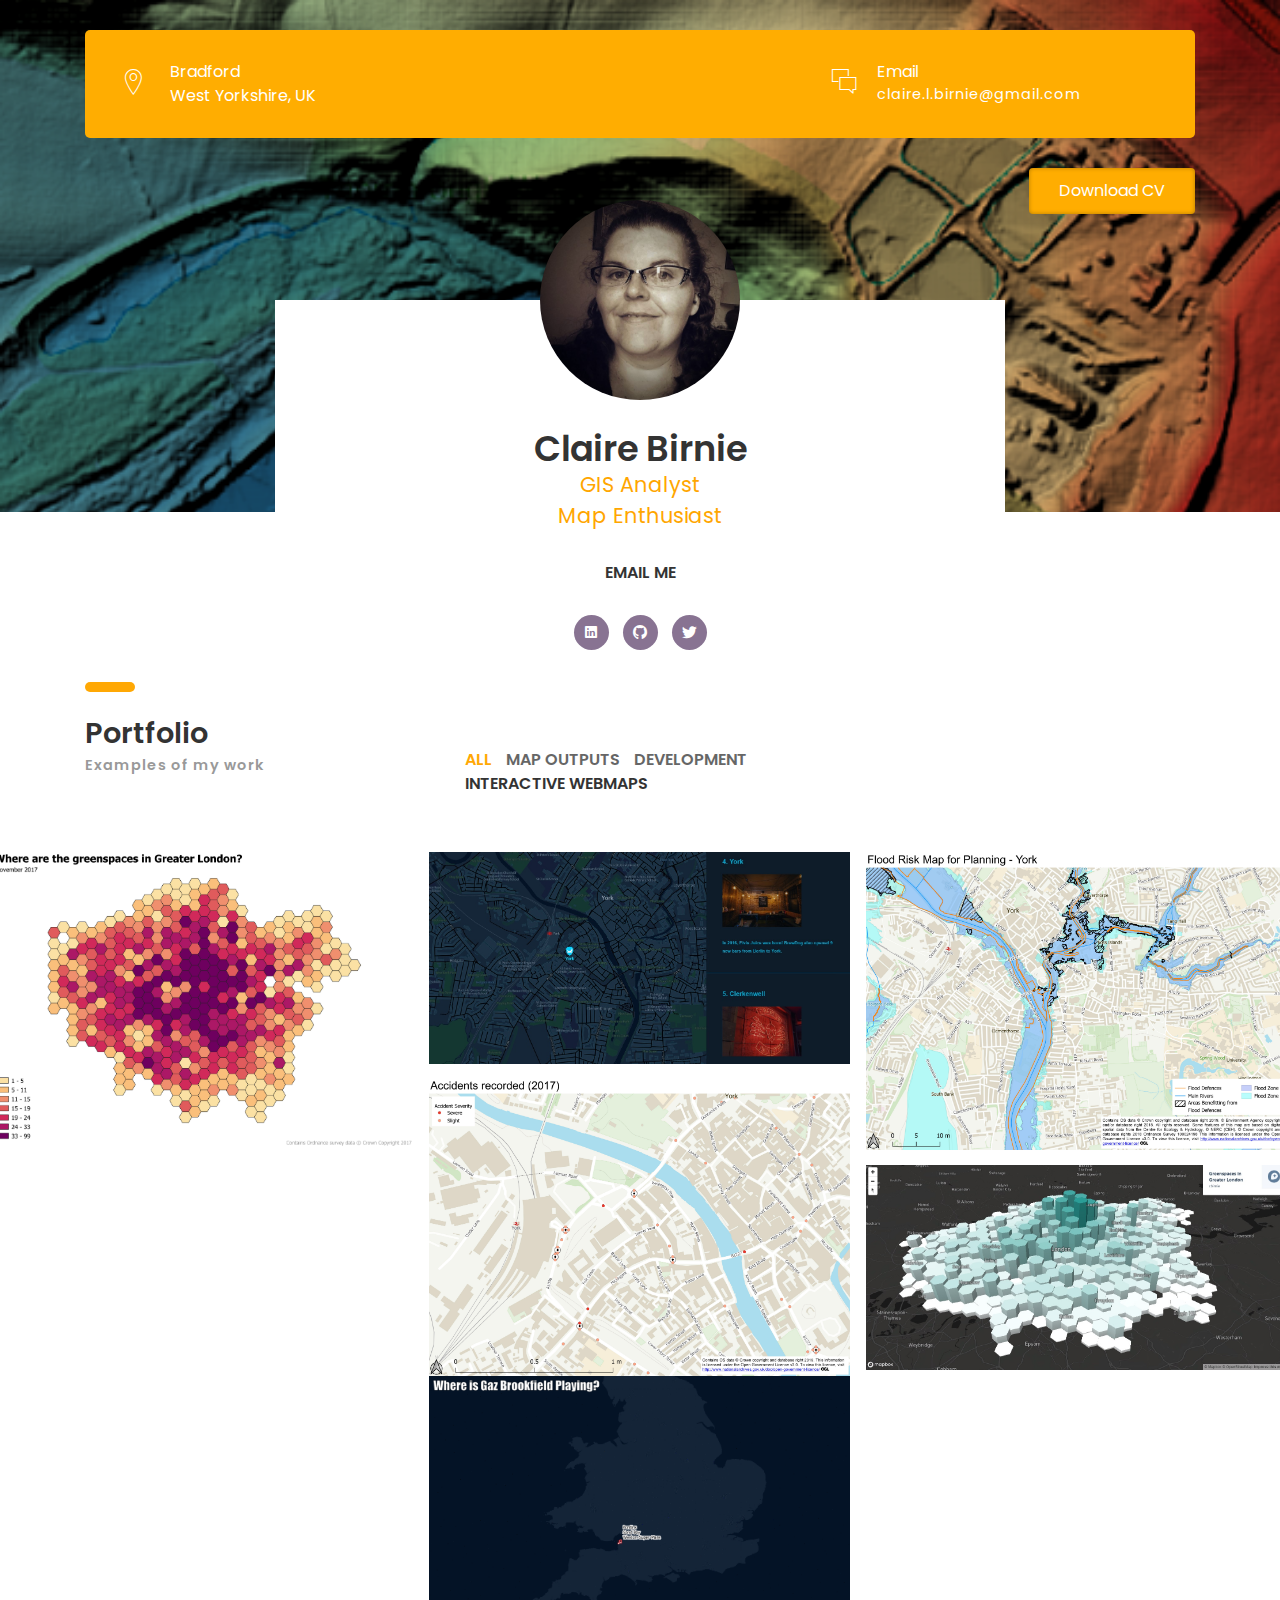
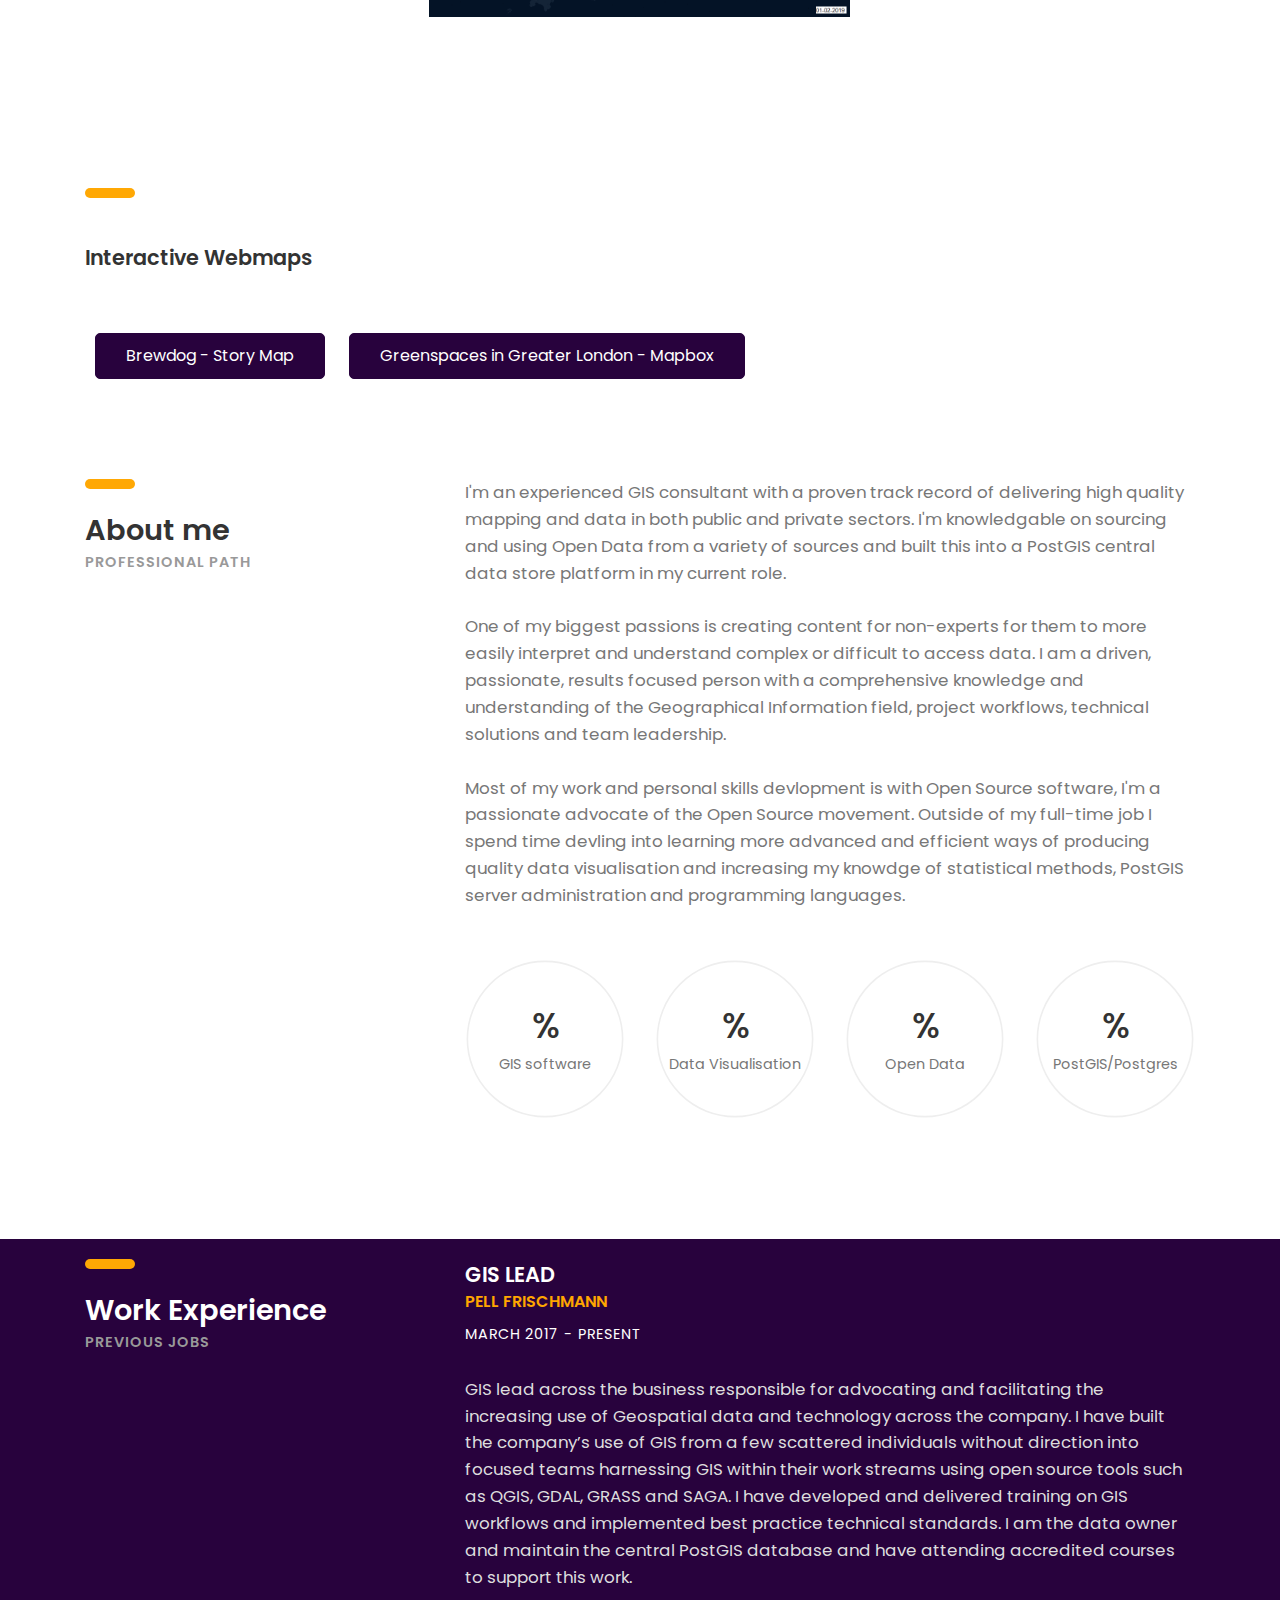
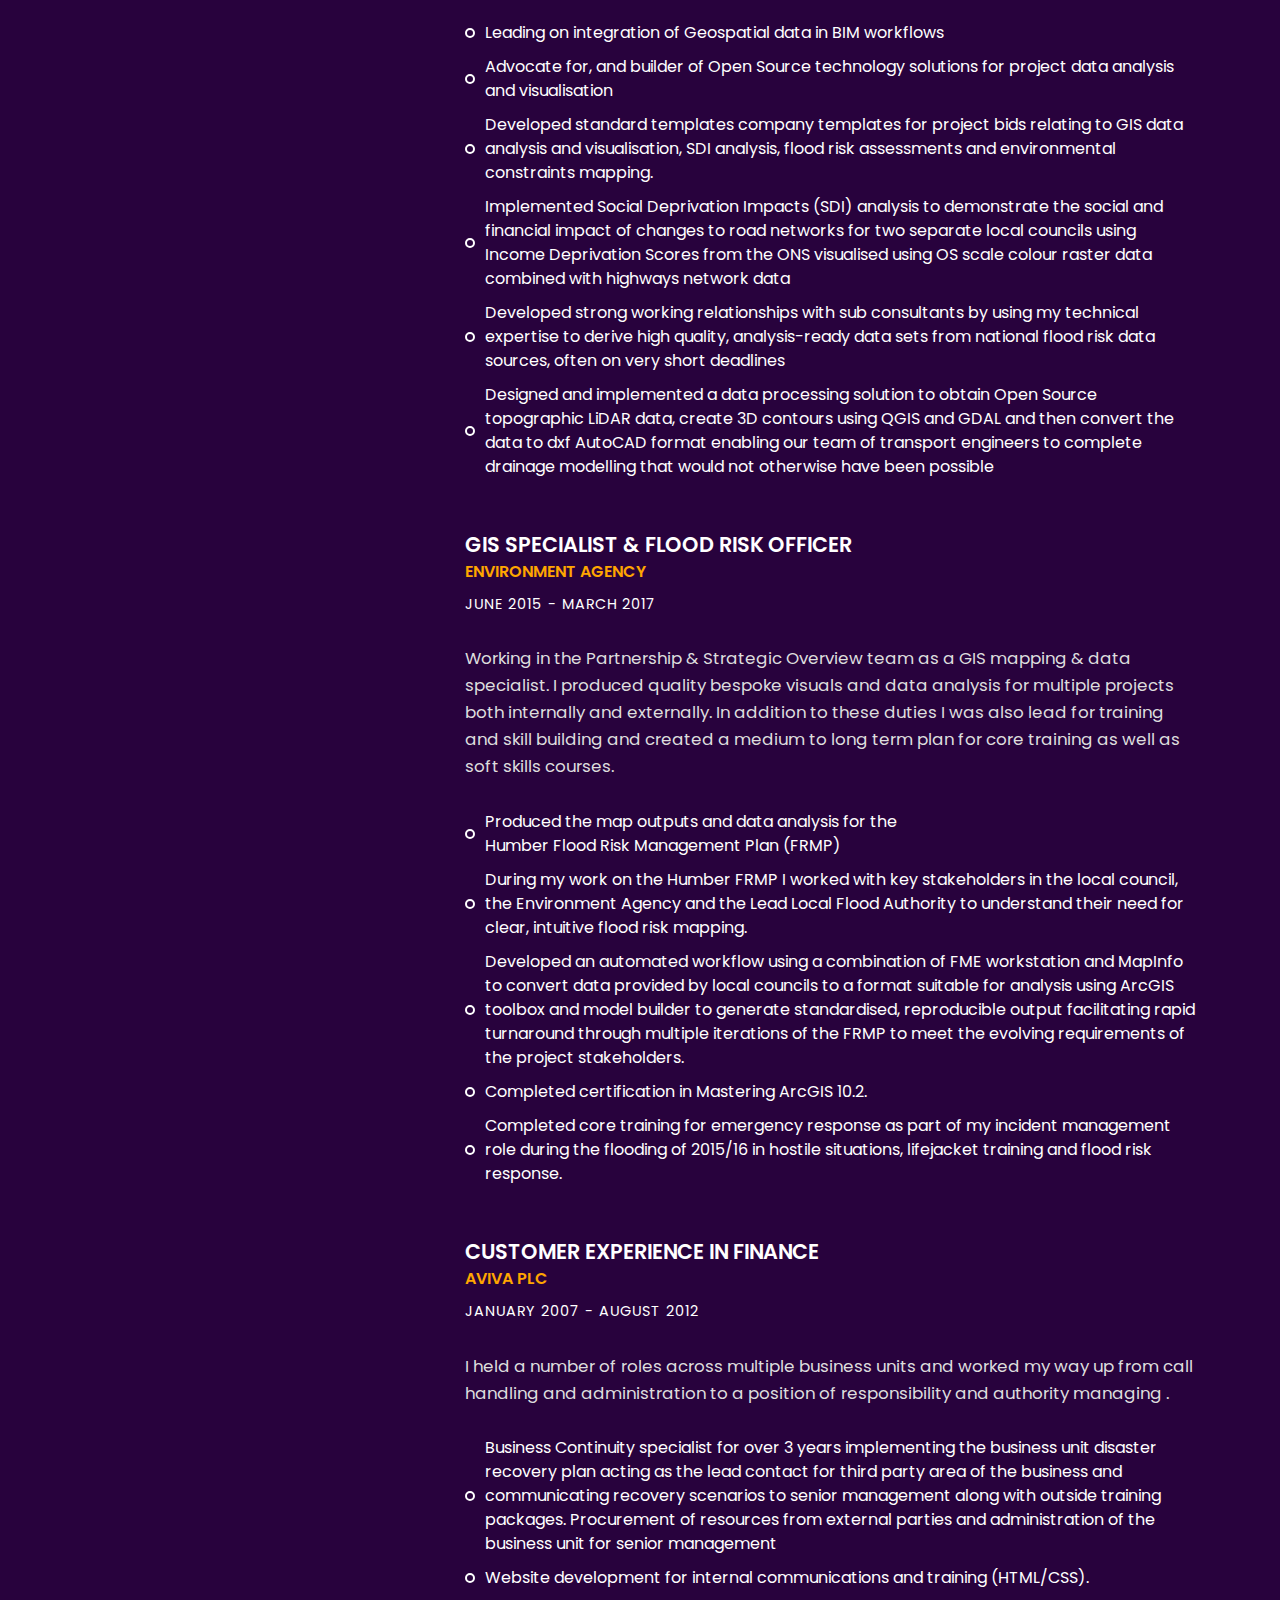
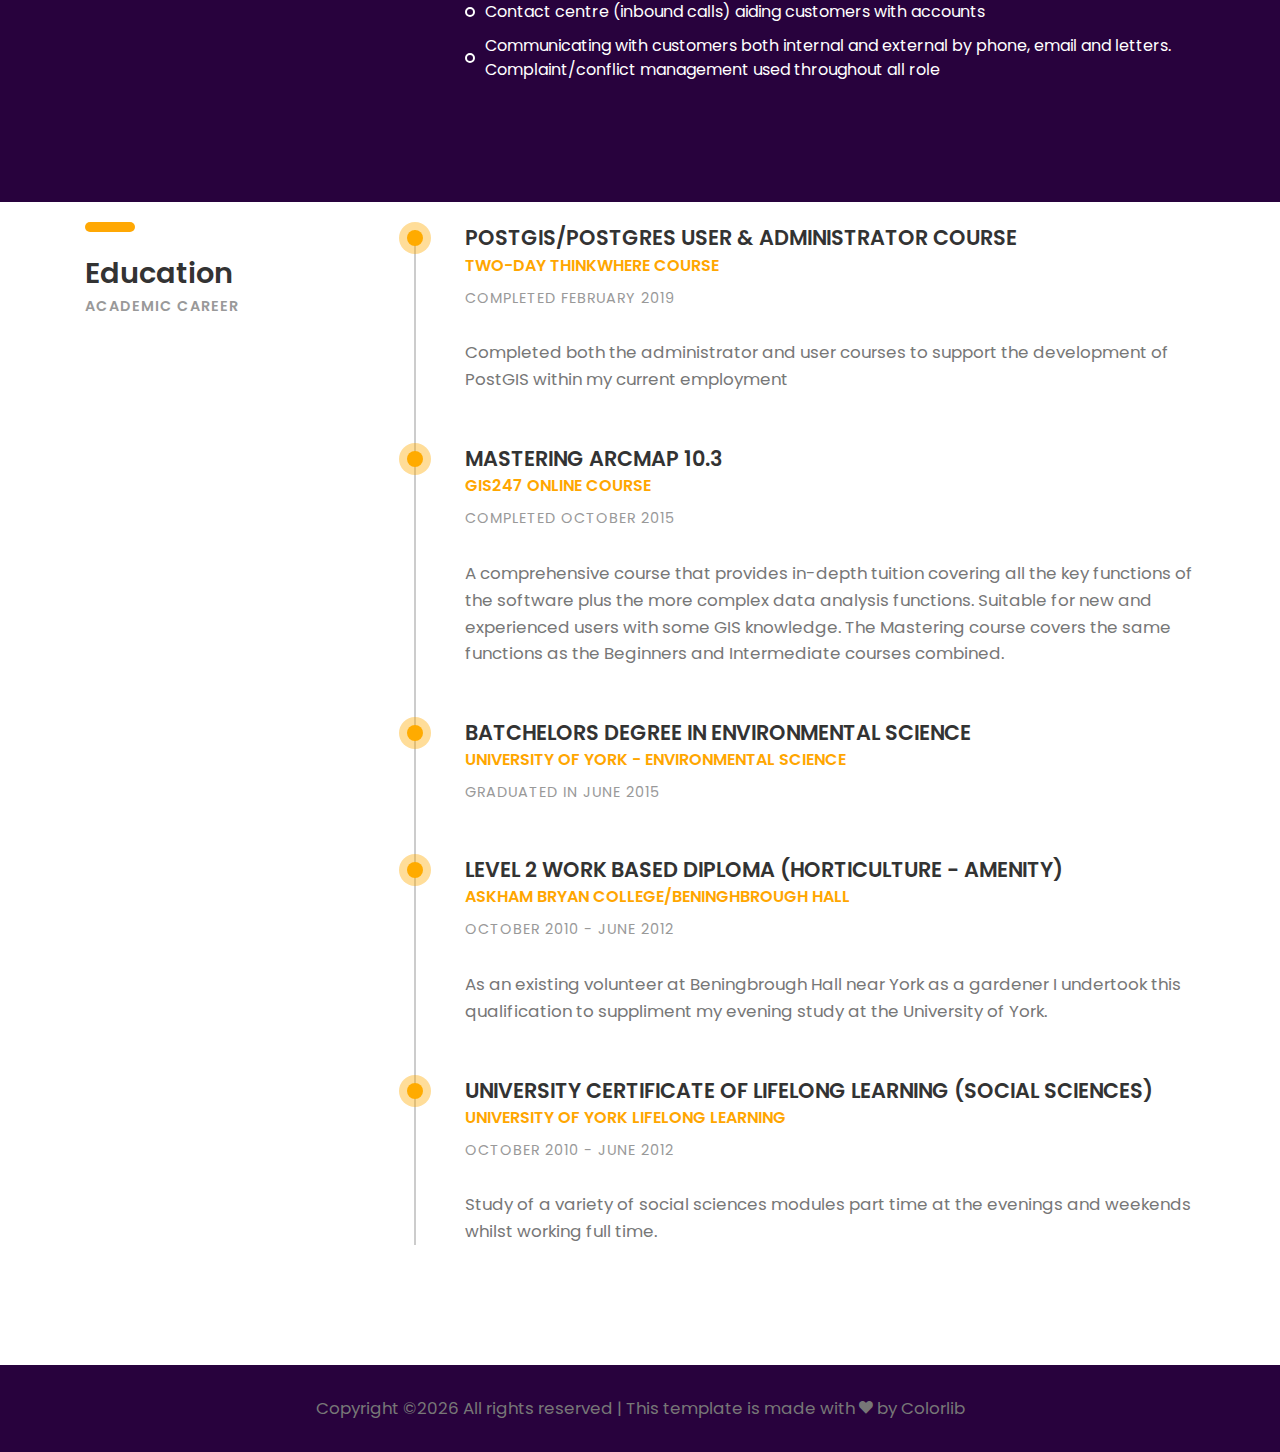
==== index.html @ 40e5a767 "Add files via upload" ====
<!DOCTYPE HTML>
<html lang="en">
<head>
	<title>Claire Birnie GIS</title>
	<meta http-equiv="X-UA-Compatible" content="IE=edge">
    <meta name="viewport" content="width=device-width, initial-scale=1">
	<meta charset="UTF-8">
	
	
	<!-- Font -->
	
	<link href="https://fonts.googleapis.com/css?family=Poppins:400,500,600,700%7CAllura" rel="stylesheet">
	
	<!-- Stylesheets -->
	
	<link href="common-css/bootstrap.css" rel="stylesheet">
	
	<link href="common-css/ionicons.css" rel="stylesheet">
	
	<link href="common-css/fluidbox.min.css" rel="stylesheet">
	
	<link href="01-cv-portfolio/css/styles.css" rel="stylesheet">
	
	<link href="01-cv-portfolio/css/responsive.css" rel="stylesheet">
	
	<link href="04-elements/css/styles.css" rel="stylesheet">
	
	<link href="04-elements/css/responsive.css" rel="stylesheet">
	
</head>
<body>
	
	<header>
		<div class="container">
			<div class="heading-wrapper">
				<div class="row">
					<div class="col-sm-6 col-md-6 col-lg-4">
						<div class="info">
							<i class="icon ion-ios-location-outline"></i>
							<div class="right-area">
								<h5>Bradford</h5>
								<h5>West Yorkshire, UK </h5>
							</div><!-- right-area -->
						</div><!-- info -->
					</div><!-- col-sm-4 -->
					
					<div class="col-sm-6 col-md-6 col-lg-4">
						<div class="info">
							<!-- <i class="icon ion-ios-telephone-outline"></i>
							<div class="right-area">
								<h5>Contact:</h5>
								<h6>07950 984779</h6>
							</div> --><!-- right-area -->
						</div><!-- info -->
					</div><!-- col-sm-4 -->
					
					<div class="col-sm-6 col-md-6 col-lg-4">
						<div class="info">
							<i class="icon ion-ios-chatboxes-outline"></i>
							<div class="right-area">
								<h5>Email</h5>
								<h6>claire.l.birnie@gmail.com</h6>
							</div><!-- right-area -->
						</div><!-- info -->
					</div><!-- col-sm-4 -->
				</div><!-- row -->
			</div><!-- heading-wrapper -->
			
			<a class="downlad-btn" href="documents\Feb2019.pdf" target=”_blank" >Download CV</a>
		</div><!-- container -->
	</header>
	
	<section class="intro-section">
		<div class="container">
			<div class="row">
				<div class="col-md-1 col-lg-2"></div>
				<div class="col-md-10 col-lg-8">
					<div class="intro">
						<div class="profile-img"><img src="images/Claire.jpg" alt=""></div>
						<h2><b>Claire Birnie</b></h2>
						<h4 class="font-yellow">GIS Analyst<br>Map Enthusiast<br></h4>
						<ul class="information margin-tb-30">
							<!-- <li><b>BORN : </b>August 25, 1987</li> -->
							<li><b><a href="mailto:claire.l.birnie@gmail.com?subject=Mail from Claire Birnie GIS">EMAIL ME</a></b></li>
							<!-- <li><b>MARITAL STATUS : </b>Married</li> -->
						</ul>
						<ul class="social-icons">
							<!-- <li><a href="#"><i class="ion-social-pinterest"></i></a></li> -->
							<li><a href="https://www.linkedin.com/in/clairelouisebirnie" target=”_blank"><i class="ion-social-linkedin"></i></a></li>
							<li><a href="https://github.com/clairebirnie" target=”_blank"><i class="ion-social-github"></i></a></li>
							<!-- <li><a href="#"><i class="ion-social-facebook"></i></a></li> -->
							<li><a href="https://twitter.com/seelenn" target=”_blank"><i class="ion-social-twitter"></i></a></li>
						</ul>
					</div><!-- intro -->
				</div><!-- col-sm-8 -->
			</div><!-- row -->
		</div><!-- container -->
	</section><!-- intro-section -->
	
	<section class="portfolio-section section">
		<div class="container">
			<div class="row">
				<div class="col-sm-4">
					<div class="heading">
						<h3><b>Portfolio</b></h3>
						<h6 class="font-lite-black"><b>Examples of my work</b></h6>
					</div>
				</div><!-- col-sm-4 -->
				<div class="col-sm-8">
					<div class="portfolioFilter clearfix margin-b-80">
						<a href="#" data-filter="*" class="current"><b>ALL</b></a>
						<a href="#" data-filter=".web-design"><b>MAP OUTPUTS</b></a>
						<a href="#" data-filter=".branding"><b>DEVELOPMENT</b></a>
					
					</div><!-- portfolioFilter -->
					<a href="#chapter4"><b>INTERACTIVE WEBMAPS</b></a>	
				</div><!-- col-sm-8 -->
			</div><!-- row -->
		</div><!-- container -->
		
		<div class="portfolioContainer">
			
			<div class="p-item web-design">
				<a href="images/Greenspace_GreaterLondon.jpg" data-fluidbox>
					<img src="images/Greenspace_GreaterLondon.jpg" alt="Greenspaces in Greater London"></a>
			</div><!-- p-item -->
			
			<div class="p-item branding graphic-design">
				<a href="images/BrewDogMapBox.jpg" data-fluidbox>
					<img src="images/BrewDogMapBox.jpg" alt="Map of York Brewdog locations"></a>
			</div><!-- p-item -->
			
			<div class="p-item web-design">
				<a href="images/FRA.jpg" data-fluidbox>
					<img src="images/FRA.jpg" alt="Flood Risk Map for Planning - York"></a>
			</div><!-- p-item -->
			
			<div class="p-item web-design">
				<a class="img" href="images/stats19.jpg" data-fluidbox>
					<img src="images/stats19.jpg" alt=""></a>
				<a class="img" href="images/ezgif.com-gaz_tour_dates.gif" data-fluidbox>
					<img src="images/ezgif.com-gaz_tour_dates.gif" alt=""></a>
			</div><!-- p-item -->
			
			<div class="p-item branding graphic-design">
				<a href="images/GreenspaceLondon.jpg" data-fluidbox>
					<img src="images/GreenspaceLondon.jpg" alt=""></a>
			</div><!-- p-item -->
			
		
			<div class="p-item web-design branding">
				<a href="images/UK_Waterlines_zoom.jpg" data-fluidbox>
					<img src="images/UK_Waterlines.jpg" alt=""></a>
			</div><!-- p-item -->


		
		</div><!-- portfolioContainer -->
		
	</section><!-- portfolio-section -->
	
	<section class="btn-section section">
		<div class="container">
		
			<div class="row">
				<div class="col-sm-12">
					<div class="heading">
					<a name="chapter4"></a>
						<h4><b>Interactive Webmaps</b></h4>
					</div>
				</div><!-- col-sm-4 -->
			</div><!-- row -->
		
			<a class="btn btn-bg-purple" href="https://clairebirnie.github.io/brewdog-map/" target="_blank">Brewdog - Story Map</a>
			<a class="btn btn-bg-purple" href="https://api.mapbox.com/styles/v1/cbirnie/cjssxrso03rad1fnvvpgqqbk7.html?fresh=true&title=true&access_token=pk.eyJ1IjoiY2Jpcm5pZSIsImEiOiJjanNzdmF3dHMxamRiNDRvMDB6OW13NnhtIn0.qFzh_sERe67wh00OWt1_UA#10.2/51.454727/-0.094118/22"target="_blank">Greenspaces in Greater London - Mapbox</a>
<!-- 			<a class="btn btn-bg-purple" href="#">Download CV</a>
			<a class="btn btn-bg-purple" href="#">Download CV</a> -->
		</div><!-- container -->
	</section><!-- btn-section -->
	
	<section class="about-section section">
		<div class="container">
			<div class="row">
				<div class="col-sm-4">
					<div class="heading">
						<h3><b>About me</b></h3>
						<h6 class="font-lite-black"><b>PROFESSIONAL PATH</b></h6>
					</div>
				</div><!-- col-sm-4 -->
				<div class="col-sm-8">
					<p class="margin-b-50">I'm an experienced GIS consultant with a proven track record of delivering 
					high quality mapping and data in both public and private sectors. I'm knowledgable on sourcing and using Open Data from a variety of sources
					and built this into a PostGIS central data store platform in my current role. <br><br>One of my biggest passions is creating content
					for non-experts for them to more easily interpret and understand complex or difficult to access data. I am a driven, passionate, results focused person 
					with a comprehensive knowledge and understanding of the Geographical Information field, project workflows,
					technical solutions and team leadership. <br><br>Most of my work and personal skills devlopment is with Open Source software, I'm a passionate advocate of the 
					Open Source movement. Outside of my full-time job I spend time devling into learning more advanced and efficient ways of 
					producing quality data visualisation and increasing my knowdge of statistical methods, PostGIS server administration and programming languages.</p>
<p></p>
					<div class="row">
						<div class="col-sm-6 col-md-6 col-lg-3">
							<div class="radial-prog-area margin-b-30">
								<div class="radial-progress" data-prog-percent=".80">
									<div></div>
									<h6 class="progress-title">GIS software</h6>
								</div>
							</div><!-- radial-prog-area-->
						</div><!-- col-sm-6-->
					
						<div class="col-sm-6 col-md-6 col-lg-3">
							<div class="radial-prog-area margin-b-30">
								<div class="radial-progress" data-prog-percent=".85">
									<div></div>
									<h6 class="progress-title">Data Visualisation</h6>
								</div>
							</div><!-- radial-prog-area-->
						</div><!-- col-sm-6-->
						
						<div class="col-sm-6 col-md-6 col-lg-3">
							<div class="radial-prog-area margin-b-30">
								<div class="radial-progress" data-prog-percent=".75">
									<div></div>
									<h6 class="progress-title">Open Data</h6>
								</div>
							</div><!-- radial-prog-area-->
						</div><!-- col-sm-6-->
						
						<div class="col-sm-6 col-md-6 col-lg-3">
							<div class="radial-prog-area margin-b-50">
								<div class="radial-progress" data-prog-percent=".35">
									<div></div>
									<h6 class="progress-title">PostGIS/Postgres</h6>
								</div>
							</div><!-- radial-prog-area-->
						</div><!-- col-sm-6-->
					
					</div><!-- row -->
				</div><!-- col-sm-8 -->
			</div><!-- row -->
		</div><!-- container -->
	</section><!-- about-section -->
	
	<section class="experience-section section">
		<div class="container">
			<div class="row">
				<div class="col-sm-4">
					<div class="heading">
						<h3><b>Work Experience</b></h3>
						<h6 class="font-lite-black"><b>PREVIOUS JOBS</b></h6>
					</div>
				</div><!-- col-sm-4 -->
				<div class="col-sm-8">
				
					<div class="experience margin-b-50">
						<h4><b>GIS LEAD</b></h4>
						<h5 class="font-yellow"><b>PELL FRISCHMANN</b></h5>
						<h6 class="margin-t-10">MARCH 2017 - PRESENT</h6>
						<p class="font-semi-white margin-tb-30">GIS lead across the business responsible for advocating 
						and facilitating the increasing use of Geospatial data and technology across the company.  
						I have built the company’s use of GIS from a few scattered individuals without direction into focused teams 
						harnessing GIS within their work streams using open source tools such as QGIS, GDAL, GRASS and SAGA. I have developed
						and delivered training on GIS workflows and implemented best practice technical standards. I am the data owner
						and maintain the central PostGIS database and have attending accredited courses to support this work.</p>
						<ul class="list margin-b-30">
							<li>Leading on integration of Geospatial data in BIM workflows</li>
							<li>Advocate for, and builder of Open Source technology solutions for project data analysis and visualisation</li>
							<li>Developed standard templates company templates for project bids relating to GIS data analysis and visualisation, SDI analysis, flood risk assessments and environmental constraints mapping.</li>
							<li>Implemented Social Deprivation Impacts (SDI) analysis to demonstrate the social and financial impact of changes to road networks for two separate local councils using Income Deprivation Scores from the ONS visualised using OS scale colour raster data combined with highways network data</li>
							<li>Developed strong working relationships with sub consultants by using my technical expertise to derive high quality, analysis-ready data sets from national flood risk data sources, often on very short deadlines</li>
							<li>Designed and implemented a data processing solution to obtain Open Source topographic LiDAR data, create 3D contours using QGIS and GDAL and then convert the data to dxf AutoCAD format enabling our team of transport engineers to complete drainage modelling that would not otherwise have been possible</li>
							
							<!--<li>XXXXX</li>
							<li>XXXXX</li>
							<li>XXXXX</li>
							<li>XXXXX</li> -->
						</ul>
					</div><!-- experience -->
					
					<div class="experience margin-b-50">
						<h4><b>GIS SPECIALIST & FLOOD RISK OFFICER</b></h4>
						<h5 class="font-yellow"><b>ENVIRONMENT AGENCY</b></h5>
						<h6 class="margin-t-10">JUNE 2015 - MARCH 2017</h6>
						<p class="font-semi-white margin-tb-30">Working in the Partnership & Strategic Overview team as a GIS mapping & data specialist. I produced quality bespoke visuals and data analysis for multiple projects both internally and externally. In addition to these duties I was also lead for training and skill building and created a medium to long term plan for core training as well as soft skills courses.</p>
						<ul class="list margin-b-30">
							<li>Produced the map outputs and data analysis for the <a href="https://www.gov.uk/government/publications/humber-river-basin-district-flood-risk-management-plan">Humber Flood Risk Management Plan (FRMP)</a></li>
							<li>During my work on the Humber FRMP I worked with key stakeholders in the local council, the Environment Agency and the Lead Local Flood Authority to understand their need for clear, intuitive flood risk mapping.</li>
							<li>Developed an automated workflow using a combination of FME workstation and MapInfo to convert data provided by local councils to a format suitable for analysis using ArcGIS toolbox and model builder to generate standardised, reproducible output facilitating rapid turnaround through multiple iterations of the FRMP to meet the evolving requirements of the project stakeholders.</li>
							<li>Completed certification in Mastering ArcGIS 10.2.</li>
							<li>Completed core training for emergency response as part of my incident management role during the flooding of 2015/16 in hostile situations, lifejacket training and flood risk response.</li>
						</ul>
					</div><!-- experience -->
					<div class="experience margin-b-50">
						<h4><b>CUSTOMER EXPERIENCE IN FINANCE</b></h4>
						<h5 class="font-yellow"><b>AVIVA PLC</b></h5>
						<h6 class="margin-t-10">JANUARY 2007 - AUGUST 2012</h6>
						<p class="font-semi-white margin-tb-30">I held a number of roles across multiple business units and worked my way up from call handling and administration to a position of responsibility and authority managing .</p>
						<ul class="list margin-b-30">
							<li>Business Continuity specialist for over 3 years implementing the business unit disaster recovery plan acting as the lead contact for third party area of the business and communicating recovery scenarios to senior management along with outside training packages. Procurement of resources from external parties and administration of the business unit for senior management</li>
							<li>Website development for internal communications and training (HTML/CSS).</li>
							<li>Contact centre (inbound calls) aiding customers with accounts</li>
							<li>Communicating with customers both internal and external by phone, email and letters. Complaint/conflict management used throughout all role</li>
						</ul>
					</div><!-- experience -->
					
				</div><!-- col-sm-8 -->
			</div><!-- row -->
		</div><!-- container -->
		
	</section><!-- experience-section -->
	
	<section class="education-section section">
		<div class="container">
			<div class="row">
				<div class="col-sm-4">
					<div class="heading">
						<h3><b>Education</b></h3>
						<h6 class="font-lite-black"><b>ACADEMIC CAREER</b></h6>
					</div>
				</div><!-- col-sm-4 -->
				<div class="col-sm-8">
					<div class="education-wrapper">
						<div class="education margin-b-50">
							<h4><b>POSTGIS/POSTGRES USER & ADMINISTRATOR COURSE</b></h4>
							<h5 class="font-yellow"><b>TWO-DAY THINKWHERE COURSE</b></h5>
							<h6 class="font-lite-black margin-t-10">COMPLETED FEBRUARY 2019</h6>
							<p class="margin-tb-30">Completed both the administrator and user courses to support the development of 
							PostGIS within my current employment</p>
						</div><!-- education -->
						<div class="education margin-b-50">
							<h4><b>MASTERING ARCMAP 10.3</b></h4>
							<h5 class="font-yellow"><b>GIS247 ONLINE COURSE</b></h5>
							<h6 class="font-lite-black margin-t-10">COMPLETED OCTOBER 2015</h6>
							<p class="margin-tb-30">A comprehensive course that provides in-depth tuition covering all the key functions of 
							the software plus the more complex data analysis functions. Suitable for new and experienced users with some GIS knowledge.
							The Mastering course covers the same functions as the Beginners and Intermediate courses combined.</p>
						</div><!-- education -->
						<div class="education margin-b-50">
							<h4><b>BATCHELORS DEGREE IN ENVIRONMENTAL SCIENCE</b></h4>
							<h5 class="font-yellow"><b>UNIVERSITY OF YORK - ENVIRONMENTAL SCIENCE</b></h5>
							<h6 class="font-lite-black margin-t-10">GRADUATED IN JUNE 2015</h6>
<!-- 							<p class="margin-tb-30">Duis non volutpat arcu, eu mollis tellus. Sed finibus aliquam neque sit amet sodales. 
							Lorem ipsum dolor sit amet, consectetur adipiscing elit. Nulla maximus pellentes que velit, 
							quis consequat nulla effi citur at. Maecenas sed massa tristique.Duis non volutpat arcu, 
							eu mollis tellus. Sed finibus aliquam neque sit amet sodales. </p> -->
						</div><!-- education -->
						<div class="education margin-b-50">
							<h4><b>LEVEL 2 WORK BASED DIPLOMA (HORTICULTURE - AMENITY)</b></h4>
							<h5 class="font-yellow"><b>ASKHAM BRYAN COLLEGE/BENINGHBROUGH HALL</b></h5>
							<h6 class="font-lite-black margin-t-10">OCTOBER 2010 - JUNE 2012</h6>
							<p class="margin-tb-30">As an existing volunteer at Beningbrough Hall near York as a gardener I undertook this qualification to suppliment my evening study at the University of York. </p>
						</div><!-- education -->						
						<div class="education margin-b-50">
							<h4><b>UNIVERSITY CERTIFICATE OF LIFELONG LEARNING (SOCIAL SCIENCES)</b></h4>
							<h5 class="font-yellow"><b>UNIVERSITY OF YORK LIFELONG LEARNING</b></h5>
							<h6 class="font-lite-black margin-t-10">OCTOBER 2010 - JUNE 2012</h6>
							<p class="margin-tb-30">Study of a variety of social sciences modules part time at the evenings and weekends whilst working full time.</p>
						</div><!-- education -->
						

						</div><!-- education -->
					</div><!-- education-wrapper -->
				</div><!-- col-sm-8 -->
			</div><!-- row -->
		</div><!-- container -->
		
	</section><!-- about-section -->
	
<!-- 	<section class="counter-section" id="counter">
		<div class="container">
			<div class="row">
			
				<div class="col-sm-6 col-md-6 col-lg-3">
					<div class="counter margin-b-30">
						<h1 class="title"><b><span class="counter-value" data-duration="400" data-count="3">0</span></b></h1>
						<h5 class="desc"><b>Coder Degrees</b></h5>
					</div><!-- counter -->
<!-- 				</div><!-- col-md-3-->
				
<!-- 				<div class="col-sm-6 col-md-6 col-lg-3">
					<div class="counter margin-b-30">
						<h1 class="title"><b><span class="counter-value" data-duration="1400" data-count="25">0</span></b></h1>
						<h5 class="desc"><b>Project Completed</b></h5>
					</div><!-- counter -->
<!-- 				</div><!-- col-md-3-->
				
<!-- 				<div class="col-sm-6 col-md-6 col-lg-3">
					<div class="counter margin-b-30">
						<h1 class="title"><b><span class="counter-value" data-duration="700" data-count="311">0</span></b></h1>
						<h5 class="desc"><b>Satisfied Clients</b></h5>
					</div><!-- counter -->
<!-- 				</div><!-- col-md-3-->
				
<!-- 				<div class="col-sm-6 col-md-6 col-lg-3">
					<div class="counter margin-b-30">
						<h1 class="title"><b><span class="counter-value" data-duration="2000" data-count="732">0</span></b></h1>
						<h5 class="desc"><b>Finished Projects</b></h5>
					</div><!-- margin-b-30 -->
<!-- 				</div><!-- col-md-3-->
				
			</div><!-- row-->
		</div><!-- container-->
    </section><!-- counter-section-->
	
	<footer>
		<p class="copyright">
			<!-- Link back to Colorlib can't be removed. Template is licensed under CC BY 3.0. -->
Copyright &copy;<script>document.write(new Date().getFullYear());</script> All rights reserved | This template is made with <i class="ion-heart" aria-hidden="true"></i> by <a href="https://colorlib.com" target="_blank">Colorlib</a>
<!-- Link back to Colorlib can't be removed. Template is licensed under CC BY 3.0. -->
		</p>


	</footer>
	
	
	<!-- SCIPTS -->
	
	<script src="common-js/jquery-3.2.1.min.js"></script>
	
	<script src="common-js/tether.min.js"></script>
	
	<script src="common-js/bootstrap.js"></script>
	
	<script src="common-js/isotope.pkgd.min.js"></script>
	
	<script src="common-js/jquery.waypoints.min.js"></script>
	
	<script src="common-js/progressbar.min.js"></script>
	
	<script src="common-js/jquery.fluidbox.min.js"></script>
	
	<script src="common-js/scripts.js"></script>
	
</body>
</html>
---- common-css/fluidbox.min.css ----
@-webkit-keyframes a{0%{-webkit-transform:translate(-50%,-50%) rotateX(0) rotateY(0);transform:translate(-50%,-50%) rotateX(0) rotateY(0)}50%{-webkit-transform:translate(-50%,-50%) rotateX(-180deg) rotateY(0);transform:translate(-50%,-50%) rotateX(-180deg) rotateY(0)}to{-webkit-transform:translate(-50%,-50%) rotateX(-180deg) rotateY(-180deg);transform:translate(-50%,-50%) rotateX(-180deg) rotateY(-180deg)}}@keyframes a{0%{-webkit-transform:translate(-50%,-50%) rotateX(0) rotateY(0);transform:translate(-50%,-50%) rotateX(0) rotateY(0)}50%{-webkit-transform:translate(-50%,-50%) rotateX(-180deg) rotateY(0);transform:translate(-50%,-50%) rotateX(-180deg) rotateY(0)}to{-webkit-transform:translate(-50%,-50%) rotateX(-180deg) rotateY(-180deg);transform:translate(-50%,-50%) rotateX(-180deg) rotateY(-180deg)}}.fluidbox{outline:none}.fluidbox__overlay{background-color:hsla(0,0%,100%,.85);cursor:pointer;cursor:zoom-out;opacity:0;pointer-events:none;position:fixed;top:-100%;left:0;bottom:-100%;right:0;-webkit-transition:all .5s ease-in-out;transition:all .5s ease-in-out}.fluidbox--opened .fluidbox__overlay{pointer-events:auto}.fluidbox__wrap{background-position:center center;background-size:cover;margin:0 auto;position:relative;-webkit-transition:all .5s ease-in-out;transition:all .5s ease-in-out}.fluidbox--closed .fluidbox__thumb,.fluidbox__thumb{-webkit-transition:opacity 0s ease-in-out 0s;transition:opacity 0s ease-in-out 0s}.fluidbox__ghost{background-size:100% 100%;background-position:center center;background-repeat:no-repeat;position:absolute;-webkit-transition:opacity 0s 0s,-webkit-transform .5s 0s;transition:opacity 0s 0s,-webkit-transform .5s 0s;transition:opacity 0s 0s,transform .5s 0s;transition:opacity 0s 0s,transform .5s 0s,-webkit-transform .5s 0s}.fluidbox--opened .fluidbox__ghost{cursor:pointer;cursor:zoom-out}.fluidbox--closed .fluidbox__ghost{-webkit-transition:opacity 0s .5s,-webkit-transform .5s 0s;transition:opacity 0s .5s,-webkit-transform .5s 0s;transition:opacity 0s .5s,transform .5s 0s;transition:opacity 0s .5s,transform .5s 0s,-webkit-transform .5s 0s}.fluidbox__loader{opacity:0;-webkit-perspective:200px;perspective:200px;pointer-events:none;position:absolute;top:0;left:0;bottom:0;right:0}.fluidbox__loader:before{background-color:hsla(0,0%,100%,.85);content:'';-webkit-transform-style:preserve-3d;transform-style:preserve-3d;position:absolute;top:50%;left:50%;width:20%;padding-bottom:20%;-webkit-transform:translate(-50%,-50%);transform:translate(-50%,-50%);-webkit-transition-property:-webkit-transform;transition-property:-webkit-transform;transition-property:transform;transition-property:transform,-webkit-transform;-webkit-transition-duration:.5s;transition-duration:.5s;-webkit-transition-delay:0s;transition-delay:0s}.fluidbox--loading .fluidbox__loader{opacity:1;-webkit-transition:opacity .5s ease-in-out .5s;transition:opacity .5s ease-in-out .5s}.fluidbox--loading .fluidbox__loader:before{-webkit-animation:a 1s 0s infinite ease-in-out forwards;animation:a 1s 0s infinite ease-in-out forwards}
/*# sourceMappingURL=fluidbox.min.css.map */
---- 01-cv-portfolio/css/styles.css ----
/*
====================================================

* 	[Master Stylesheet]
	
	Theme Name :  
	Version    :  
	Author     :  
	Author URI :  

====================================================

	TOC
	
	1. PRIMARY STYLES
	2. COMMONS FOR PAGE DESIGN
	3. HEADER
	4. INTRO SECTION
	5. PORFOLIO SECTION
	6. ABOUT SECTION
	7. EXPERIENCE SECTION
	8. EDUCATION SECTION
	9. COUNTER SECTION
	10. FOOTER

====================================================


/* ---------------------------------
1. PRIMARY STYLES
--------------------------------- */

html{ font-size: 100%; height: 100%; overflow-x: hidden; margin: 0px;  padding: 0px; touch-action: manipulation; }


body{ font-size: 16px; font-family: 'Poppins', serif; width: 100%; height: 100%; margin: 0; font-weight: 400;
	-webkit-font-smoothing: antialiased; -moz-osx-font-smoothing: grayscale; word-wrap: break-word; 
	color: #333; }

h1, h2, h3, h4, h5, h6, p, a, ul, span, li, img, inpot, button{ margin: 0; padding: 0; }

h1,h2,h3,h4,h5,h6{ line-height: 1.5; font-weight: inherit; }

h1,h2,h3{ font-family: 'Poppins', cursive; }

p{ line-height: 1.6; font-size: 1.05em; font-weight: 400; color: #777; }

h1{ font-size: 4em; line-height: 1; }
h2{ font-size: 2.2em; line-height: 1.1; }
h3{ font-size: 1.8em; }
h4{ font-size: 1.3em; }
h5{ font-size: 1em; }
h6{ font-size: .9em; letter-spacing: 1px; }

a, button{ display: inline-block; text-decoration: none; color: inherit; line-height: 1; 
	-webkit-transition: all .25s ease-in-out; transition: all .25s ease-in-out; }

a:focus, a:active, a:hover,
button:focus, button:active, button:hover,
a b.light-color:hover{ text-decoration: none; color: #FFA804; }

b{ font-weight: 600; }

img{ width: 100%; }

li{ list-style: none; display: inline-block; }

span{ display: inline-block; }

button{ outline: 0; border: 0; background: none; cursor: pointer; }

.icon{ font-size: 1.1em; display: inline-block; line-height: inherit; }

[class^="icon-"]:before, [class*=" icon-"]:before{ line-height: inherit; }

b.max-bold{ font-weight: 700; }



/* ---------------------------------
2. COMMONS FOR PAGE DESIGN
--------------------------------- */

.section{ padding: 100px 0 50px; }

.section .heading{ margin-bottom: 60px; }

.section .heading:before{ content:''; height: 10px; width: 50px; border-radius: 5px;
	margin-bottom: 20px; display: block; background: #FFA804; }
	
.margin-t-10{ margin-top: 10px; }

.margin-b-30{ margin-bottom: 30px; }
.margin-b-50{ margin-bottom: 50px; }

.margin-tb-30{ margin-top: 30px; margin-bottom: 30px; }

.font-yellow{ color: #FFA600; }

.font-semi-white{ color: #ddd; }

.font-lite-black{ color: #999; }


/* ---------------------------------
3. HEADER
--------------------------------- */

header{ position: absolute; top: 30px; left: 0; right: 0; z-index: 100; }

header .heading-wrapper{ border-radius: 5px; padding: 30px 40px 20px; background: #FFAD01; color: #fff; }

header .info{ margin-bottom: 10px; }

header .info .icon{ float: left; font-size: 30px; }

header .info .right-area{ margin-left: 45px; }

header .downlad-btn{ padding: 15px 30px; border-radius: 4px; float: right; margin-top: 30px;
	box-shadow: inset 0 0px 4px rgba(0,0,0,.3); background: #FFAD01; color: #fff; 
	-webkit-transition: all .2s ease; transition: all .2s ease; }

header .downlad-btn:hover{ -webkit-transform: translateY(-4px); transform: translateY(-4px); }


/* ---------------------------------
4. INTRO SECTION
--------------------------------- */

.intro-section{ padding-top: 200px; position: relative; background-size: cover; 
	z-index: 1;background-image: url(../../images/background.png); }

.intro-section:before{ content:''; z-index: -1; position: absolute; top: 0; bottom: 0; left: 0; 
	right: 0; background: rgba(0,0,0, .2); }
	
.intro-section:after{ content: ''; position: absolute; bottom: 0; left: 0; right: 0;
	height: 150px; z-index: -1; background: #fff; }

.intro{ padding: 0 20px; margin-top: 100px; text-align: center; background: #fff; }

.intro .profile-img{ height: 200px; width: 200px; border-radius: 100px; margin: 0 auto; 
	overflow: hidden; position: relative; top: -100px; margin-bottom: -70px;  }

.intro .information > li{ display: block; margin: 5px 0; }

.intro .social-icons > li > a{ height: 35px; line-height: 35px; width: 35px; border-radius: 20px; 
	overflow: hidden; z-index: 1; position: relative; margin: 0 5px 5px; background: #887392; color: #fff; }

.intro .social-icons > li > a:after{ content: ''; position: absolute; bottom: 0; left: 0; right: 0;
	top: 0; z-index: -1; border-radius: 20px; background: #FFA804; 
	-webkit-transition: all .2s ease; transition: all .2s ease;
	-webkit-transform: scale(0); transform: scale(0); }

.intro .social-icons > li > a:hover:after{ -webkit-transform: scale(1); transform: scale(1); }


/* ---------------------------------
5. PORFOLIO SECTION
--------------------------------- */

.portfolio-section{ padding-bottom: 0; }

.portfolio-section .portfolioFilter{ margin-top: 60px; color: #666; }

.portfolio-section .portfolioFilter a{ margin: 10px 10px 0 0; }

.portfolio-section .portfolioFilter a.current{  color: #FFA804; }

.portfolio-section .portfolioContainer{ margin-left: -15px; margin-right: -15px; }

.portfolio-section .p-item{ width: 33.333%; padding: 0 7.5px 0px; margin-top: 15px; }

.portfolio-section .p-item a{ display: inline; }

.portfolio-section .p-item.p-item-2 .img:first-child{ float: left; width: 50%; padding-right: 7.5px; }

.portfolio-section .p-item.p-item-2 .img:last-child{ float: right; width: 50%; padding-left: 7.5px; }


/* ---------------------------------
6. ABOUT SECTION
--------------------------------- */

.radial-progress{ position: relative; max-width: 200px; margin: 0 auto; }

.radial-progress .progressbar-text{ font-size: 2.2em; font-weight: 500; 
	padding-bottom: 25px!important; color: #333!important; }

.radial-progress .progressbar-text:after{ content:'%'; }

.radial-progress .progress-title{ position: absolute; top: 50%; left: 50%; width: 100%;
	letter-spacing: 0; text-align: center; transform: translate(-50%, 15px); color: #777; }

	

/* ---------------------------------
7. EXPERIENCE SECTION
--------------------------------- */

.experience-section{ background: #28023D; color: #fff; }

.experience .list > li{ display: block; position: relative; margin-bottom: 10px; padding-left: 20px; }

.experience .list > li:before{ content: ''; position: absolute; top: 50%; left: 0; height: 10px; 
	width: 10px; margin-top: -5px; display: block; border-radius: 10px; border: 2px solid #fff; }

	
/* ---------------------------------
8. EDUCATION SECTION
--------------------------------- */

.education-wrapper{ position: relative; }

.education-wrapper:after{ content:''; position: absolute; top: 8px; bottom: 0; left: -51px;
	width: 2px; background: #ccc; }

.education-wrapper .education{ position: relative; }

.education-wrapper .education:after{ content:''; position: absolute; top: 8px; left: -58px; width: 16px; 
	height: 16px; border-radius: 10px; z-index: 1;
	box-shadow: 0 0 0 8px rgba(255,171,0, .4); background: #FFAB00; }
	
	
/* ---------------------------------
9. COUNTER SECTION
--------------------------------- */

.counter-section{ position: relative; padding: 100px 0 70px; background-size: cover; z-index: 1; 
	background-image: url(../../images/slider-2-1920x600.jpg); color: #fff; }

.counter-section:after{ content:''; z-index: -1; position: absolute; top: 0; bottom: 0; left: 0; 
	right: 0; background: rgba(0,0,0, .2); }

.counter{ position: relative; }
	
.counter .title{ text-align: right; margin-right: 130px; }

.counter .desc{ position: absolute; bottom: 4px; right: 0px; width: 110px; }


/* RADIAL PREOGRESS SECTION */


.radial-progress{ position: relative; max-width: 200px; margin: 0 auto; }

.radial-progress .progressbar-text{ font-size: 2.2em; font-weight: 500; 
	padding-bottom: 25px!important; color: #333!important; }

.radial-progress .progressbar-text:after{ content:'%'; }

.radial-progress .progress-title{ position: absolute; top: 50%; left: 50%; width: 100%;
	letter-spacing: 0; text-align: center; transform: translate(-50%, 15px); color: #777; }

	
	
/* ---------------------------------
10. FOOTER
--------------------------------- */

.copyright{ text-align: center; padding: 30px 0; background: #28023D; }
---- 01-cv-portfolio/css/responsive.css ----
/* Screens Resolution : 992px
-------------------------------------------------------------------------- */
@media only screen and (max-width: 1200px) {
	/* ---------------------------------
	9. COUNTER SECTION
	--------------------------------- */

	.counter-section{ text-align: center; padding: 50px 0 20px; }

	.counter{ display: inline-block; }
	
	.counter .desc{ text-align: left; }
}

/* Screens Resolution : 992px
-------------------------------------------------------------------------- */
@media only screen and (max-width: 992px) {
	
	/* ---------------------------------
	4. INTRO SECTION
	--------------------------------- */

	.intro-section{ padding-top: 250px; }
	
}

/* Screens Resolution : 767px
-------------------------------------------------------------------------- */
@media only screen and (max-width: 767px) {
	
	/* ---------------------------------
	1. PRIMARY STYLES
	--------------------------------- */

	p{ line-height: 1.4; }

	h1{ font-size: 3em; }
	h2{ font-size: 2em; }
	h3{ font-size: 1.8em; }


	
	/* ---------------------------------
	2. COMMONS FOR PAGE DESIGN
	--------------------------------- */

	.section{ padding: 50px 0 0px; }

	.section .heading{ margin-bottom: 30px; }

	
	/* ---------------------------------
	4. INTRO SECTION
	--------------------------------- */

	.intro-section{ padding-top: 350px; }


	/* ---------------------------------
	5. PORFOLIO SECTION
	--------------------------------- */

	.portfolio-section{ padding-bottom: 0; }
	
	.portfolio-section .portfolioFilter{ margin: 0px 0 10px; }
	
	.portfolio-section .portfolioContainer{ margin-left: 0; margin-right: 0; }

	.portfolio-section .p-item{ width: 50%; padding: 0 15px 0px; }

	.portfolio-section .p-item{ max-width: 400px; }

	
	/* ---------------------------------
	8. EDUCATION SECTION
	--------------------------------- */
	
	.education-wrapper:after,
	.education-wrapper .education:after{ display: none; }

}

/* Screens Resolution : 575px
-------------------------------------------------------------------------- */
@media only screen and (max-width: 575px) {
	
	/* ---------------------------------
	1. PRIMARY STYLES
	--------------------------------- */

	body{ font-size: 14px;  }
	

	/* ---------------------------------
	5. PORFOLIO SECTION
	--------------------------------- */
	
	.portfolio-section .p-item{ width: 100%; }
	
}

/* Screens Resolution : 479px
-------------------------------------------------------------------------- */
@media only screen and (max-width: 479px) {


}

/* Screens Resolution : 359px
-------------------------------------------------------------------------- */
@media only screen and (max-width: 359px) {
	
	/* ---------------------------------
	3. HEADER
	--------------------------------- */

	header .heading-wrapper{  padding: 30px 20px 20px; }

	header .info .icon{ font-size: 25px; }

	header .info .right-area{ margin-left: 35px; }

}

/* Screens Resolution : 290px
-------------------------------------------------------------------------- */
@media only screen and (max-width: 290px) {

	
}

/* Screens Resolution : 290px
-------------------------------------------------------------------------- */
@media only screen and (max-width: 260px) {
	
	/* ---------------------------------
	3. HEADER
	--------------------------------- */

	header .heading-wrapper{  padding: 10px 15px 0px; }

	header .info .icon{ font-size: 15px; }

	header .info .right-area{ margin-left: 20px; }
	
	/* ---------------------------------
	4. INTRO SECTION
	--------------------------------- */

	.intro .profile-img{ width: 80%; height: auto; top: 0; margin-bottom: 10px; }
	
	.intro{ padding: 20px 10px 0; margin-right: -15px; margin-left: -15px; }
	
}
---- 04-elements/css/styles.css ----
/*
====================================================

* 	[Master Stylesheet]
	
	Theme Name :  
	Version    :  
	Author     :  
	Author URI :  

====================================================

	TOC
	
	1. PRIMARY STYLES
	2. COMMONS FOR PAGE DESIGN
	3. HEADER
	4. INTRO SECTION
	5. BTN SECTION
	6. PROGRESSBAR & ACCORDIANS
		LINE PROGRESSBAR
		ACCORDIANS 
	7. LOADERS SECTION
	8. PROGRESSIONS SECTION
	9. ICONBOXES SECTION
	10. FOOTER

====================================================


/* ---------------------------------
1. PRIMARY STYLES
--------------------------------- */

html{ font-size: 100%; height: 100%; overflow-x: hidden; margin: 0px;  padding: 0px; touch-action: manipulation; }


body{ font-size: 16px; font-family: 'Poppins', serif; width: 100%; height: 100%; margin: 0; font-weight: 400;
	-webkit-font-smoothing: antialiased; -moz-osx-font-smoothing: grayscale; word-wrap: break-word; 
	color: #333; }

h1, h2, h3, h4, h5, h6, p, a, ul, span, li, img, inpot, button{ margin: 0; padding: 0; }

h1,h2,h3,h4,h5,h6{ line-height: 1.5; font-weight: inherit; }

h1,h2,h3{ font-family: 'Poppins', cursive; }

p{ line-height: 1.6; font-size: 1.05em; font-weight: 400; color: #777; }

h1{ font-size: 4em; line-height: 1; }
h2{ font-size: 2.2em; line-height: 1.1; }
h3{ font-size: 1.8em; }
h4{ font-size: 1.3em; }
h5{ font-size: 1em; }
h6{ font-size: .9em; letter-spacing: 1px; }

a, button{ display: inline-block; text-decoration: none; color: inherit; line-height: 1; 
	-webkit-transition: all .25s ease-in-out; transition: all .25s ease-in-out; }

a:focus, a:active, a:hover,
button:focus, button:active, button:hover,
a b.light-color:hover{ text-decoration: none; color: #FFA804; }

b{ font-weight: 600; }

img{ width: 100%; }

li{ list-style: none; display: inline-block; }

span{ display: inline-block; }

button{ outline: 0; border: 0; background: none; cursor: pointer; }

.icon{ font-size: 1.1em; display: inline-block; line-height: inherit; }

[class^="icon-"]:before, [class*=" icon-"]:before{ line-height: inherit; }

b.max-bold{ font-weight: 700; }



/* ---------------------------------
2. COMMONS FOR PAGE DESIGN
--------------------------------- */

.section{ padding: 20px 0 70px; }

.section .heading{ margin-bottom: 60px; }

.section .heading:before{ content:''; height: 10px; width: 50px; border-radius: 5px;
	margin-bottom: 20px; display: block; background: #FFA804; }
	
.margin-t-10{ margin-top: 10px; }

.margin-b-30{ margin-bottom: 30px; }
.margin-b-50{ margin-bottom: 50px; }

.margin-tb-20{ margin-top: 20px; margin-bottom: 20px; }
.margin-tb-30{ margin-top: 30px; margin-bottom: 30px; }

.font-yellow{ color: #FFA600; }

.font-semi-white{ color: #ddd; }

.font-lite-black{ color: #999; }


/* ---------------------------------
3. HEADER
--------------------------------- */

header{ position: absolute; top: 30px; left: 0; right: 0; z-index: 100; }

header .heading-wrapper{ border-radius: 5px; padding: 30px 40px 20px; background: #FFAD01; color: #fff; }

header .info{ margin-bottom: 10px; }

header .info .icon{ float: left; font-size: 30px; }

header .info .right-area{ margin-left: 45px; }

header .downlad-btn{ padding: 15px 30px; border-radius: 4px; float: right; margin-top: 30px;
	box-shadow: inset 0 0px 4px rgba(0,0,0,.3); background: #FFAD01; color: #fff; 
	-webkit-transition: all .2s ease; transition: all .2s ease; }

header .downlad-btn:hover{ -webkit-transform: translateY(-4px); transform: translateY(-4px); }


/* ---------------------------------
4. INTRO SECTION
--------------------------------- */

.intro-section{ padding-top: 200px; position: relative; background-size: cover; 
	z-index: 1;background-image: url(../../images/background.png); }

.intro-section:before{ content:''; z-index: -1; position: absolute; top: 0; bottom: 0; left: 0; 
	right: 0; background: rgba(0,0,0, .2); }
	
.intro-section:after{ content: ''; position: absolute; bottom: 0; left: 0; right: 0;
	height: 150px; z-index: -1; background: #fff; }

.intro{ padding: 0 20px; margin-top: 100px; text-align: center; background: #fff; }

.intro .profile-img{ height: 200px; width: 200px; border-radius: 100px; margin: 0 auto; 
	overflow: hidden; position: relative; top: -100px; margin-bottom: -70px;  }

.intro .information > li{ display: block; margin: 5px 0; }

.intro .social-icons > li > a{ height: 35px; line-height: 35px; width: 35px; border-radius: 20px; 
	overflow: hidden; z-index: 1; position: relative; margin: 0 5px 5px; background: #887392; color: #fff; }

.intro .social-icons > li > a:after{ content: ''; position: absolute; bottom: 0; left: 0; right: 0;
	top: 0; z-index: -1; border-radius: 20px; background: #FFA804; 
	-webkit-transition: all .2s ease; transition: all .2s ease;
	-webkit-transform: scale(0); transform: scale(0); }

.intro .social-icons > li > a:hover:after{ -webkit-transform: scale(1); transform: scale(1); }


/* ---------------------------------
5. BTN SECTION
--------------------------------- */

.btn-section{ padding-top: 100px; }

.btn{ margin: 0 10px 10px; padding: 12px 30px; border-radius: 5px; }

.btn-bg-yellow{ border: 1px solid #FFAD01; background: #FFAD01; color: #fff; }

.btn-bg-purple{ border: 1px solid #28023D; background: #28023D; color: #fff; }

.btn-border-purple{ border: 1px solid #28023D; color: #222; }

.btn-color-yellow{ border: 1px solid #28023D; background: #28023D; color: #FFAD01; }


.btn-bg-yellow:hover{ background: none; color: #111; }

.btn-bg-purple:hover{ background: none; color: #111; }

.btn-border-purple:hover{ background: #28023D; color: #fff; }

.btn-color-yellow:hover{ background: none; color: #111; }



/* ---------------------------------
6. PROGRESSBAR & ACCORDIANS
--------------------------------- */

/* LINE PROGRESSBAR */
	
.line-progress{ position: relative; padding-bottom: 25px; }

.line-progress .progressbar-text{ position: absolute; bottom: 0; right: 0; font-size: 1.1em; 
	font-weight: 500; color: #777!important; }

.line-progress .progress-title{ position: absolute; bottom: 0; left: 0; color: #777; }


/* ACCORDIANS */

.panel-area .panel-title{ padding: 10px 20px; cursor: pointer; position: relative; color: #fff;
	border-radius: 3px; background: #FFAD01; color: #fff; }

.panel-area .panel-desc{ max-height: 0; overflow: hidden; opacity: 0;
	-webkit-transition: all .05s, opacity .25s .1s, -webkit-transform .1s; 
	transition: all .05s, opacity .25s .1s, transform .1s; 
	-webkit-transform: scaleY(0); transform: scaleY(0); 
	-webkit-transform-origin: top; transform-origin: top; }

.panel-area .panel-title .icon{ float: right; font-size: .7em; margin-top: 5px; }

.panel-area .panel-title.active{ background: #28023D; }

.panel-area .panel-title.active + .panel-desc{ opacity: 1; padding: 20px 20px 0; max-height: 300px; 
	-webkit-transform: scaleY(1); transform: scaleY(1); }

.panel-area .panel-title .icon.plus,
.panel-area .panel-title.active .icon.minus{ display: block; }

.panel-area .panel-title .icon.minus,
.panel-area .panel-title.active .icon.plus{ display: none; }


/* ---------------------------------
7. LOADERS SECTION
--------------------------------- */

.radial-progress{ position: relative; max-width: 180px; margin: 0 auto; }

.radial-progress .progressbar-text{ font-size: 2.2em; font-weight: 500; 
	padding-bottom: 25px!important; color: #333!important; }

.radial-progress .progressbar-text:after{ content:'%'; }

.radial-progress .progress-title{ position: absolute; top: 50%; left: 50%; width: 100%;
	letter-spacing: 0; text-align: center; color: #777; 
	-webkit-transform: translate(-50%, 15px); transform: translate(-50%, 15px); }

	
/* ---------------------------------
8. PROGRESSIONS SECTION
--------------------------------- */


.counter{ position: relative; }
	
.counter .title{ text-align: right; margin-right: 130px; color: #FDAC05; }

.counter .desc{ position: absolute; bottom: 4px; right: 0px; width: 110px; }


/* ---------------------------------
9. ICONBOXES SECTION
--------------------------------- */


.line-icon{ display: block; height: 60px; width: 60px; background-size: cover; }

.icon-rocket{ background-image: url(../../images/logos.png); background-position: 0px 0; }
.icon-cut{ background-image: url(../../images/logos.png); background-position: 120px 0; }
.icon-star{ background-image: url(../../images/logos.png); background-position: 60px 0; }


/* ---------------------------------
10. FOOTER
--------------------------------- */

.copyright{ text-align: center; padding: 30px 0; background: #28023D; }
---- 04-elements/css/responsive.css ----
/* Screens Resolution : 992px
-------------------------------------------------------------------------- */
@media only screen and (max-width: 1200px) {
	/* ---------------------------------
	9. COUNTER SECTION
	--------------------------------- */

	.counter-section{ text-align: center; padding: 50px 0 20px; }

	.counter{ display: inline-block; }
	
	.counter .desc{ text-align: left; }
}

/* Screens Resolution : 992px
-------------------------------------------------------------------------- */
@media only screen and (max-width: 992px) {
	
	/* ---------------------------------
	4. INTRO SECTION
	--------------------------------- */

	.intro-section{ padding-top: 250px; }
	
}

/* Screens Resolution : 767px
-------------------------------------------------------------------------- */
@media only screen and (max-width: 767px) {
	
	/* ---------------------------------
	1. PRIMARY STYLES
	--------------------------------- */

	p{ line-height: 1.4; }

	h1{ font-size: 3em; }
	h2{ font-size: 2em; }
	h3{ font-size: 1.8em; }


	
	/* ---------------------------------
	2. COMMONS FOR PAGE DESIGN
	--------------------------------- */

	.section{ padding: 50px 0 0px; }

	.section .heading{ margin-bottom: 30px; }

	
	/* ---------------------------------
	4. INTRO SECTION
	--------------------------------- */

	.intro-section{ padding-top: 350px; }


	/* ---------------------------------
	5. PORFOLIO SECTION
	--------------------------------- */

	.portfolio-section{ padding-bottom: 0; }
	
	.portfolio-section .portfolioFilter{ margin: 0px 0 10px; }
	
	.portfolio-section .portfolioContainer{ margin-left: 0; margin-right: 0; }

	.portfolio-section .p-item{ width: 50%; padding: 0 15px 0px; }

	.portfolio-section .p-item{ max-width: 400px; }

	
	/* ---------------------------------
	8. EDUCATION SECTION
	--------------------------------- */
	
	.education-wrapper:after,
	.education-wrapper .education:after{ display: none; }

}

/* Screens Resolution : 575px
-------------------------------------------------------------------------- */
@media only screen and (max-width: 575px) {
	
	/* ---------------------------------
	1. PRIMARY STYLES
	--------------------------------- */

	body{ font-size: 14px;  }
	

	/* ---------------------------------
	5. PORFOLIO SECTION
	--------------------------------- */
	
	.portfolio-section .p-item{ width: 100%; }
	
}

/* Screens Resolution : 479px
-------------------------------------------------------------------------- */
@media only screen and (max-width: 479px) {


}

/* Screens Resolution : 359px
-------------------------------------------------------------------------- */
@media only screen and (max-width: 359px) {
	
	/* ---------------------------------
	3. HEADER
	--------------------------------- */

	header .heading-wrapper{  padding: 30px 20px 20px; }

	header .info .icon{ font-size: 25px; }

	header .info .right-area{ margin-left: 35px; }

}

/* Screens Resolution : 290px
-------------------------------------------------------------------------- */
@media only screen and (max-width: 290px) {

	
}

/* Screens Resolution : 290px
-------------------------------------------------------------------------- */
@media only screen and (max-width: 260px) {
	
	/* ---------------------------------
	3. HEADER
	--------------------------------- */

	header .heading-wrapper{  padding: 10px 15px 0px; }

	header .info .icon{ font-size: 15px; }

	header .info .right-area{ margin-left: 20px; }
	
	/* ---------------------------------
	4. INTRO SECTION
	--------------------------------- */

	.intro .profile-img{ width: 80%; height: auto; top: 0; margin-bottom: 10px; }
	
	.intro{ padding: 20px 10px 0; margin-right: -15px; margin-left: -15px; }
	
}
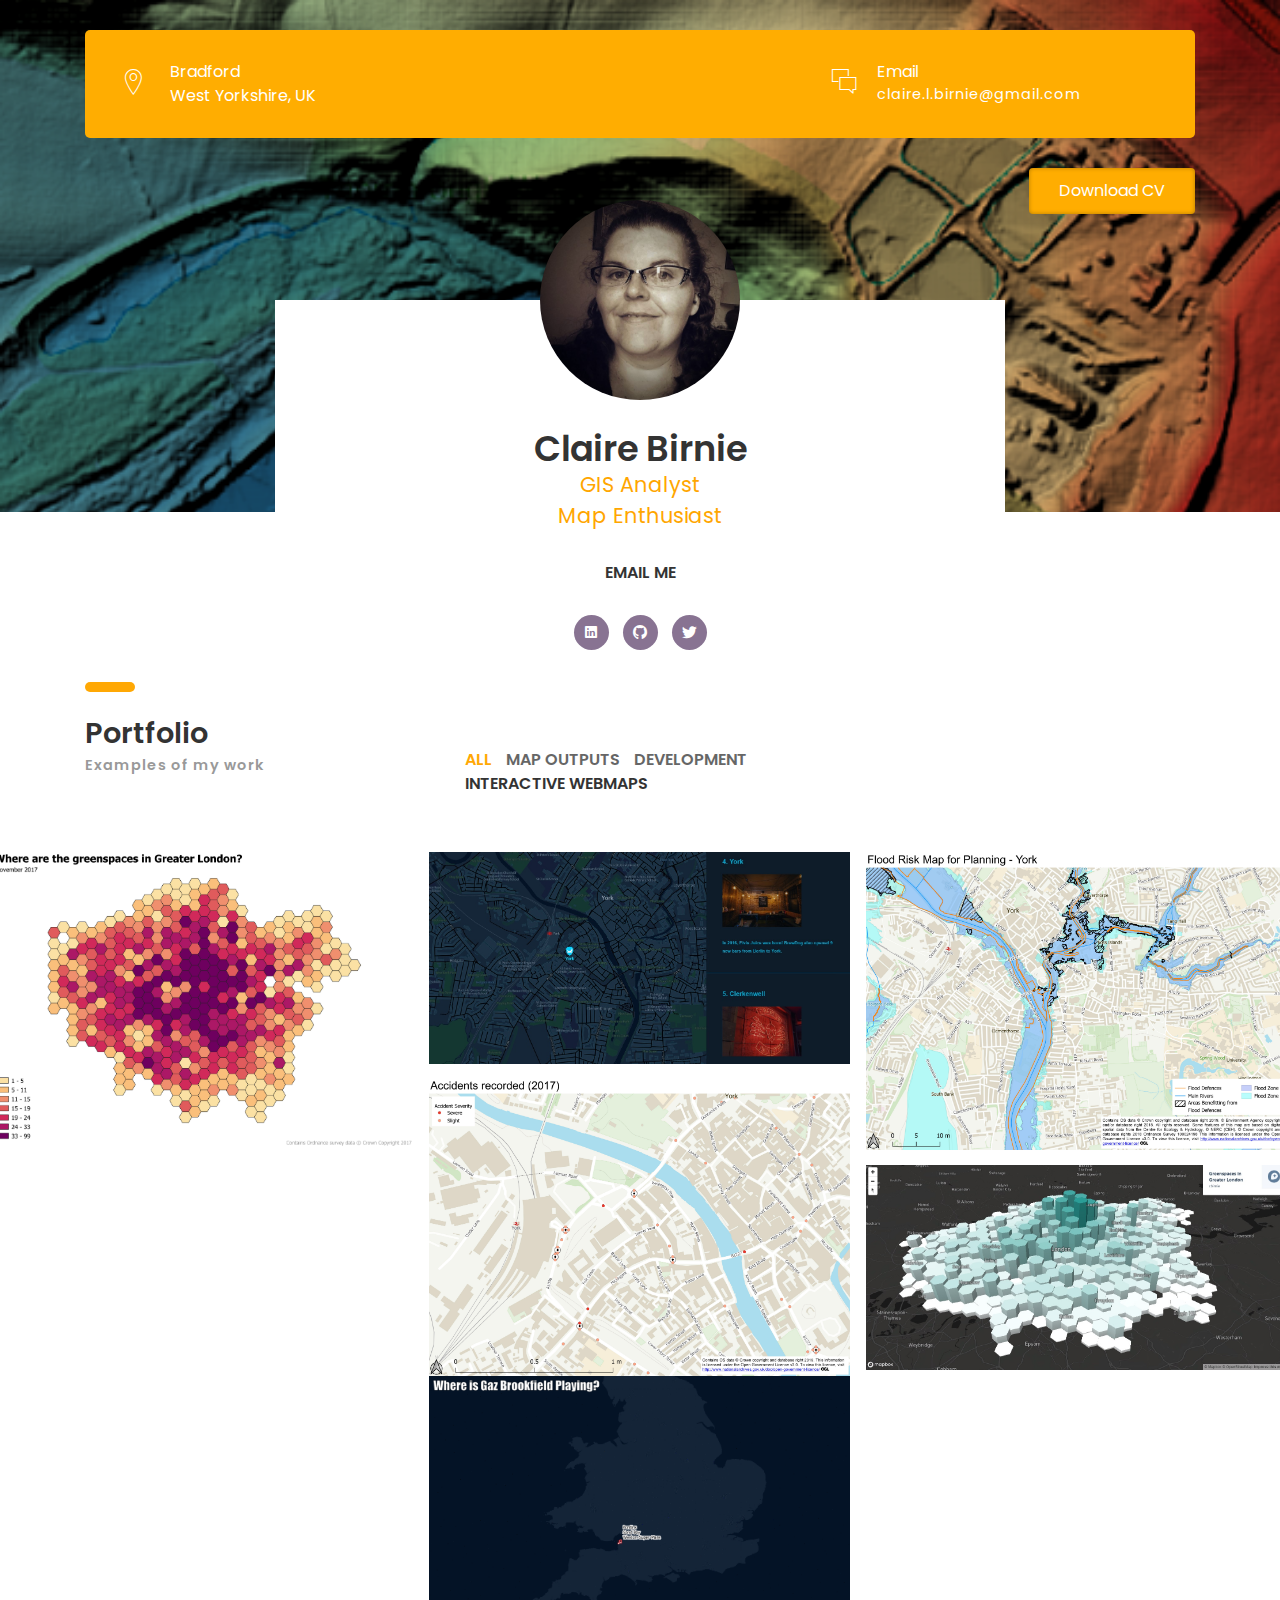
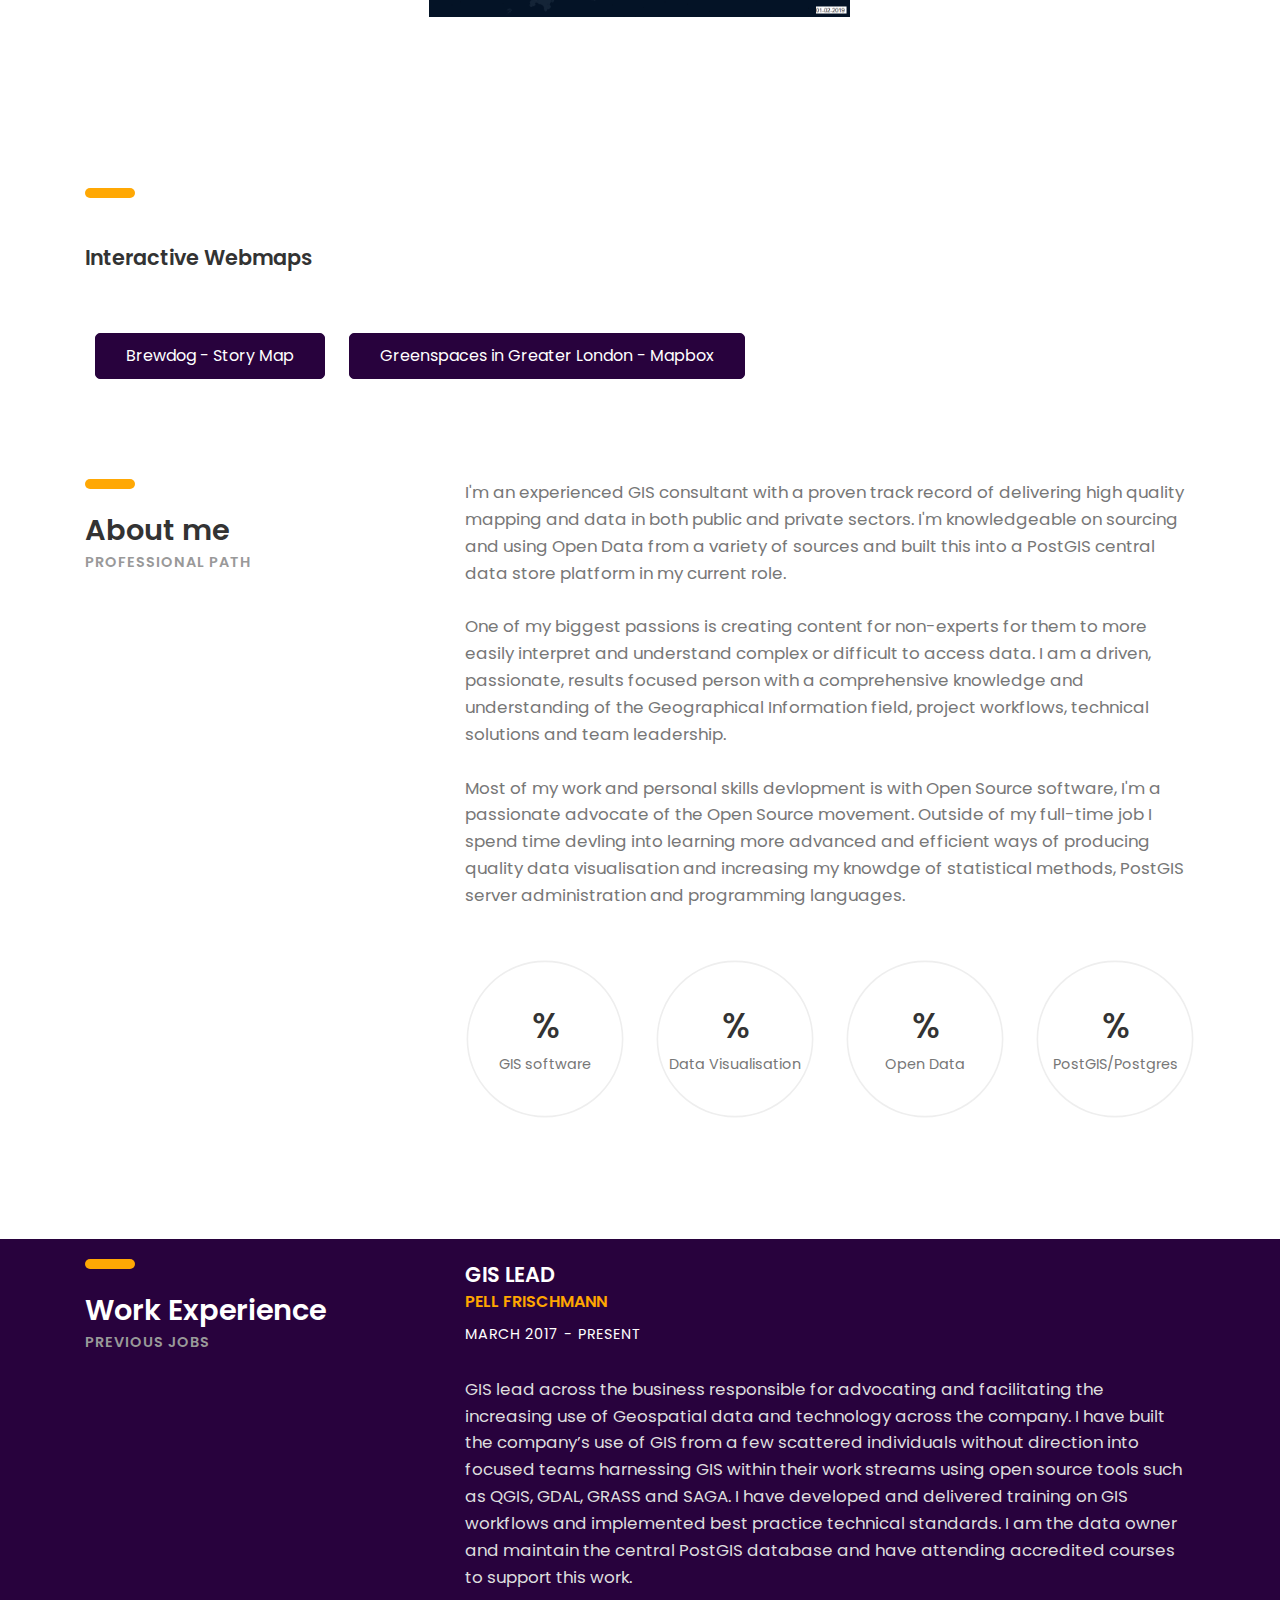
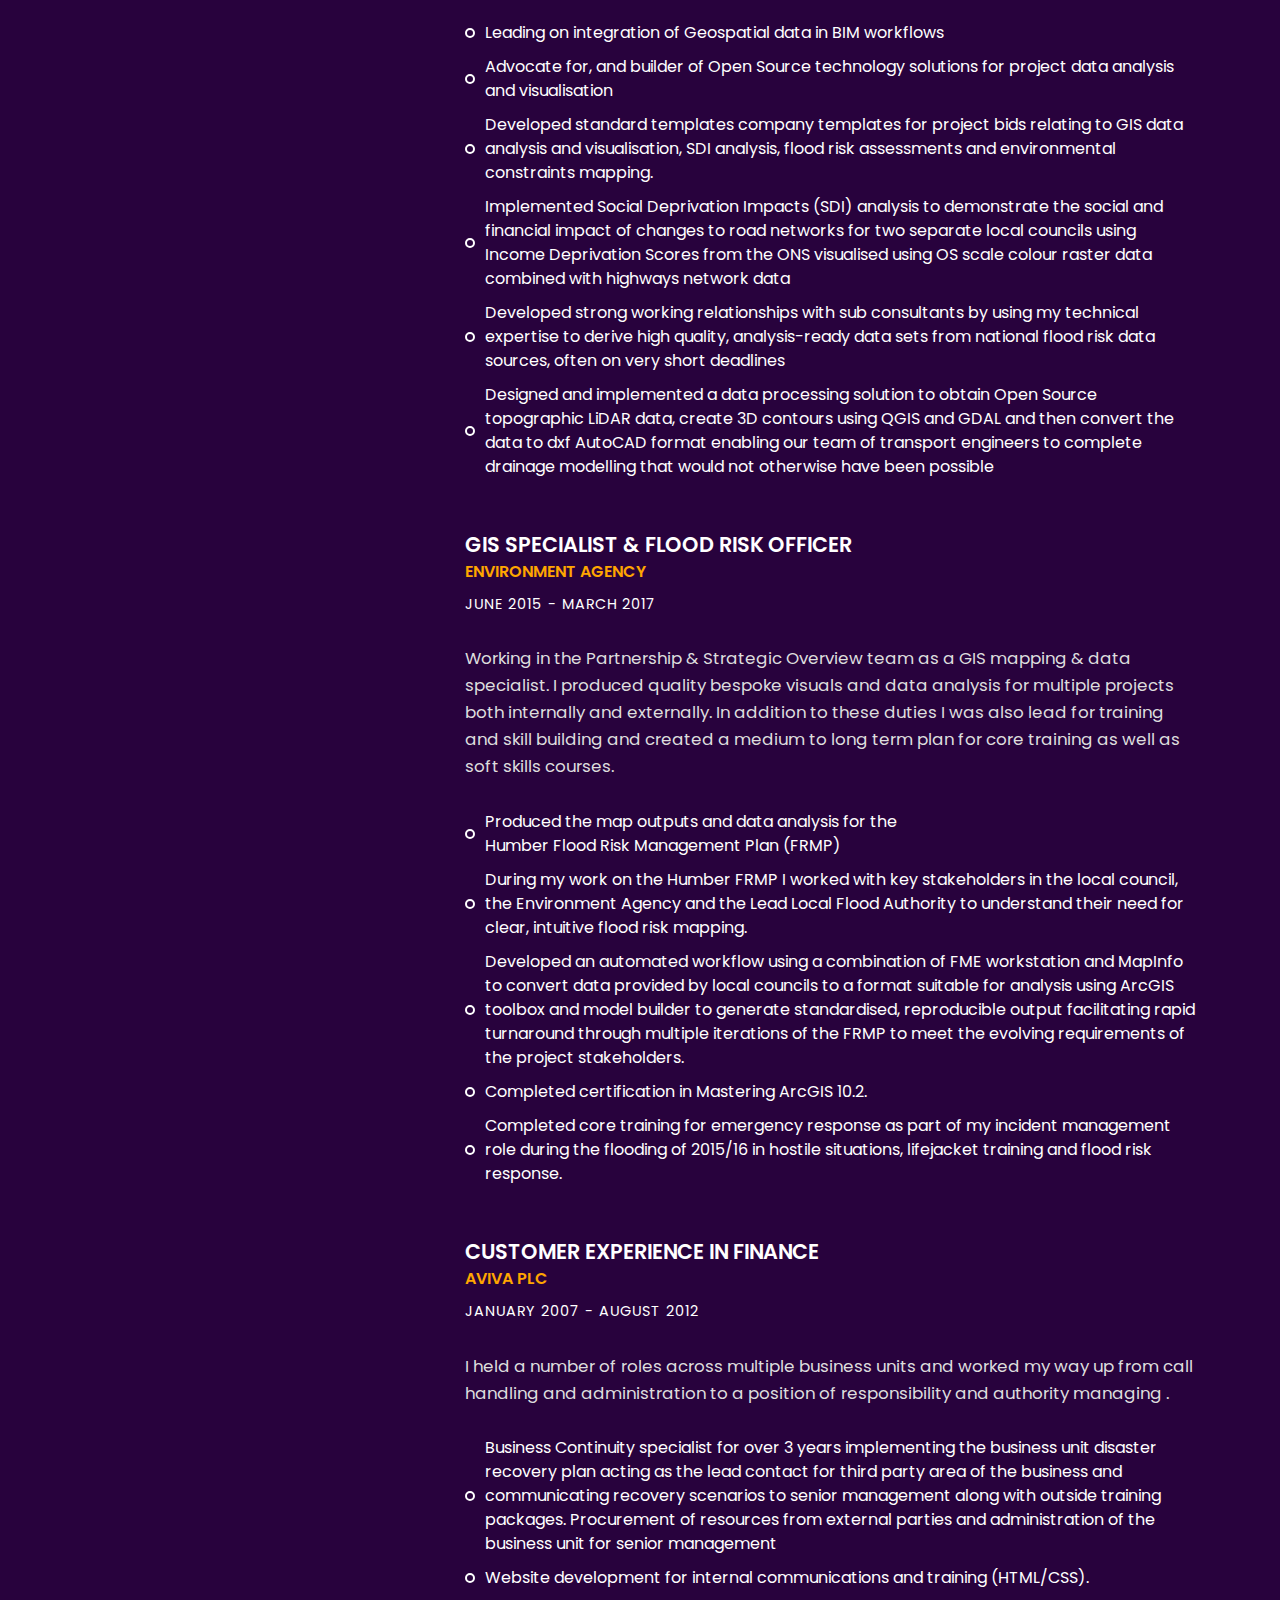
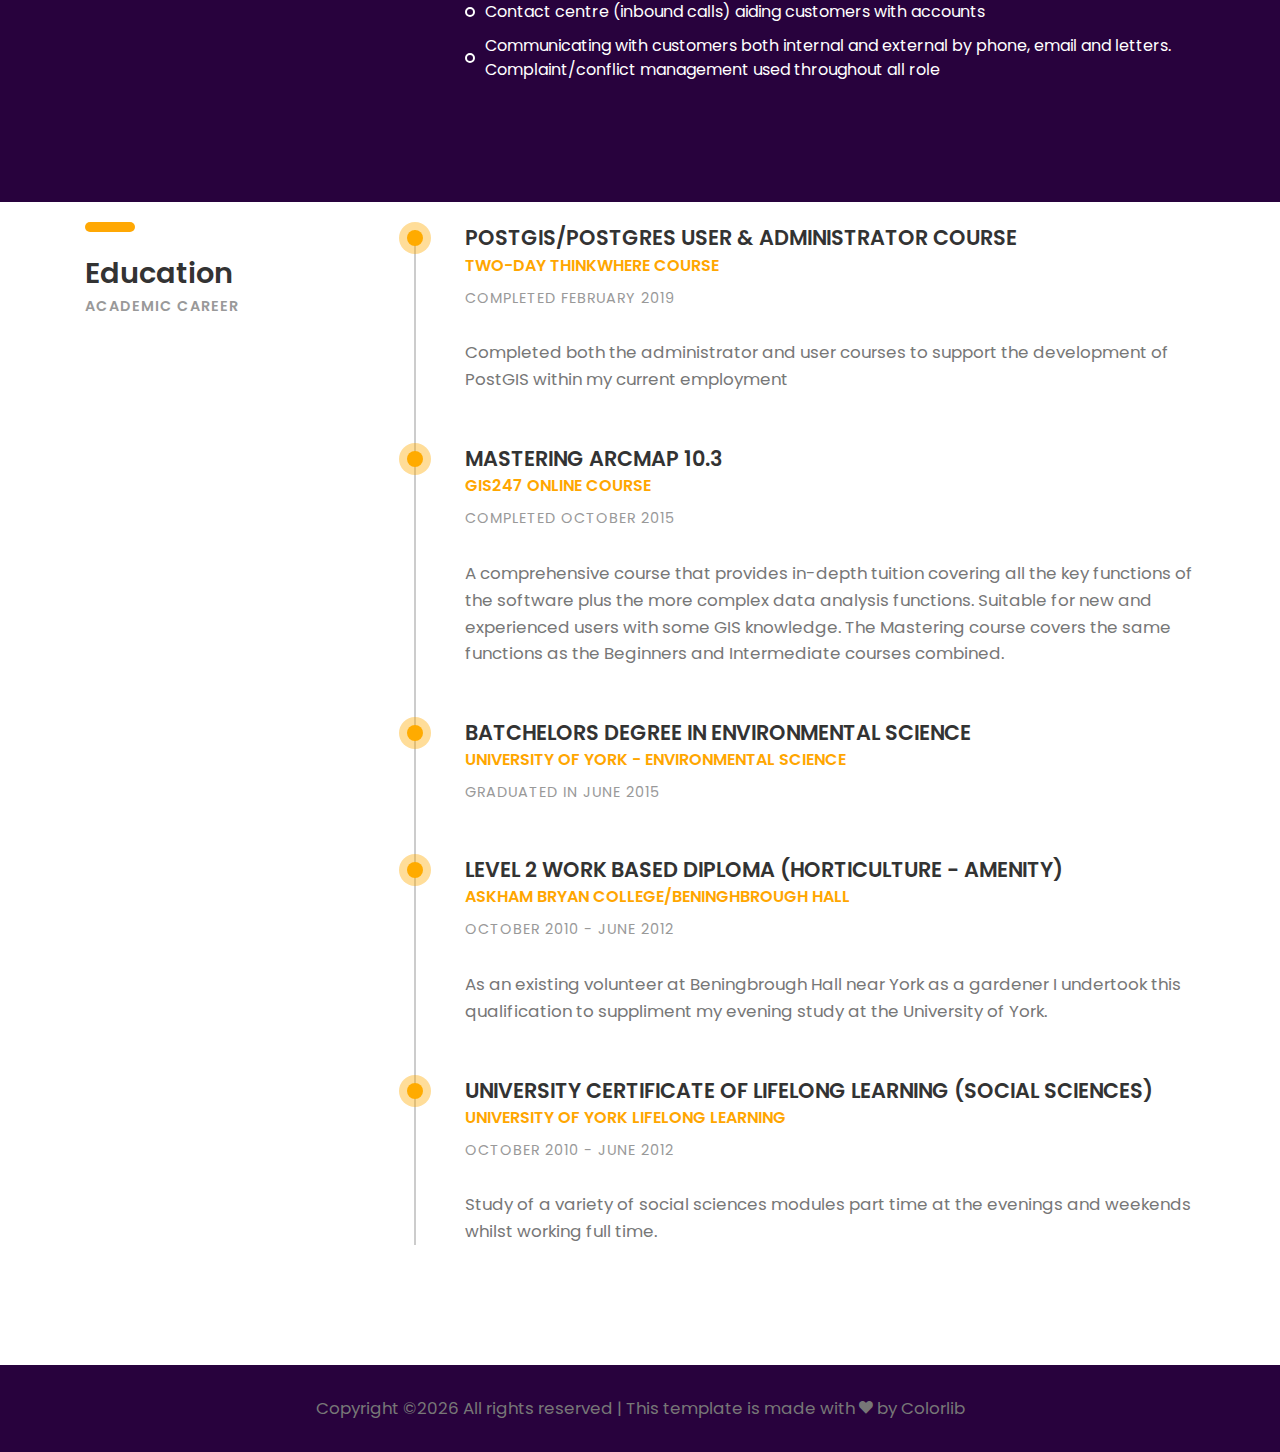
==== commit fcbe1376: "Update index.html" ====
--- a/index.html
+++ b/index.html
@@ -189,7 +189,7 @@
 				</div><!-- col-sm-4 -->
 				<div class="col-sm-8">
 					<p class="margin-b-50">I'm an experienced GIS consultant with a proven track record of delivering 
-					high quality mapping and data in both public and private sectors. I'm knowledgable on sourcing and using Open Data from a variety of sources
+					high quality mapping and data in both public and private sectors. I'm knowledgeable on sourcing and using Open Data from a variety of sources
 					and built this into a PostGIS central data store platform in my current role. <br><br>One of my biggest passions is creating content
 					for non-experts for them to more easily interpret and understand complex or difficult to access data. I am a driven, passionate, results focused person 
 					with a comprehensive knowledge and understanding of the Geographical Information field, project workflows,
@@ -431,4 +431,4 @@
 	<script src="common-js/scripts.js"></script>
 	
 </body>
-</html>+</html>
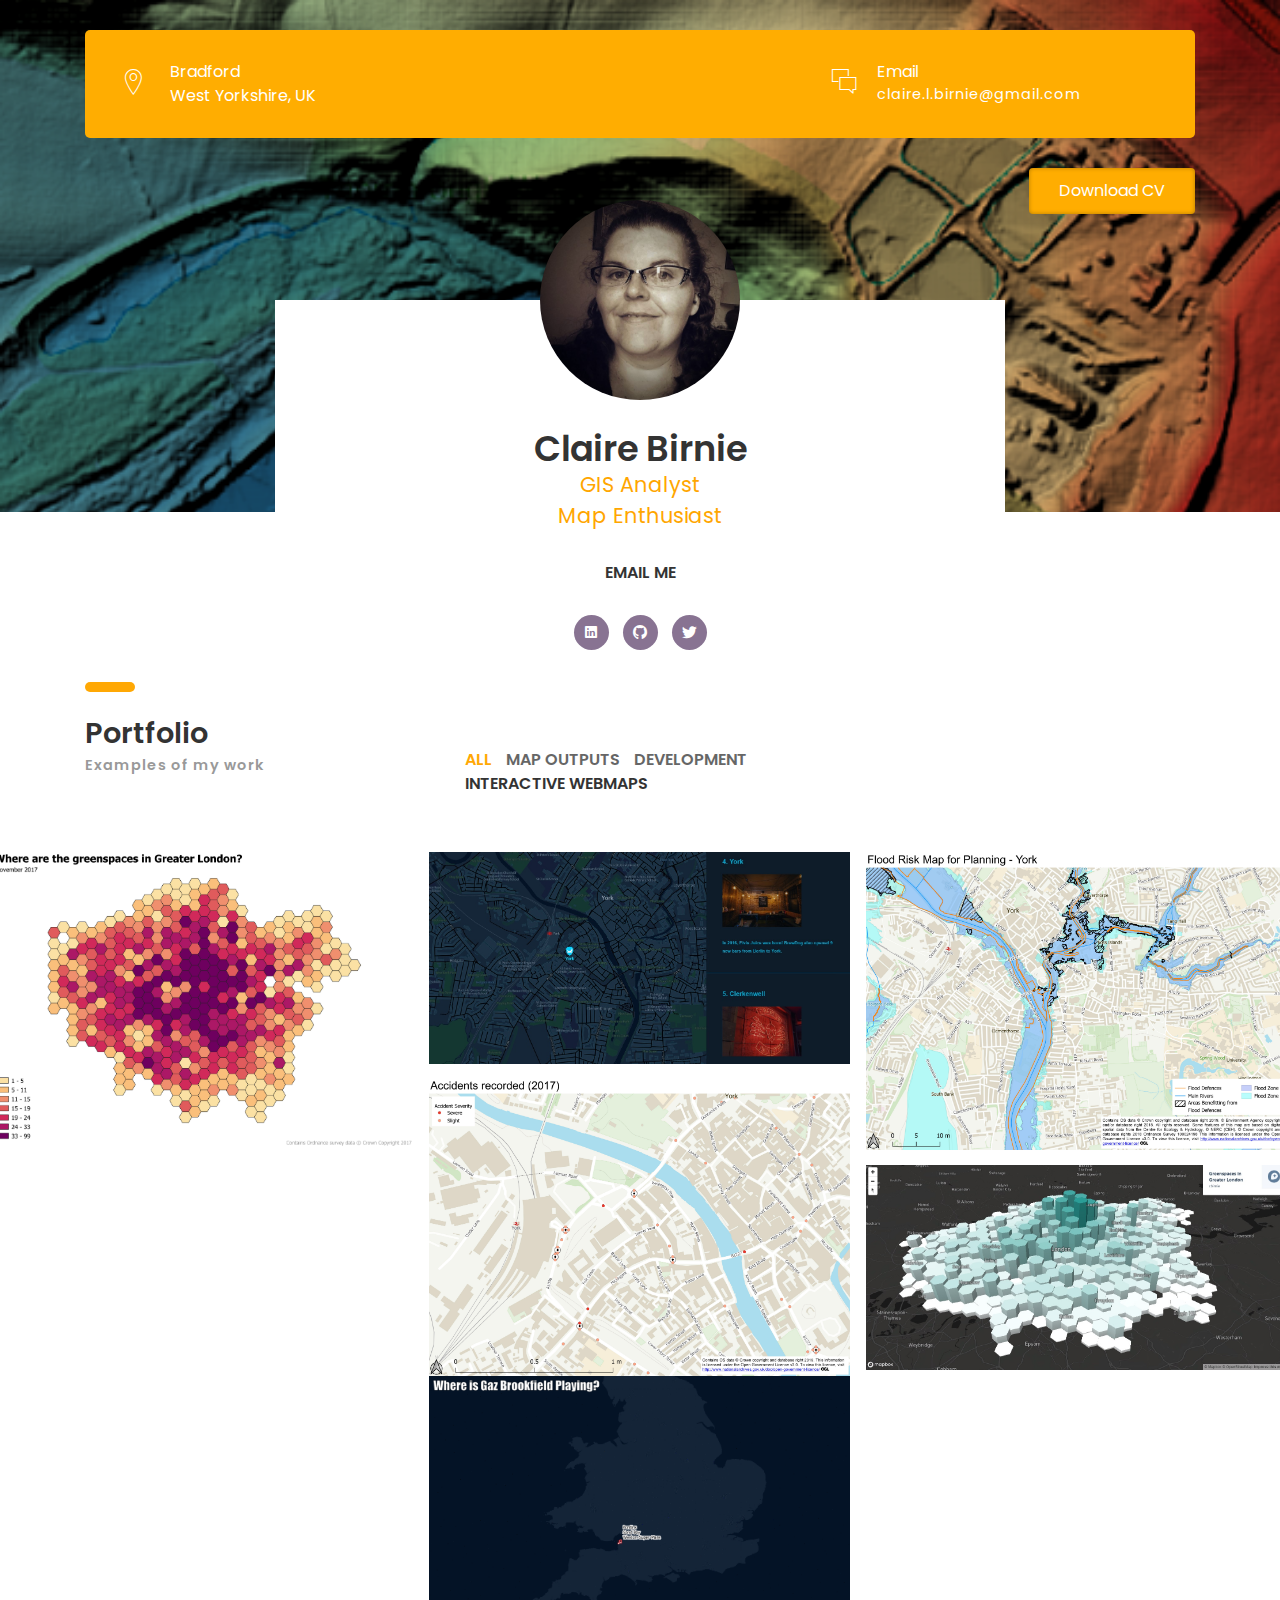
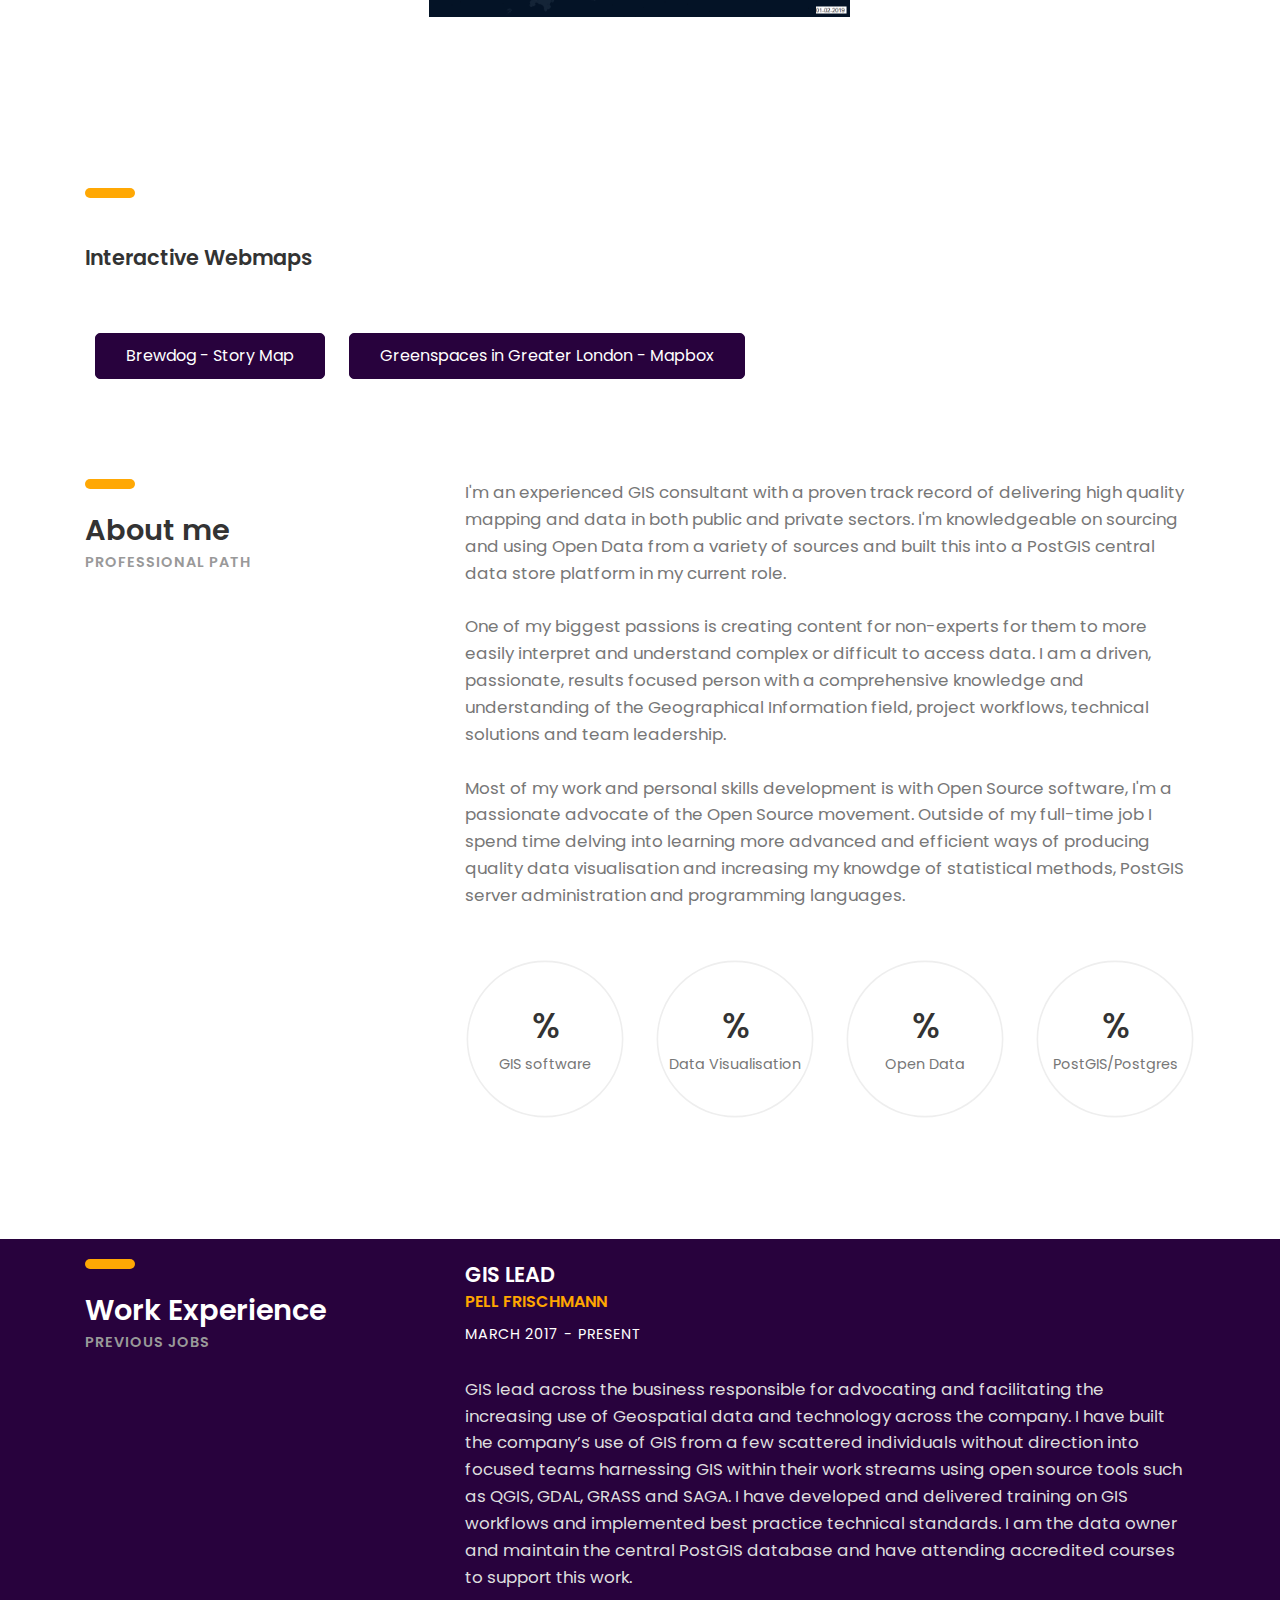
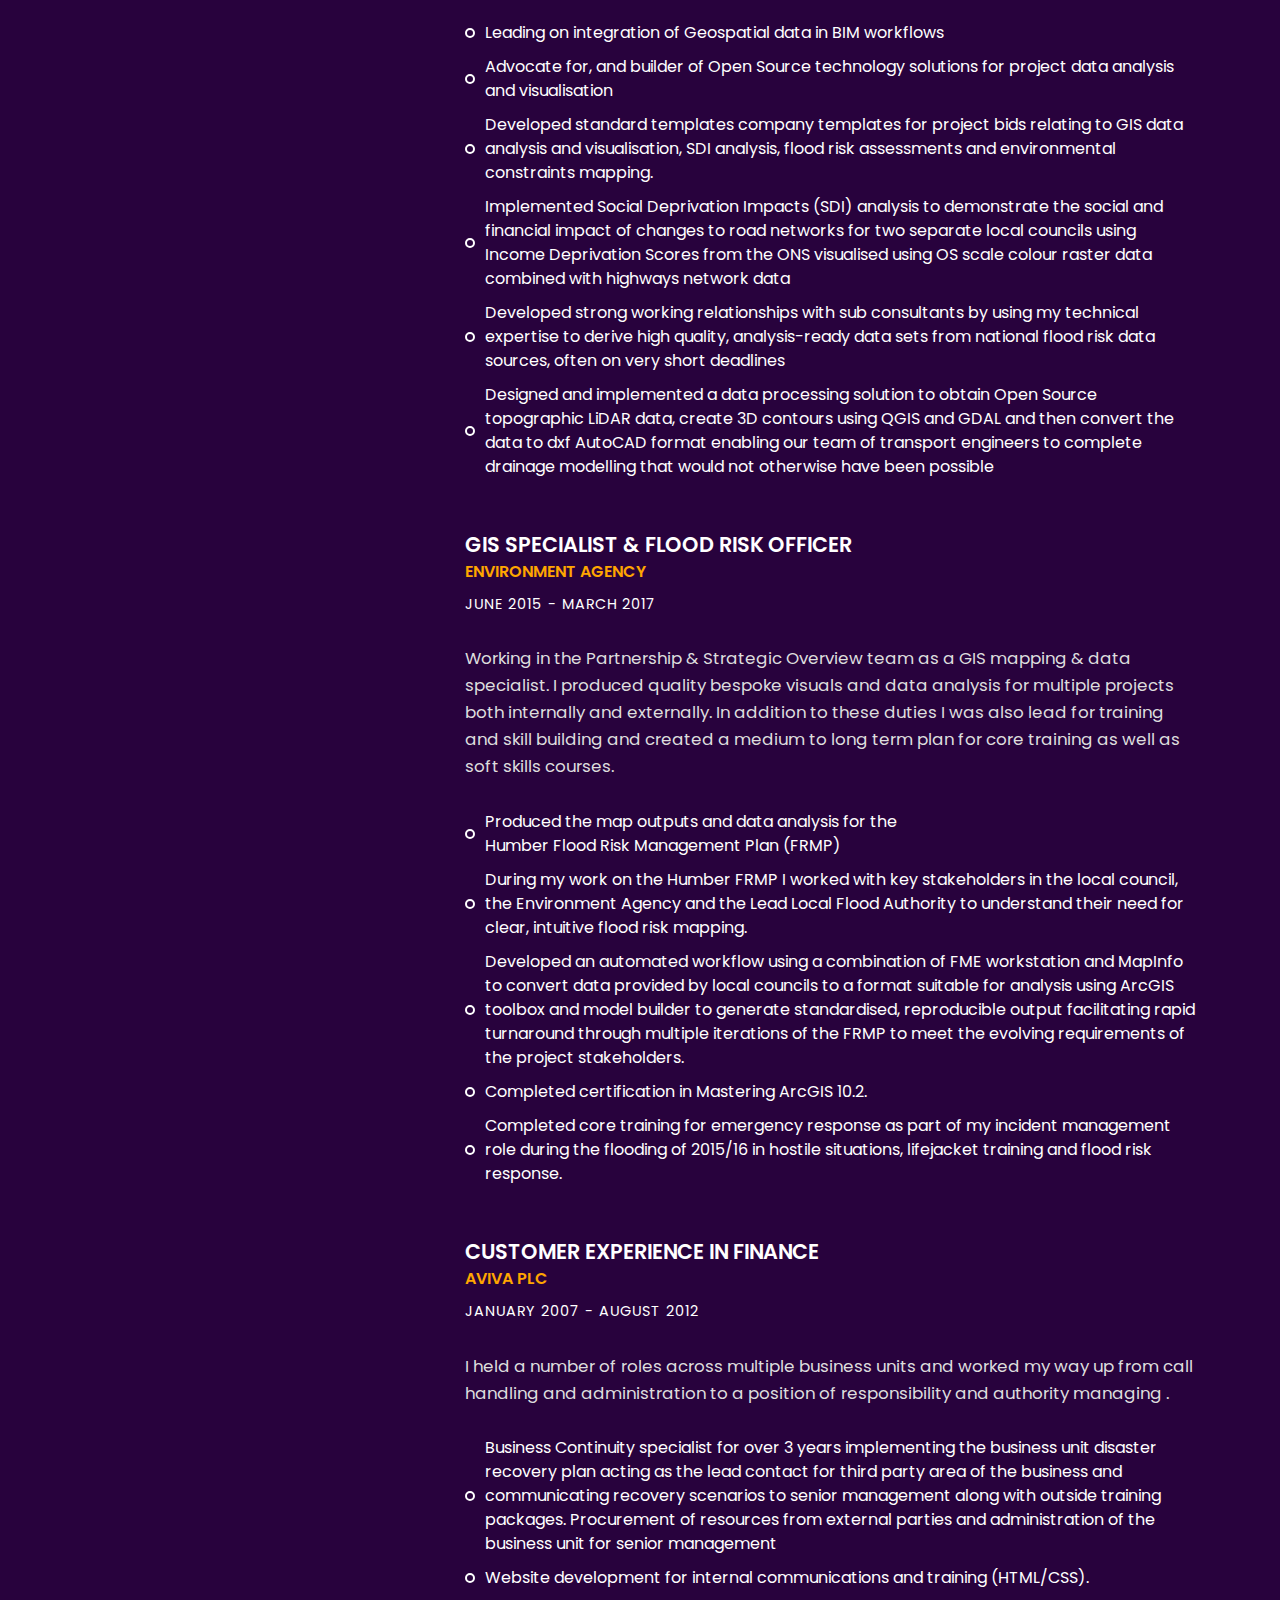
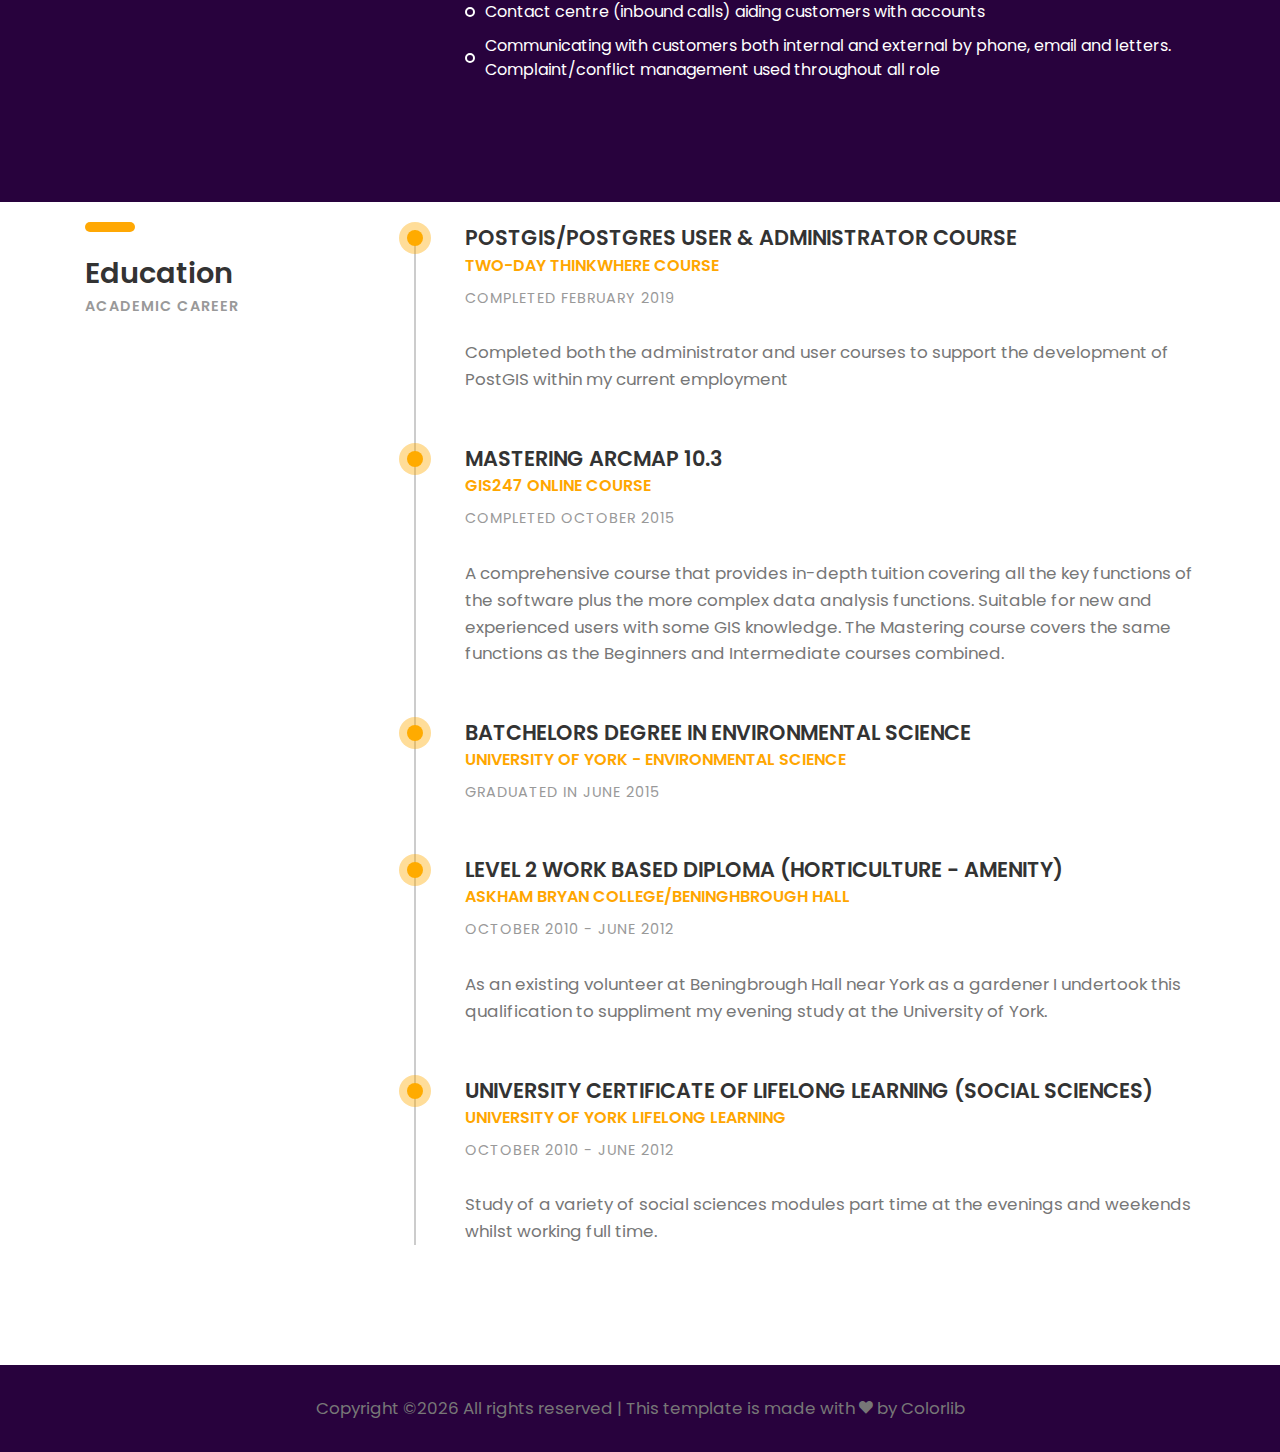
==== commit b0a78733: "Add files via upload" ====
--- a/index.html
+++ b/index.html
@@ -66,7 +66,7 @@
 				</div><!-- row -->
 			</div><!-- heading-wrapper -->
 			
-			<a class="downlad-btn" href="documents\Feb2019.pdf" target=”_blank" >Download CV</a>
+			<a class="downlad-btn" href="documents\CV.pdf" target=”_blank" >Download CV</a>
 		</div><!-- container -->
 	</header>
 	
@@ -193,8 +193,8 @@
 					and built this into a PostGIS central data store platform in my current role. <br><br>One of my biggest passions is creating content
 					for non-experts for them to more easily interpret and understand complex or difficult to access data. I am a driven, passionate, results focused person 
 					with a comprehensive knowledge and understanding of the Geographical Information field, project workflows,
-					technical solutions and team leadership. <br><br>Most of my work and personal skills devlopment is with Open Source software, I'm a passionate advocate of the 
-					Open Source movement. Outside of my full-time job I spend time devling into learning more advanced and efficient ways of 
+					technical solutions and team leadership. <br><br>Most of my work and personal skills development is with Open Source software, I'm a passionate advocate of the 
+					Open Source movement. Outside of my full-time job I spend time delving into learning more advanced and efficient ways of 
 					producing quality data visualisation and increasing my knowdge of statistical methods, PostGIS server administration and programming languages.</p>
 <p></p>
 					<div class="row">
@@ -431,4 +431,4 @@
 	<script src="common-js/scripts.js"></script>
 	
 </body>
-</html>
+</html>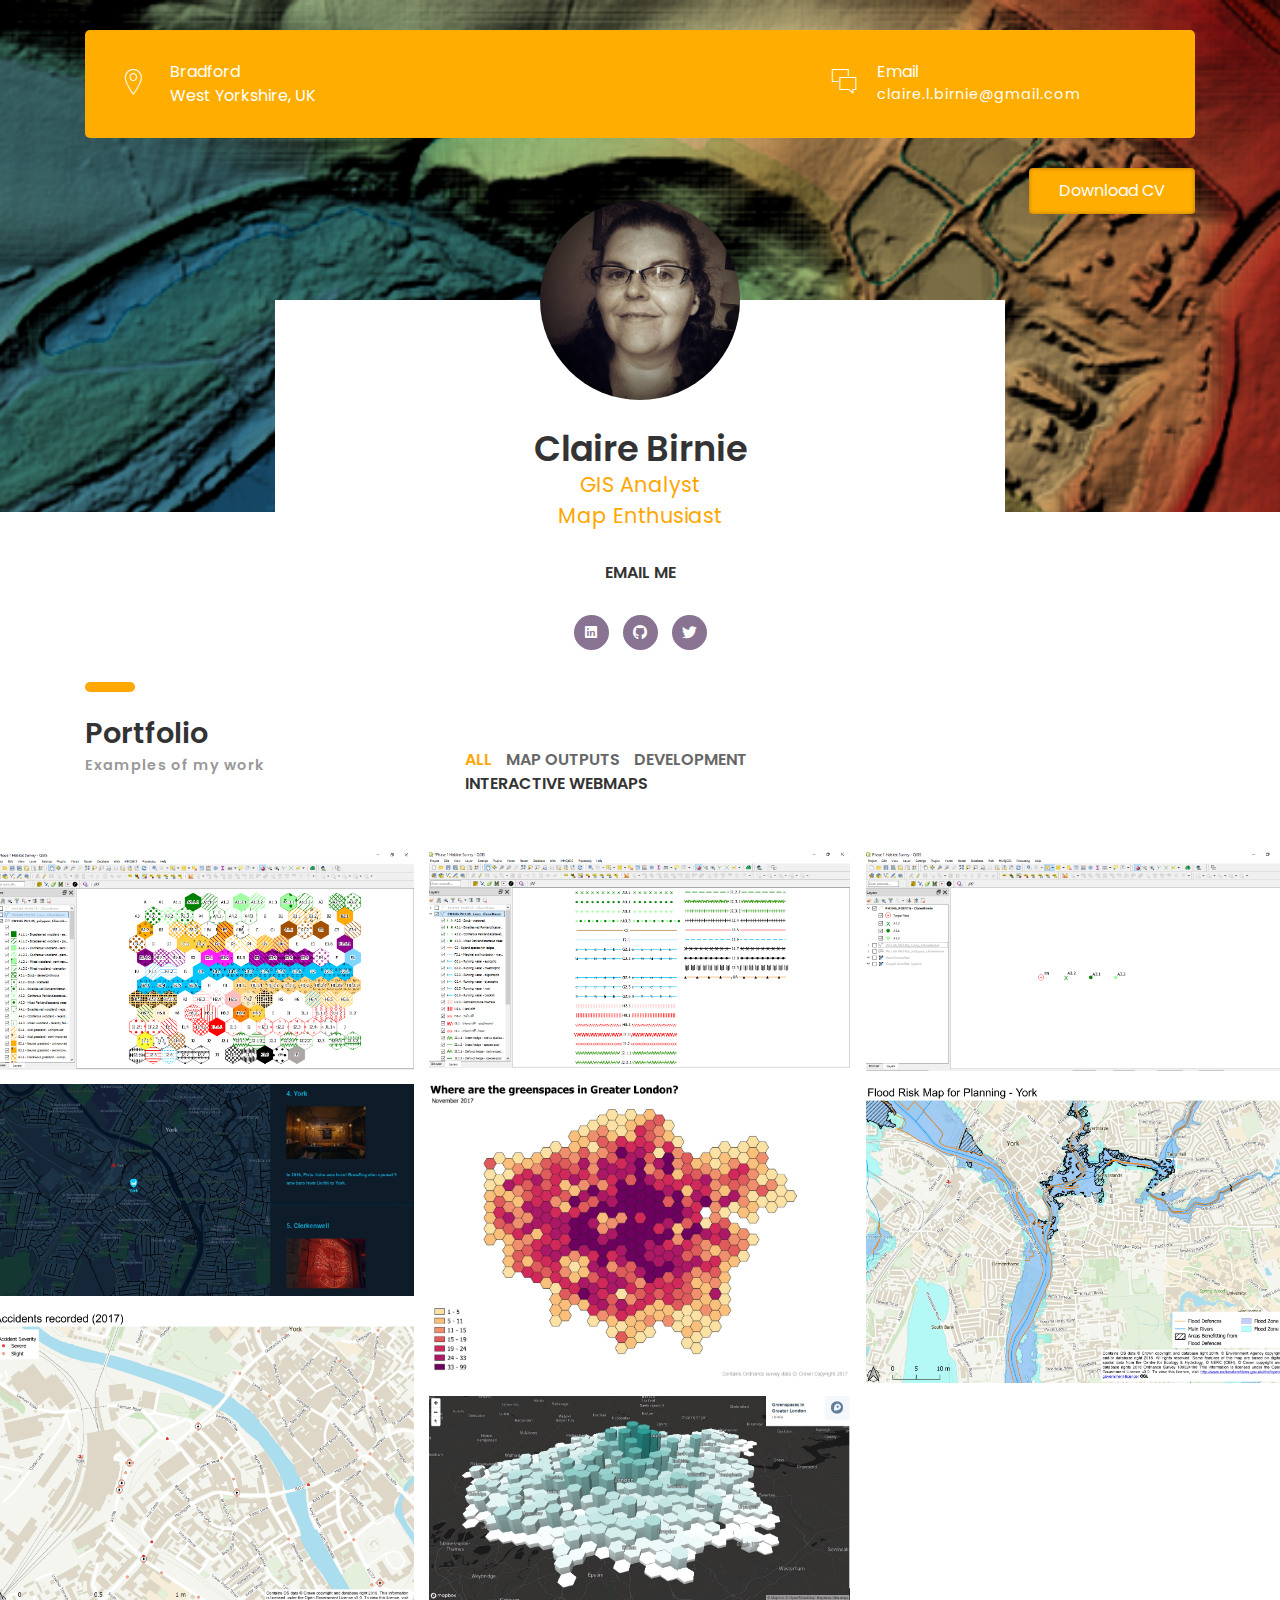
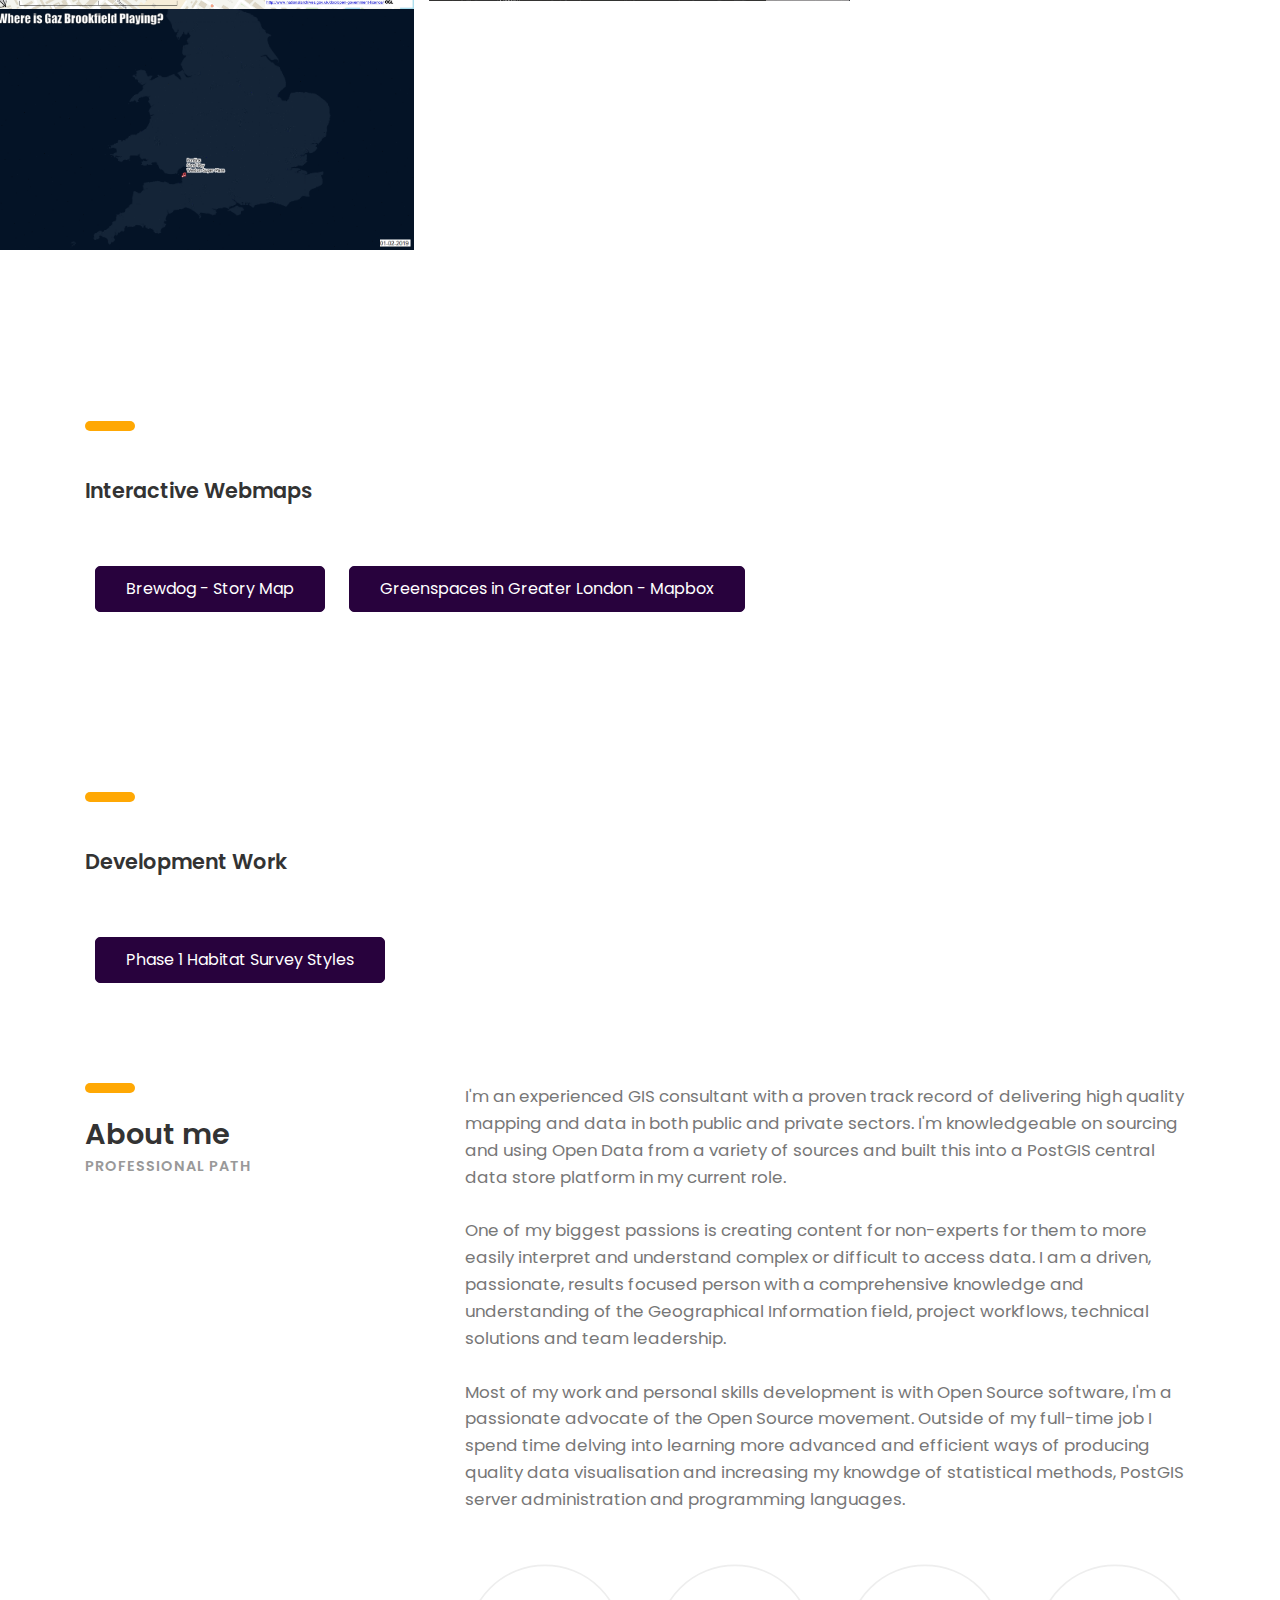
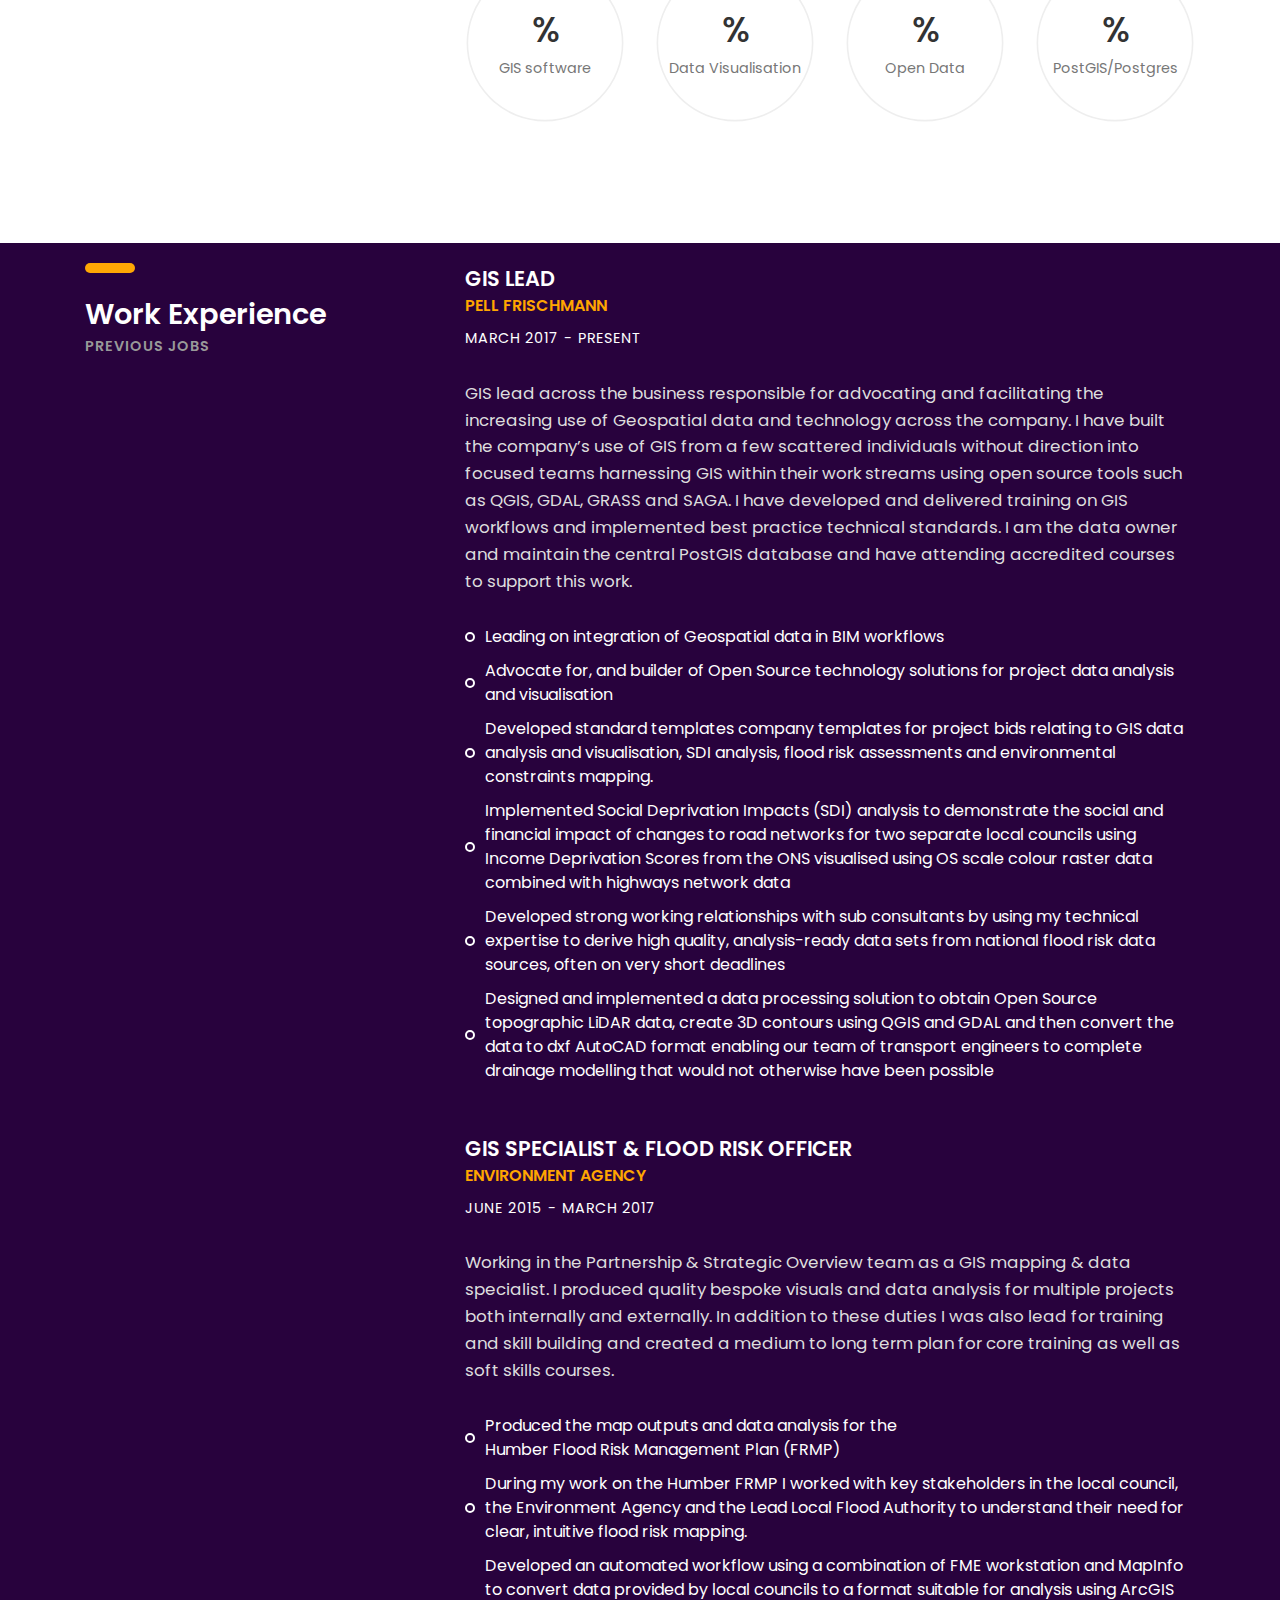
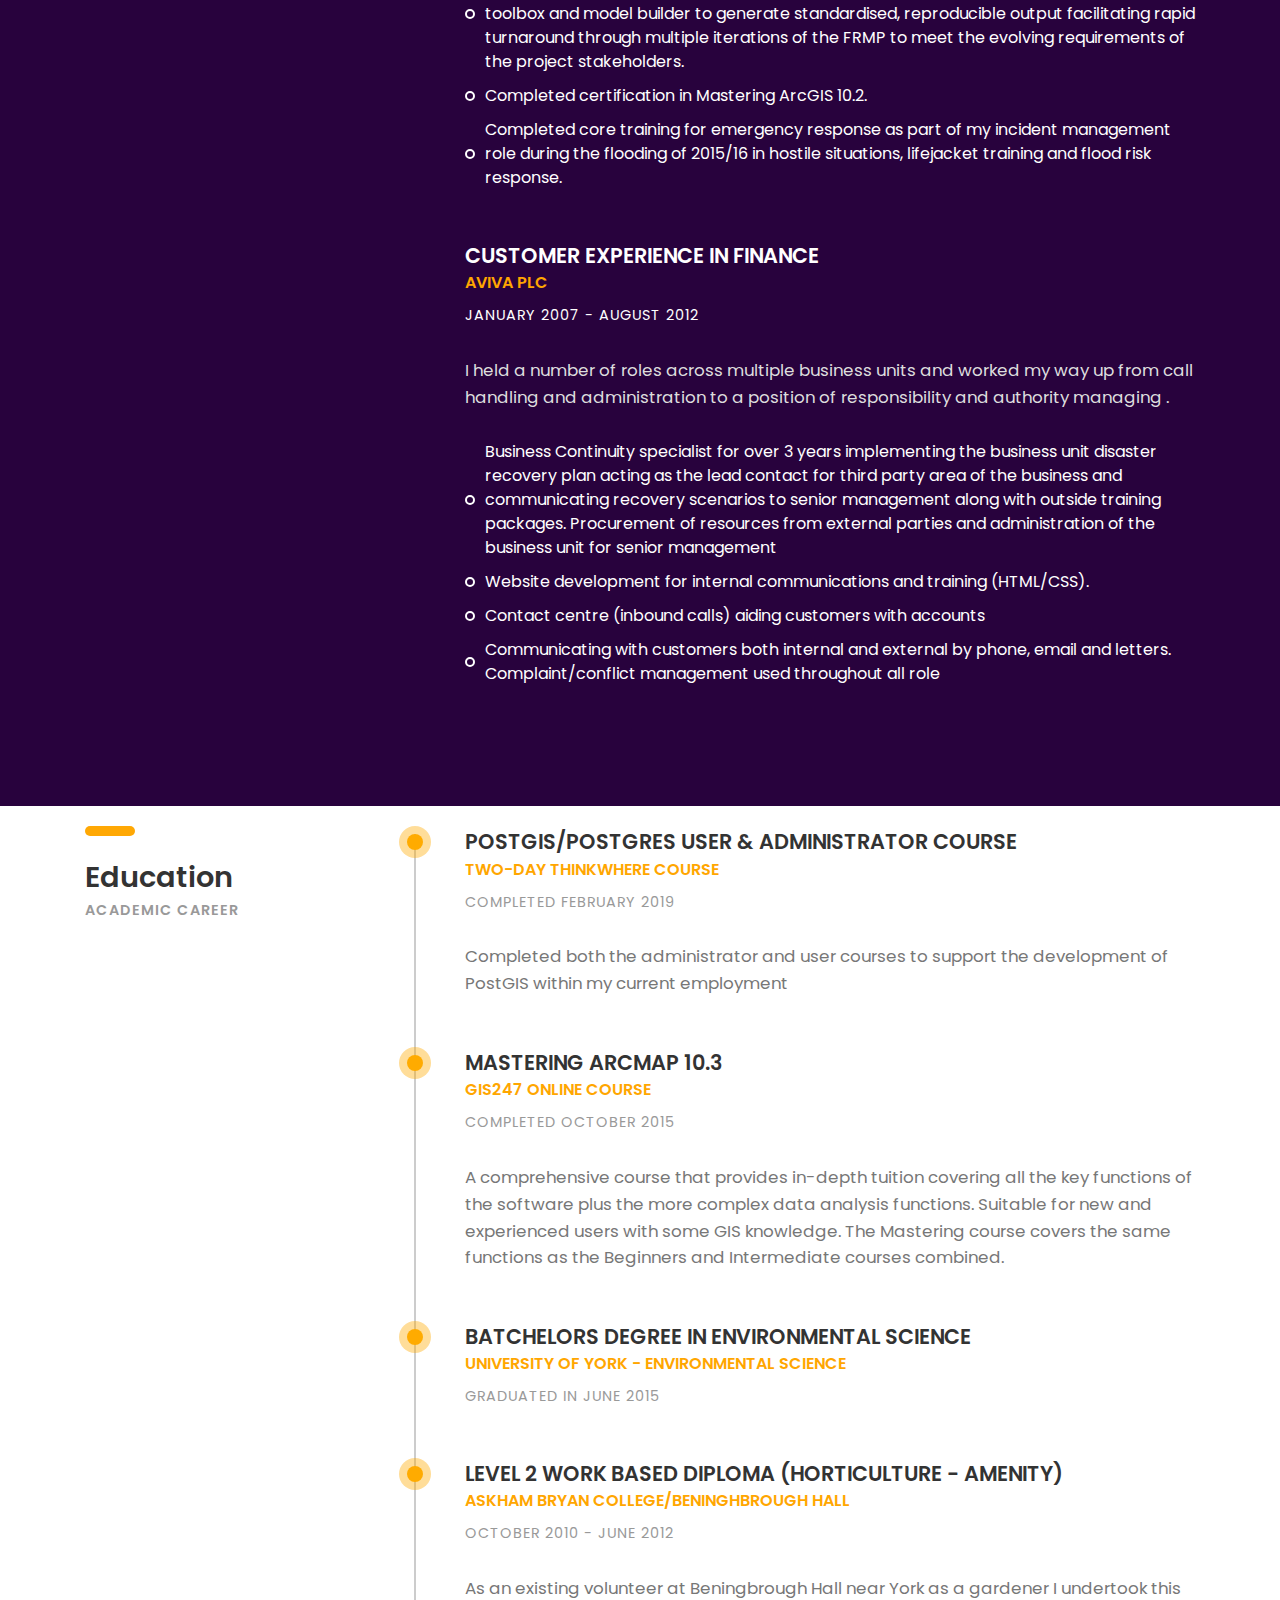
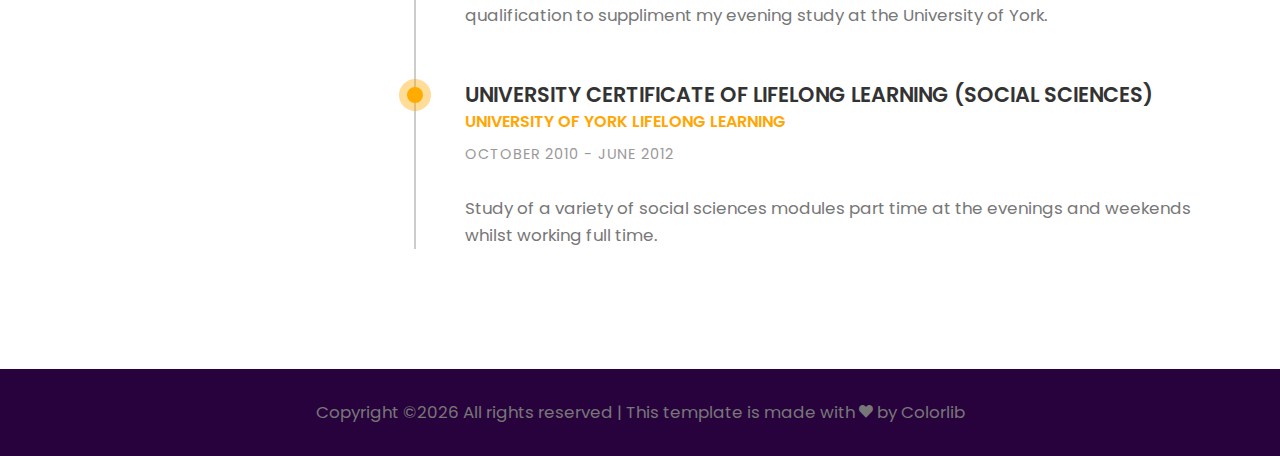
==== commit ceccd16e: "update of index.html" ====
--- a/index.html
+++ b/index.html
@@ -120,6 +120,21 @@
 		
 		<div class="portfolioContainer">
 			
+		<div class="p-item branding graphic-design">
+				<a href="images/ph1hs_polygons.png" data-fluidbox>
+					<img src="images/ph1hs_polygons.png" alt="Phase 1 Habitat Surveys - Polygons"></a>
+			</div><!-- p-item -->
+			
+		<div class="p-item branding graphic-design">
+				<a href="images/ph1hs_lines.png" data-fluidbox>
+					<img src="images/ph1hs_lines.png" alt="Phase 1 Habitat Surveys - Lines"></a>
+			</div><!-- p-item -->
+			
+		<div class="p-item branding graphic-design">
+				<a href="images/ph1hs_points.png" data-fluidbox>
+					<img src="images/ph1hs_points.png" alt="Phase 1 Habitat Surveys - Points"></a>
+			</div><!-- p-item -->
+			
 			<div class="p-item web-design">
 				<a href="images/Greenspace_GreaterLondon.jpg" data-fluidbox>
 					<img src="images/Greenspace_GreaterLondon.jpg" alt="Greenspaces in Greater London"></a>
@@ -177,6 +192,24 @@
 			<a class="btn btn-bg-purple" href="#">Download CV</a> -->
 		</div><!-- container -->
 	</section><!-- btn-section -->
+	
+		<section class="btn-section section">
+		<div class="container">
+		
+			<div class="row">
+				<div class="col-sm-12">
+					<div class="heading">
+					<a name="chapter4"></a>
+						<h4><b>Development Work</b></h4>
+					</div>
+				</div><!-- col-sm-4 -->
+			</div><!-- row -->
+		
+			<a class="btn btn-bg-purple" href="ph1hs.html" target="_blank">Phase 1 Habitat Survey Styles</a>
+
+		</div><!-- container -->
+	</section><!-- btn-section -->
+	
 	
 	<section class="about-section section">
 		<div class="container">
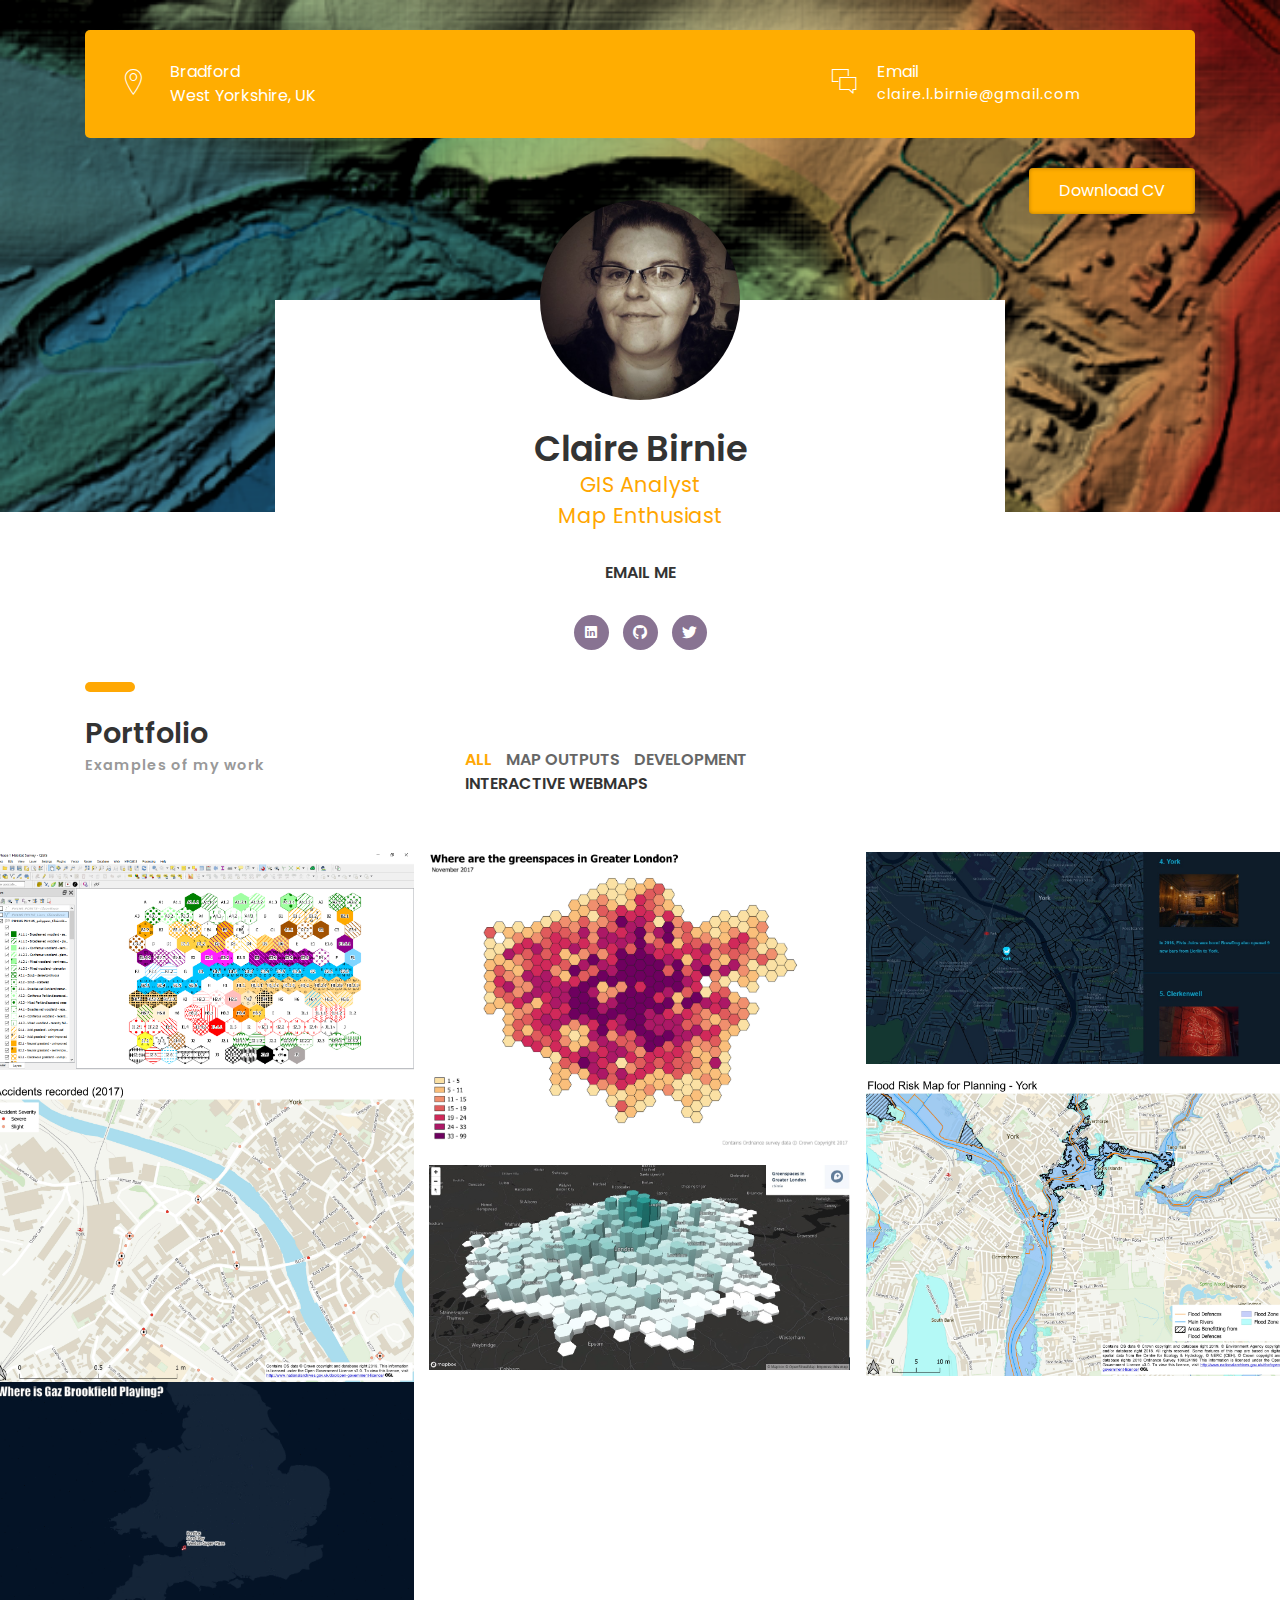
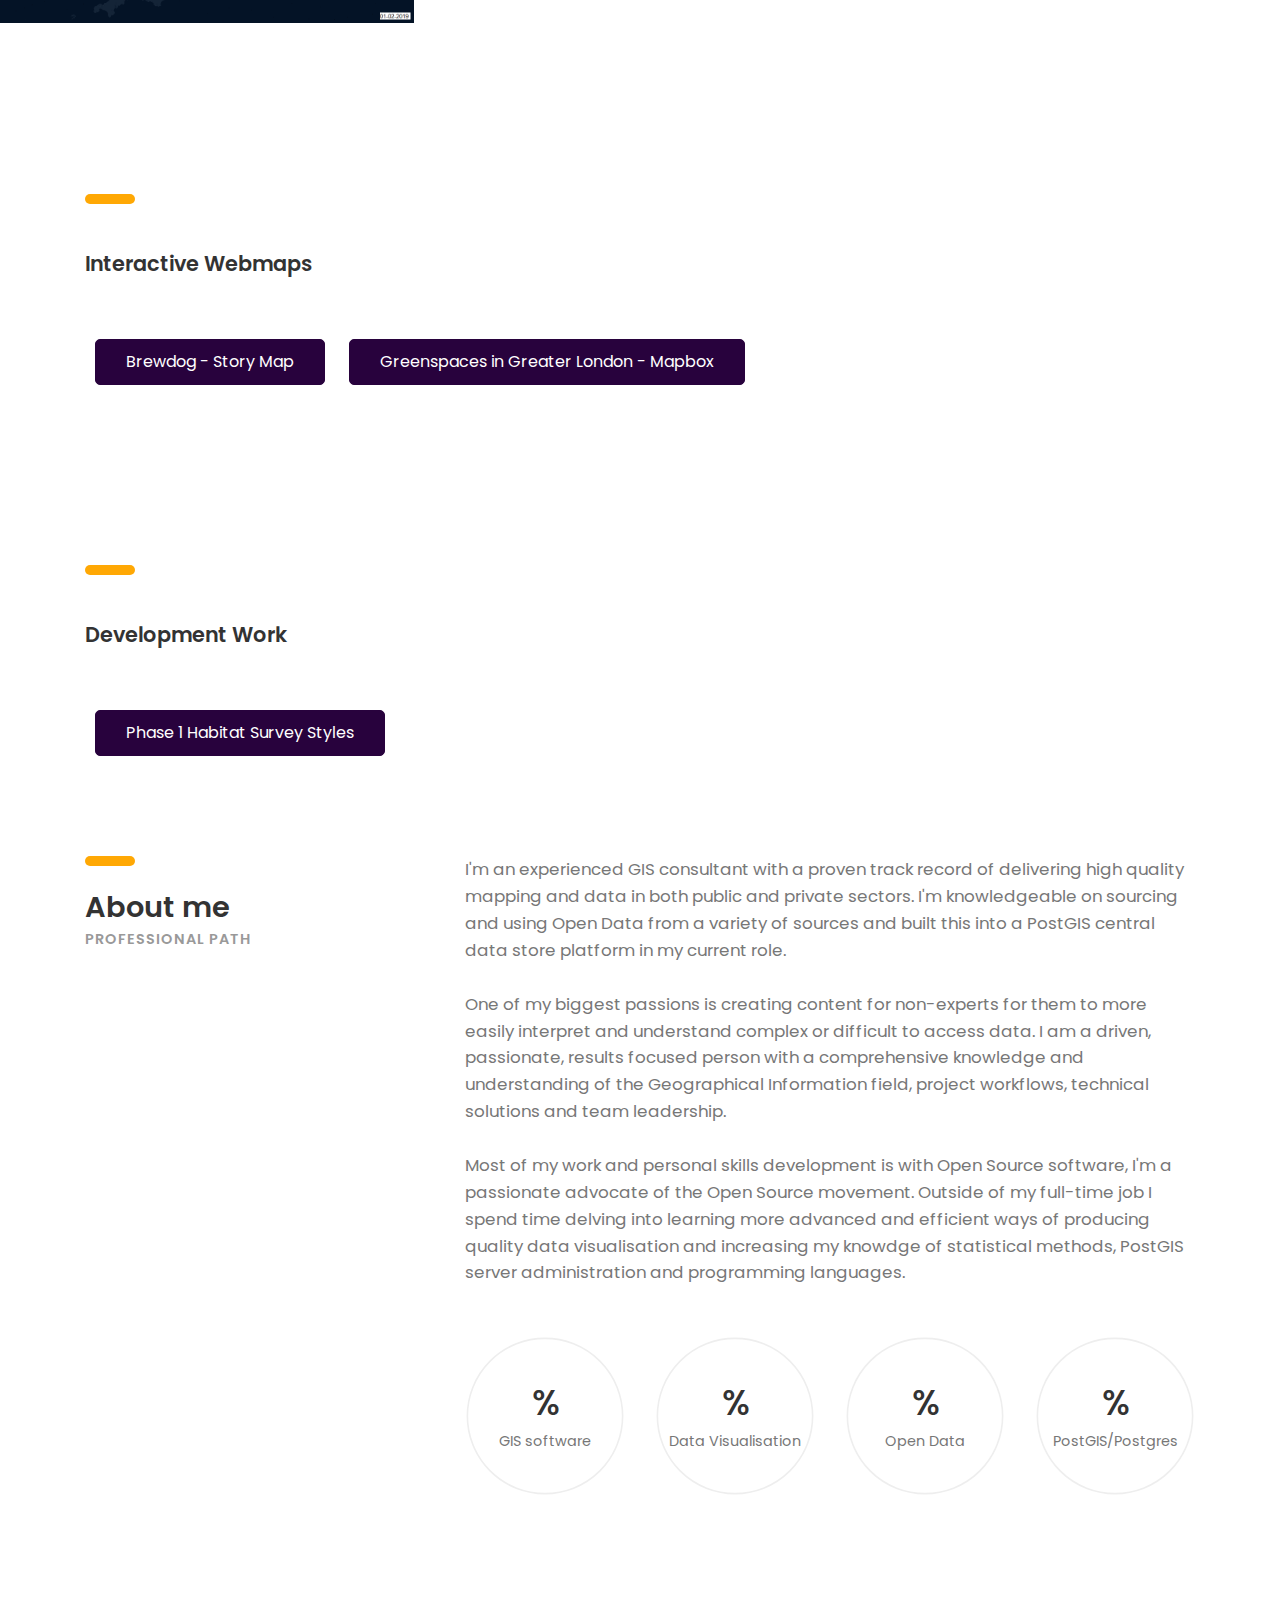
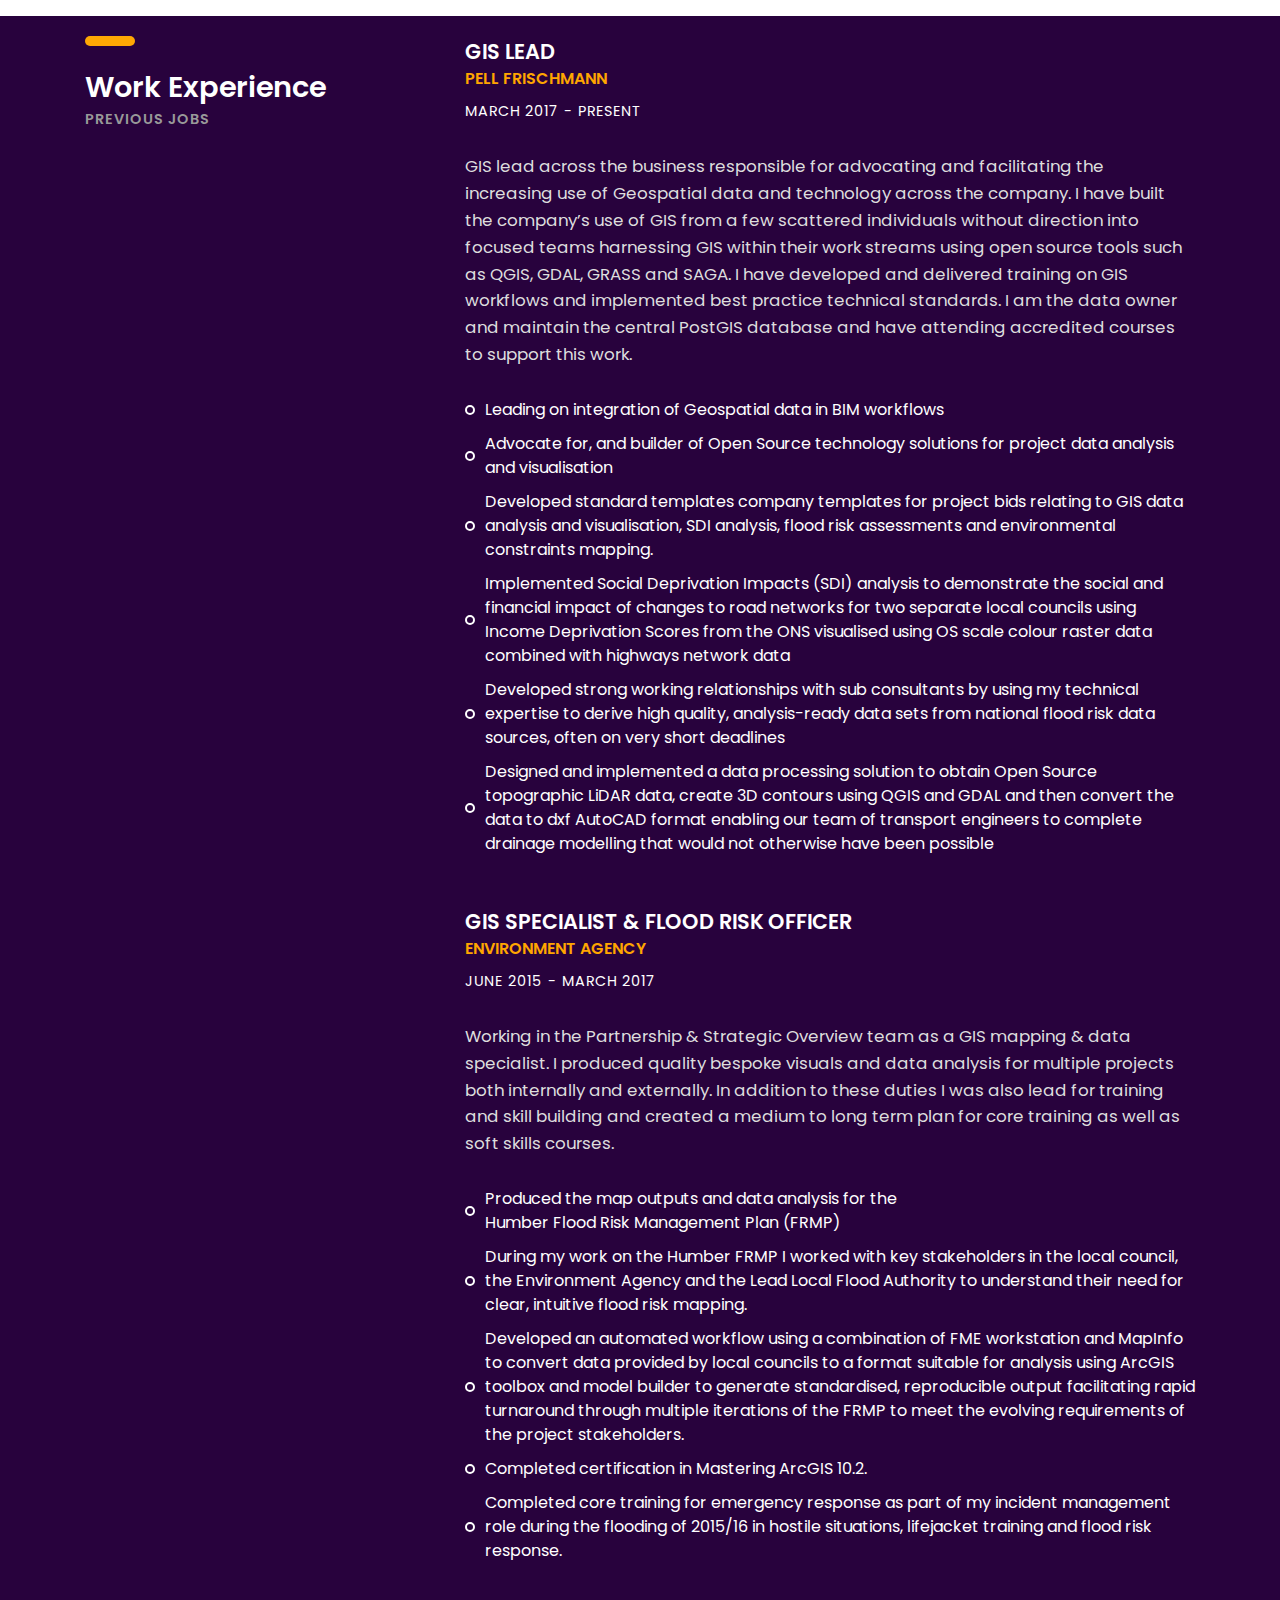
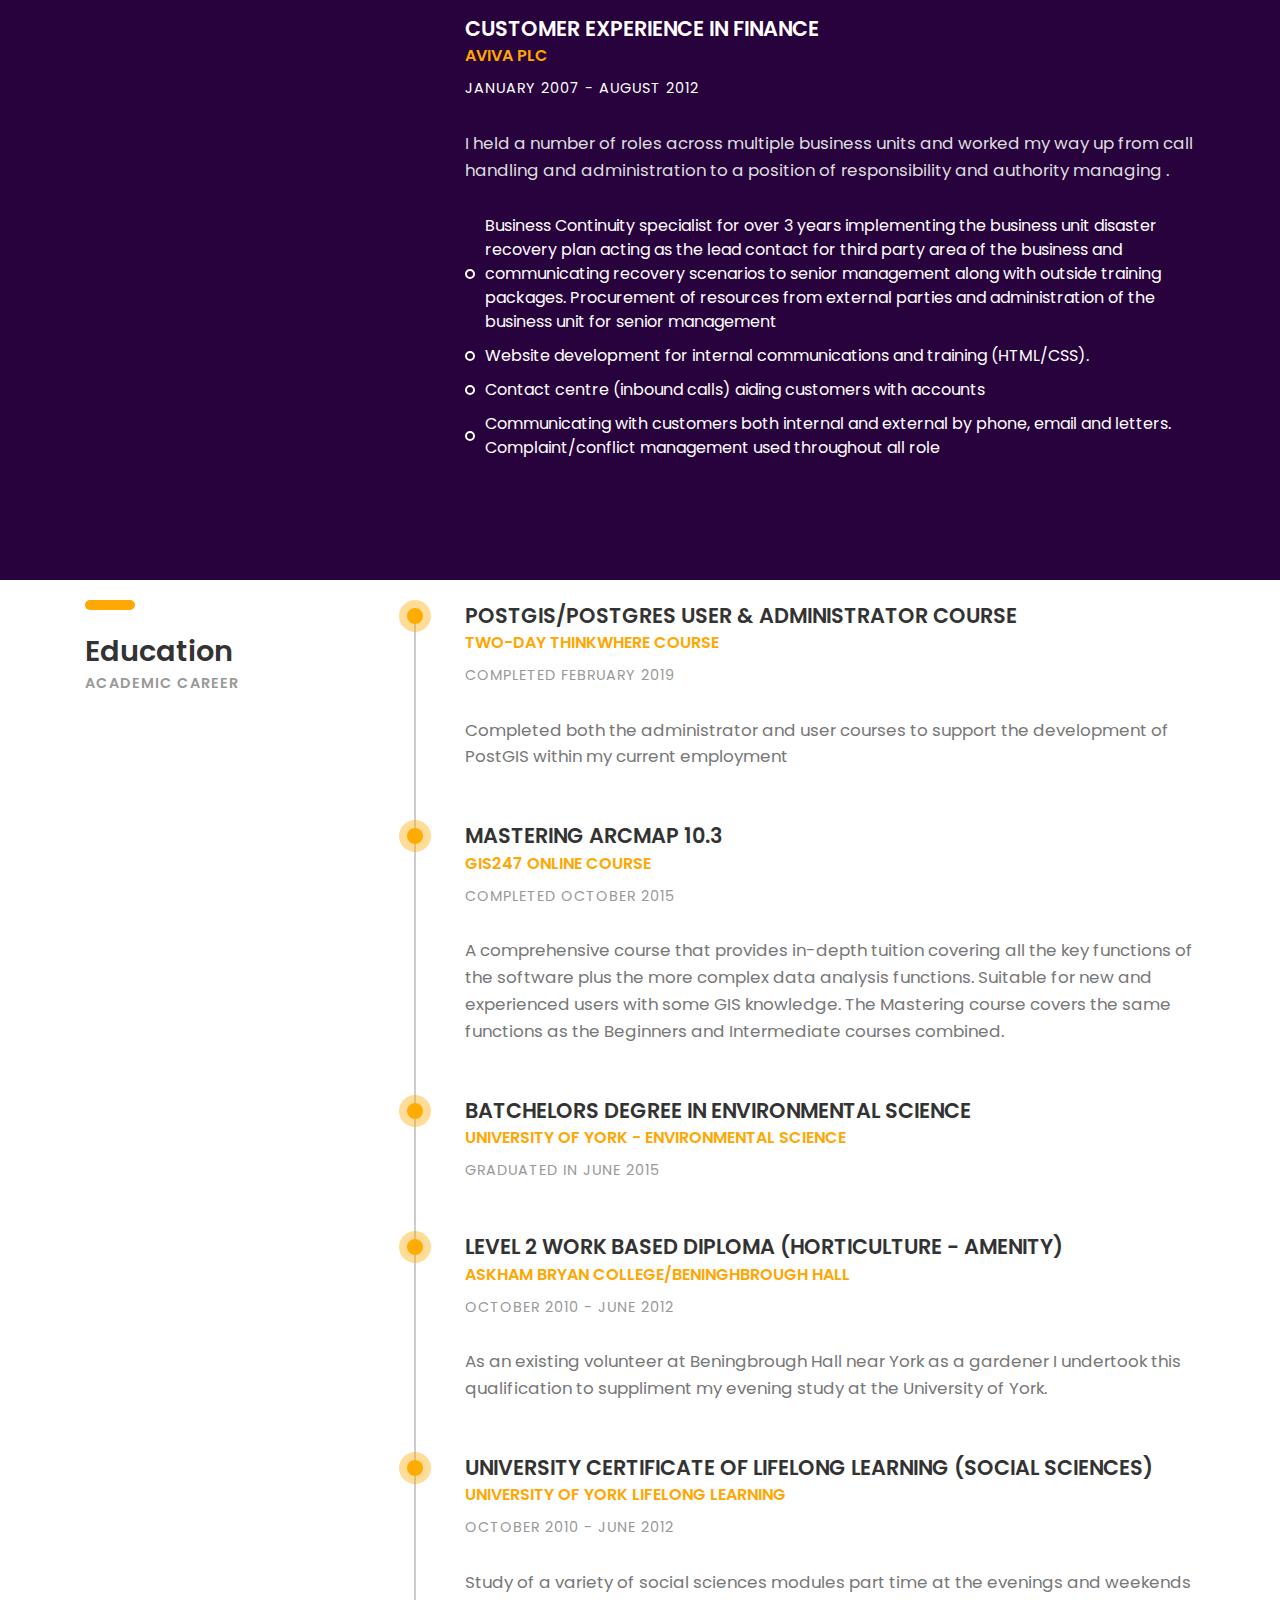
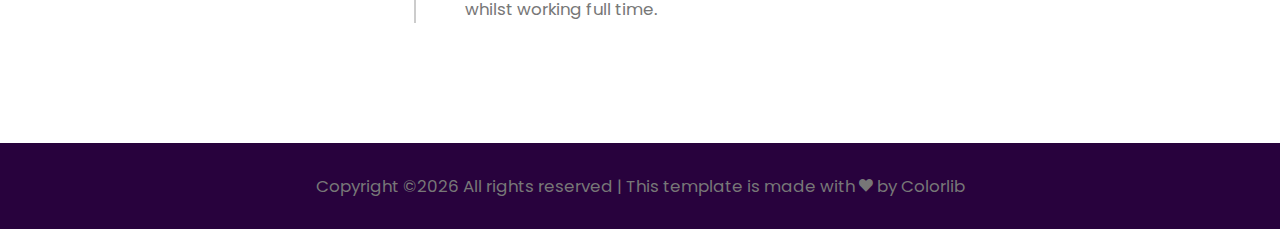
==== commit acc0f576: "Add files via upload" ====
--- a/index.html
+++ b/index.html
@@ -125,16 +125,7 @@
 					<img src="images/ph1hs_polygons.png" alt="Phase 1 Habitat Surveys - Polygons"></a>
 			</div><!-- p-item -->
 			
-		<div class="p-item branding graphic-design">
-				<a href="images/ph1hs_lines.png" data-fluidbox>
-					<img src="images/ph1hs_lines.png" alt="Phase 1 Habitat Surveys - Lines"></a>
-			</div><!-- p-item -->
-			
-		<div class="p-item branding graphic-design">
-				<a href="images/ph1hs_points.png" data-fluidbox>
-					<img src="images/ph1hs_points.png" alt="Phase 1 Habitat Surveys - Points"></a>
-			</div><!-- p-item -->
-			
+		
 			<div class="p-item web-design">
 				<a href="images/Greenspace_GreaterLondon.jpg" data-fluidbox>
 					<img src="images/Greenspace_GreaterLondon.jpg" alt="Greenspaces in Greater London"></a>
@@ -205,7 +196,7 @@
 				</div><!-- col-sm-4 -->
 			</div><!-- row -->
 		
-			<a class="btn btn-bg-purple" href="ph1hs.html" target="_blank">Phase 1 Habitat Survey Styles</a>
+			<a class="btn btn-bg-purple" href="ph1hs.html">Phase 1 Habitat Survey Styles</a>
 
 		</div><!-- container -->
 	</section><!-- btn-section -->
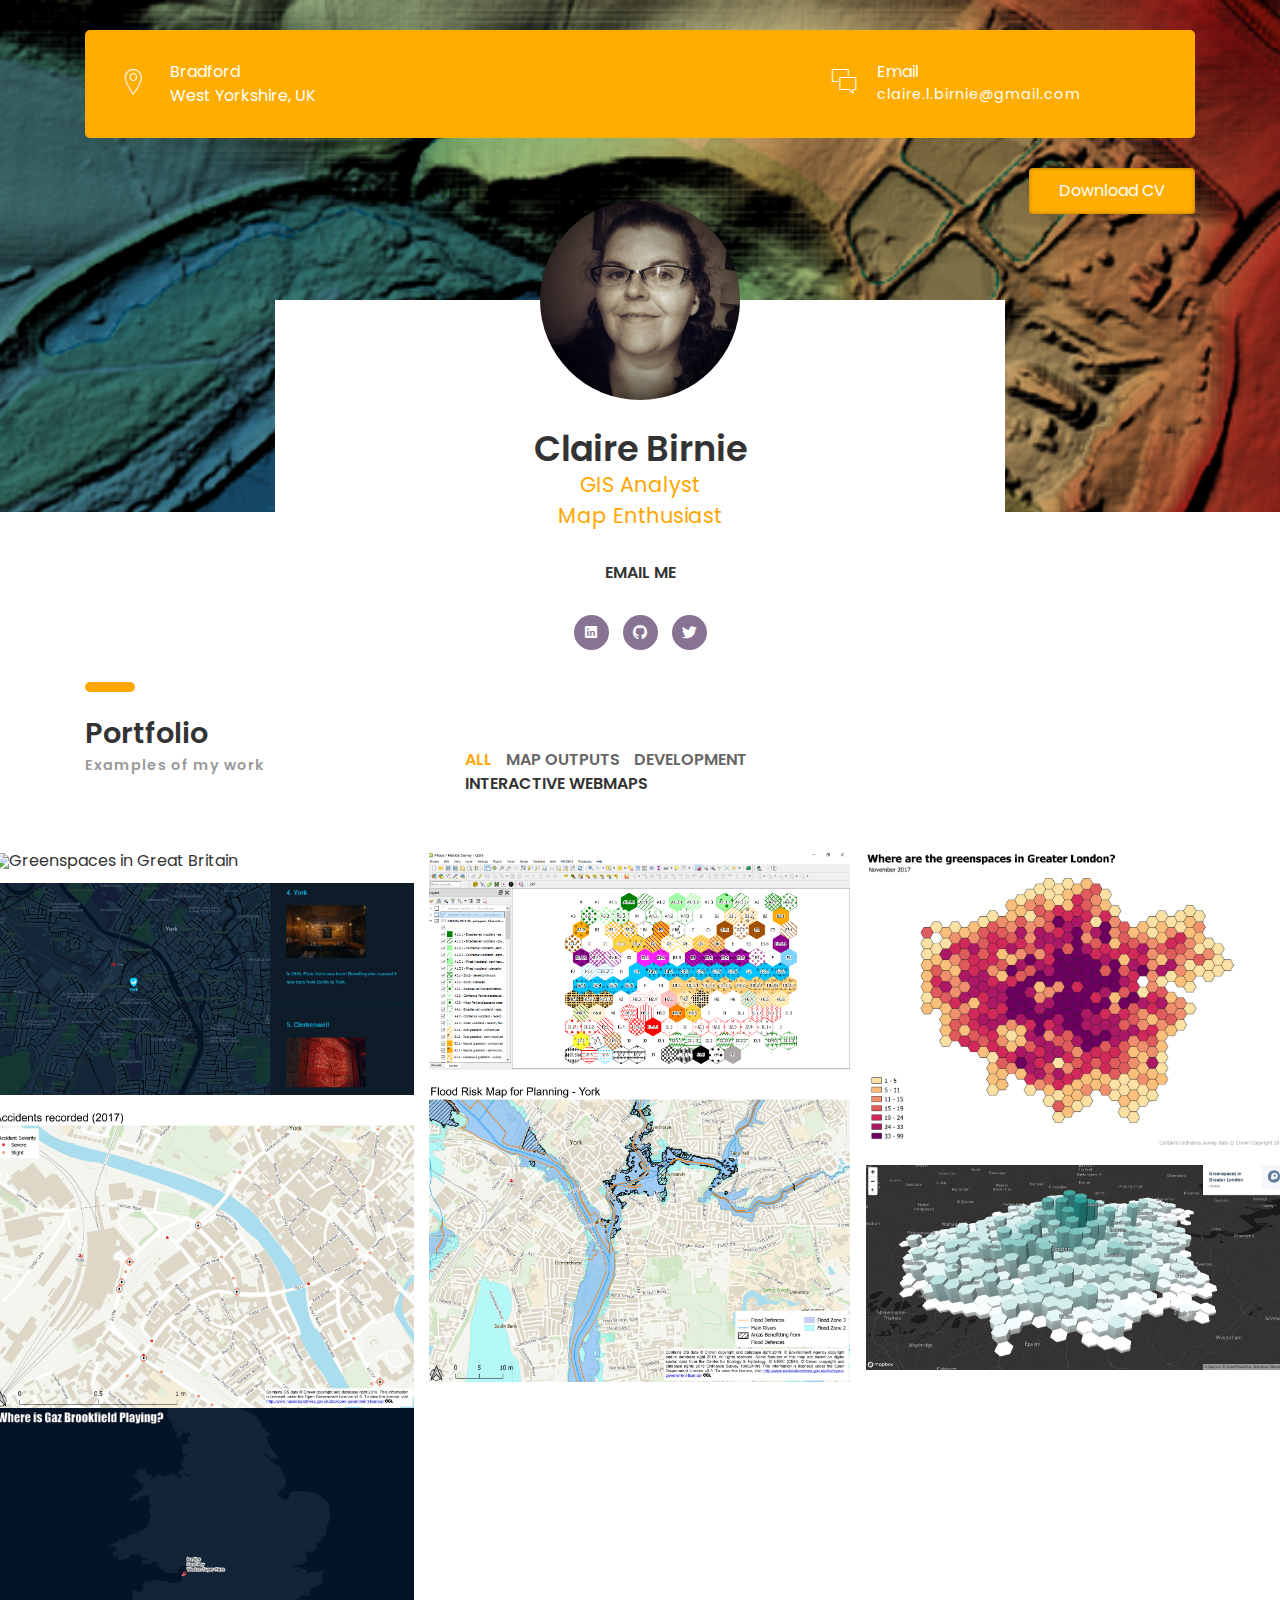
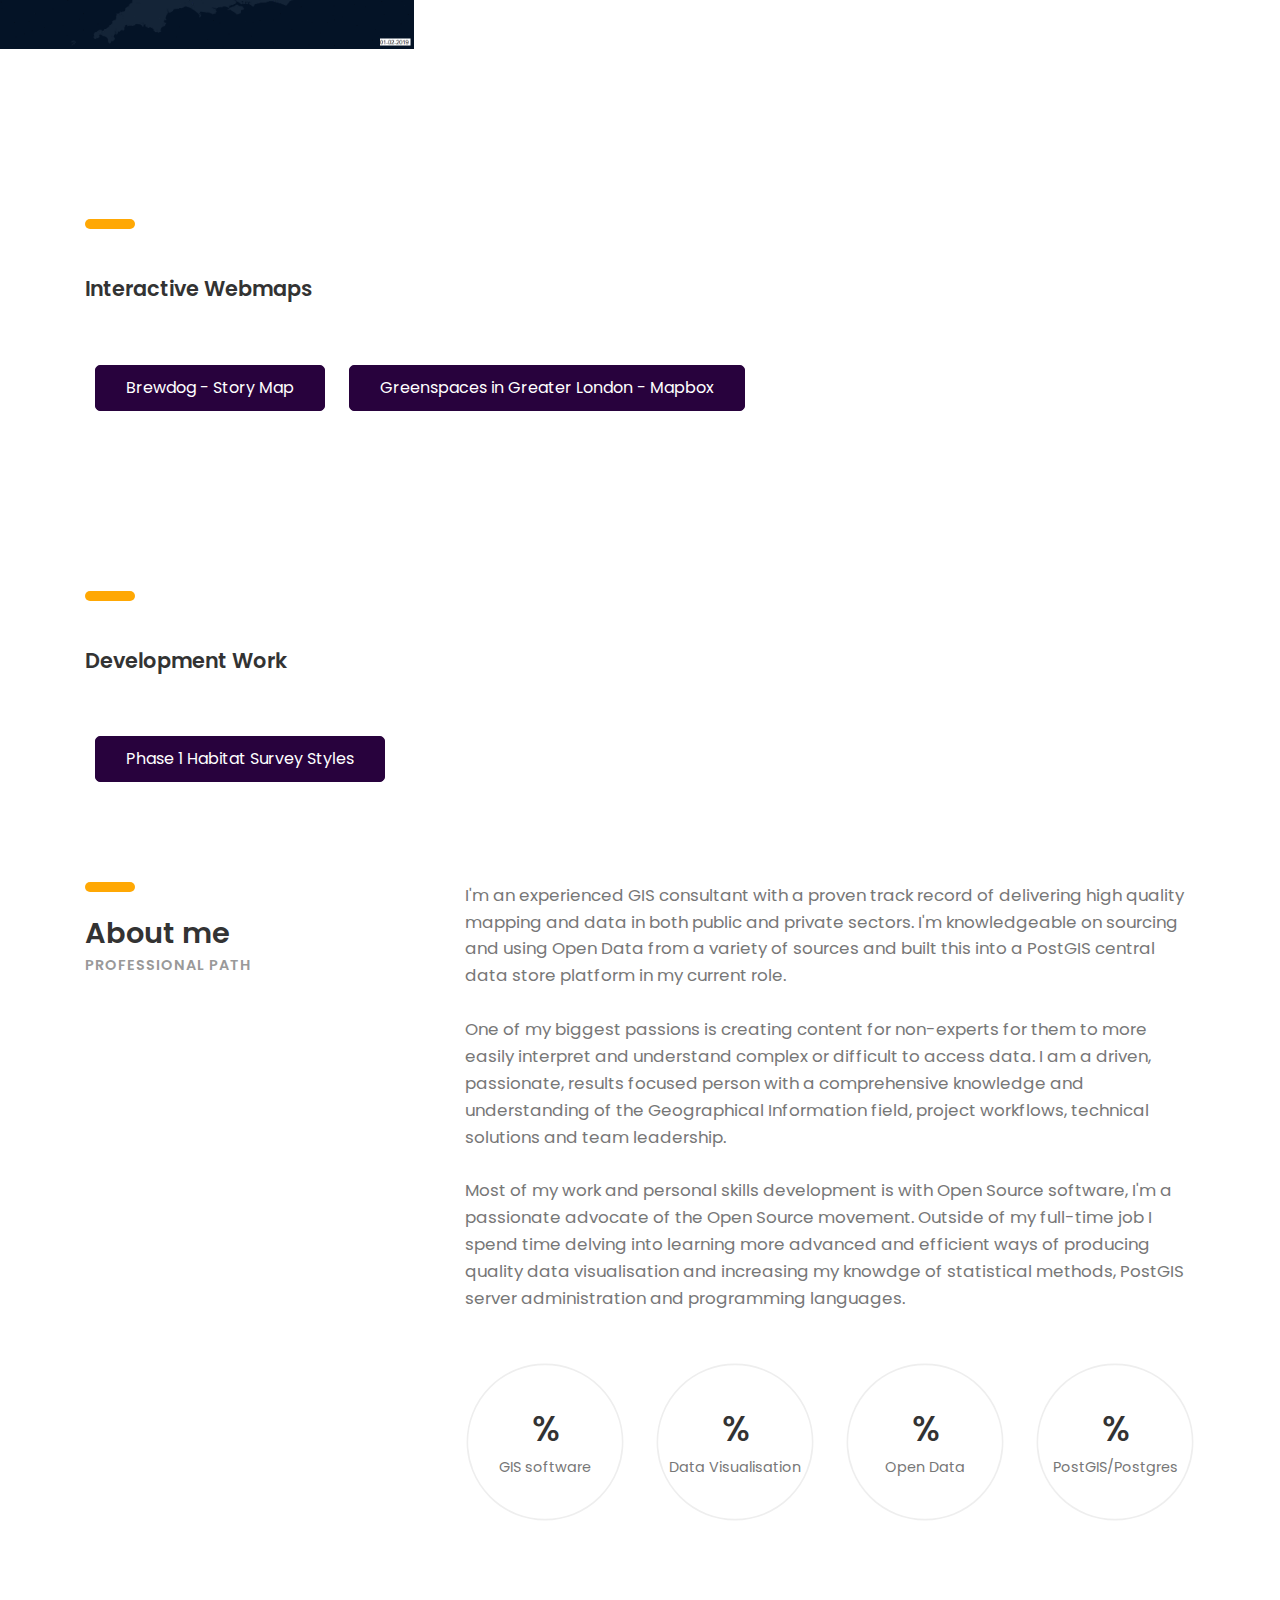
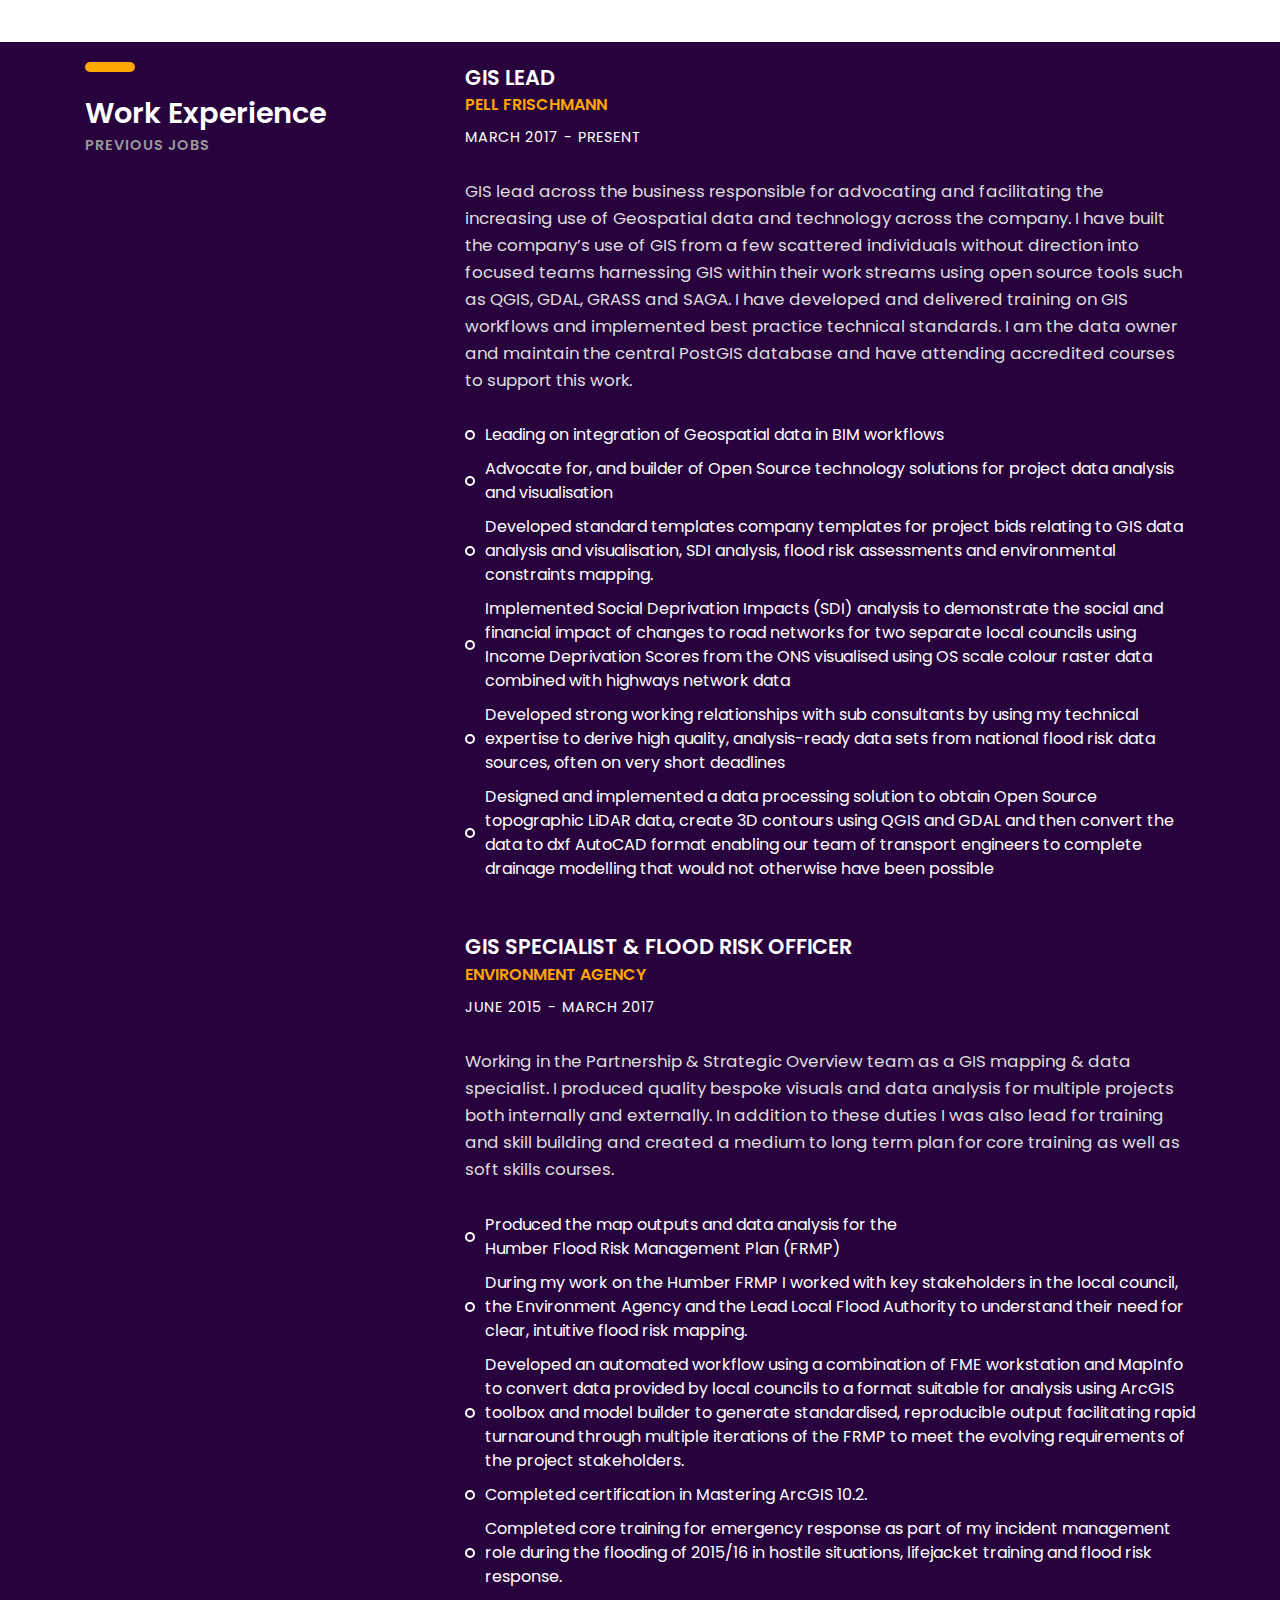
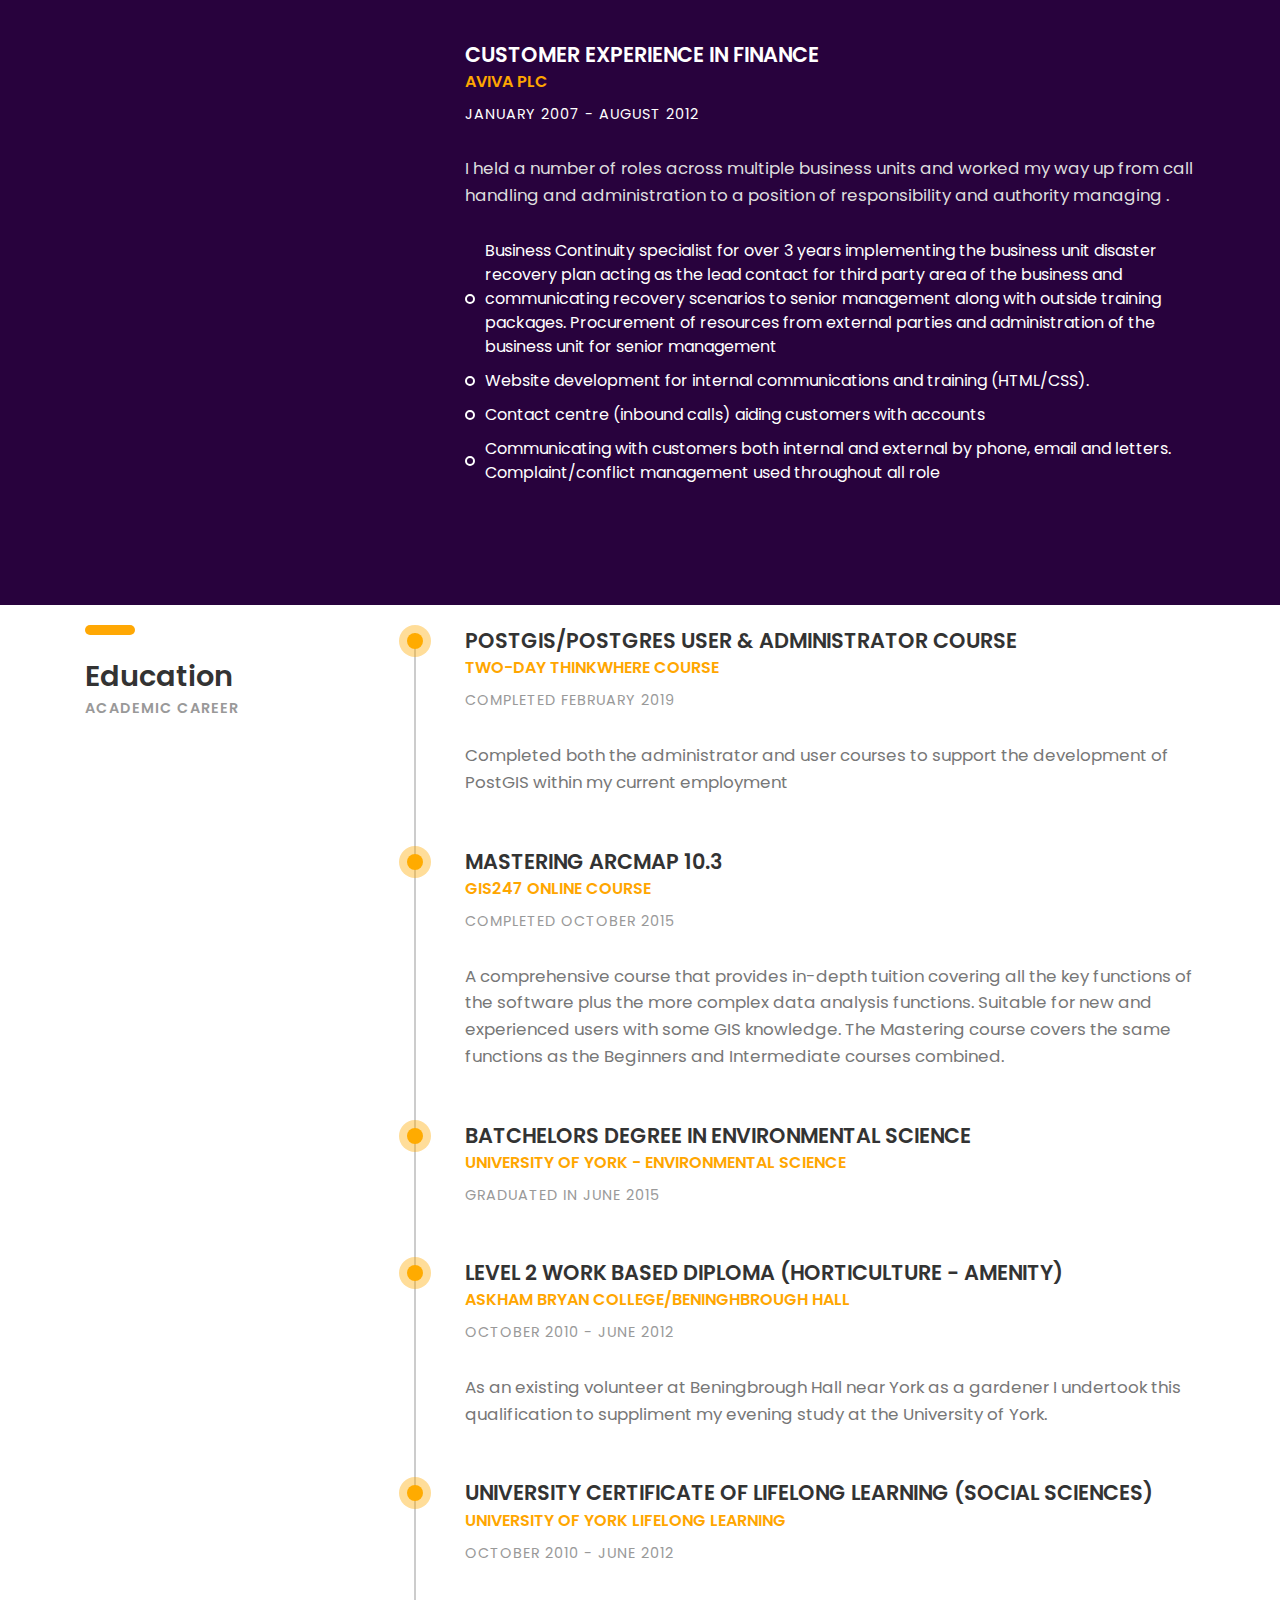
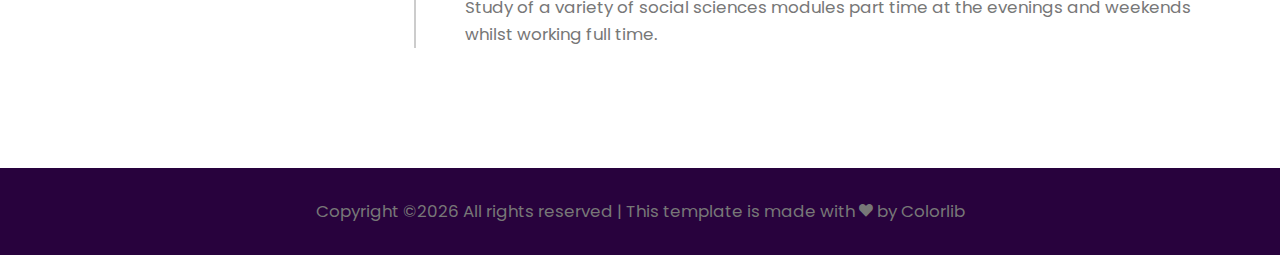
==== commit fc2ecdc6: "Add files via upload" ====
--- a/index.html
+++ b/index.html
@@ -119,13 +119,19 @@
 		</div><!-- container -->
 		
 		<div class="portfolioContainer">
+
+			<div class="p-item web-design">
+				<a href="images/Greenspace_GB.jpg" data-fluidbox>
+					<img src="images/Greenspace_GB.jpg" alt="Greenspaces in Great Britain"></a>
+			</div><!-- p-item --> 
 			
 		<div class="p-item branding graphic-design">
 				<a href="images/ph1hs_polygons.png" data-fluidbox>
 					<img src="images/ph1hs_polygons.png" alt="Phase 1 Habitat Surveys - Polygons"></a>
 			</div><!-- p-item -->
 			
-		
+
+			
 			<div class="p-item web-design">
 				<a href="images/Greenspace_GreaterLondon.jpg" data-fluidbox>
 					<img src="images/Greenspace_GreaterLondon.jpg" alt="Greenspaces in Greater London"></a>
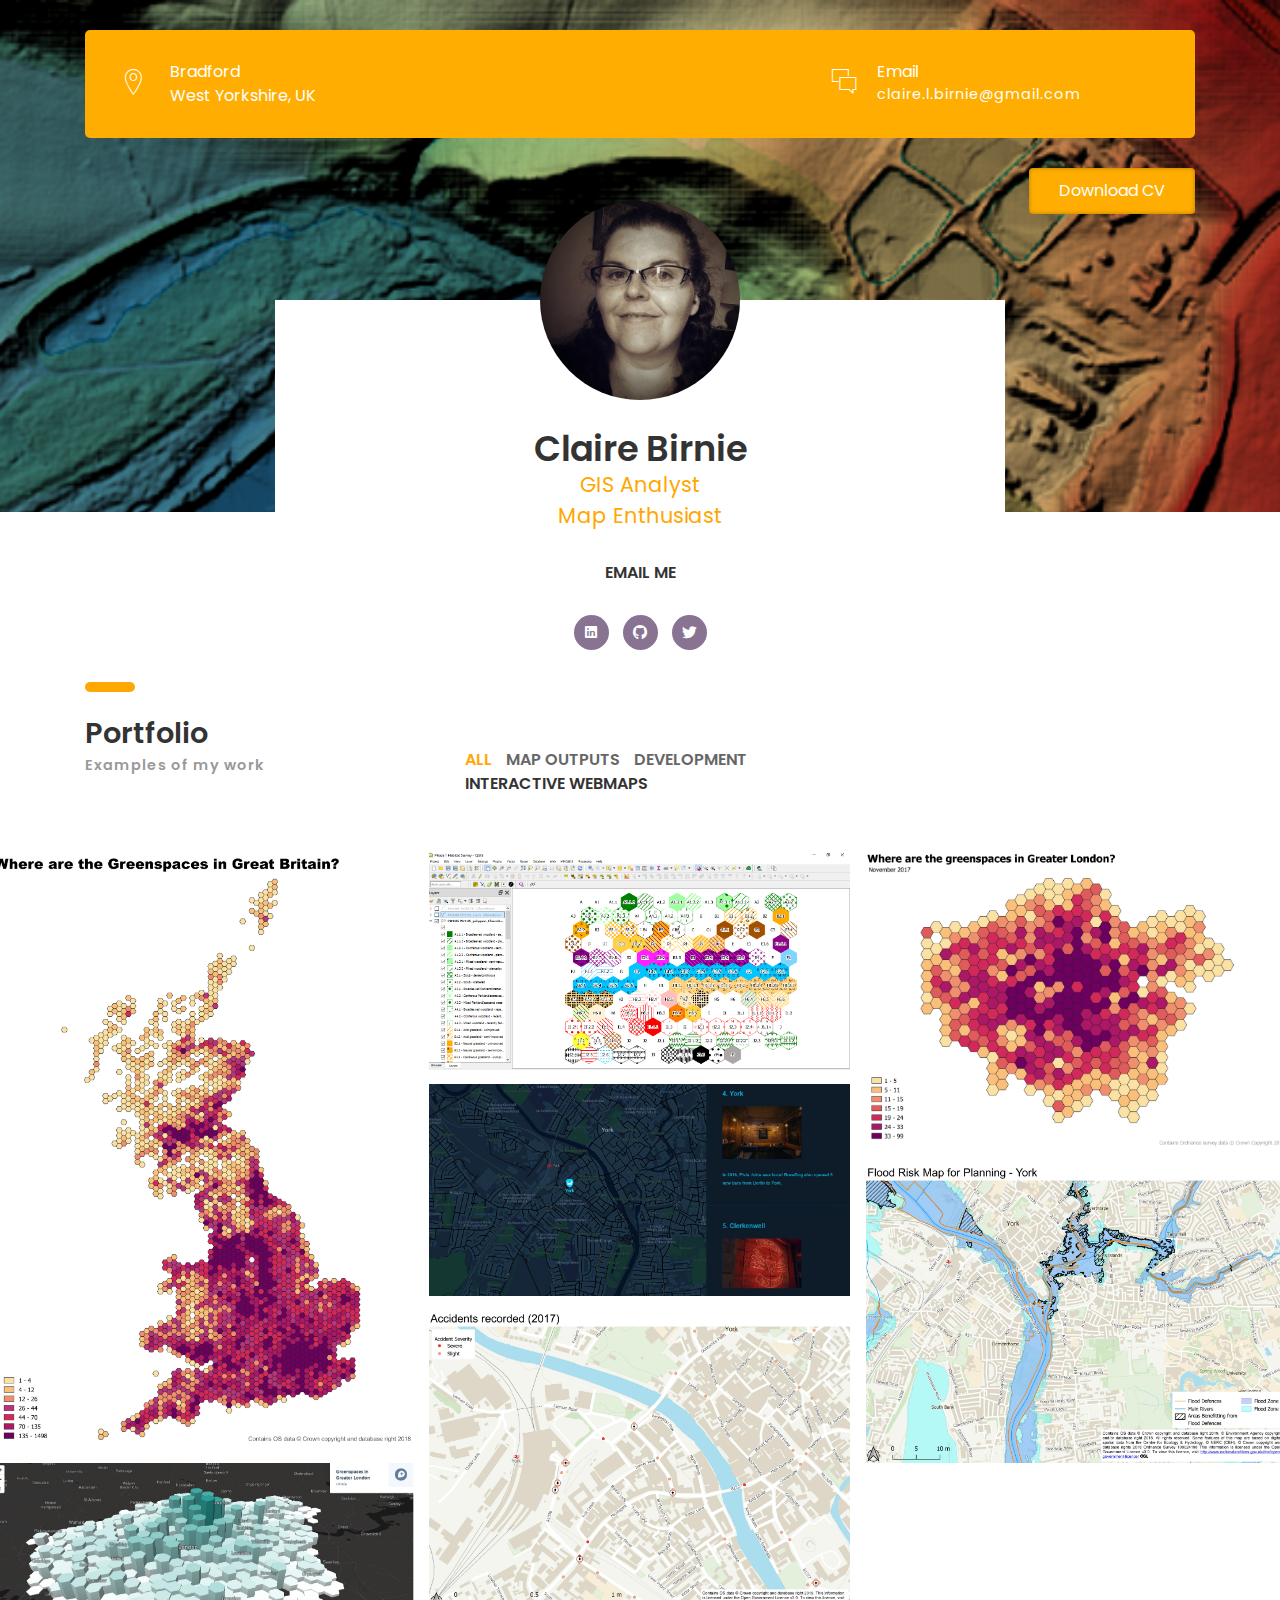
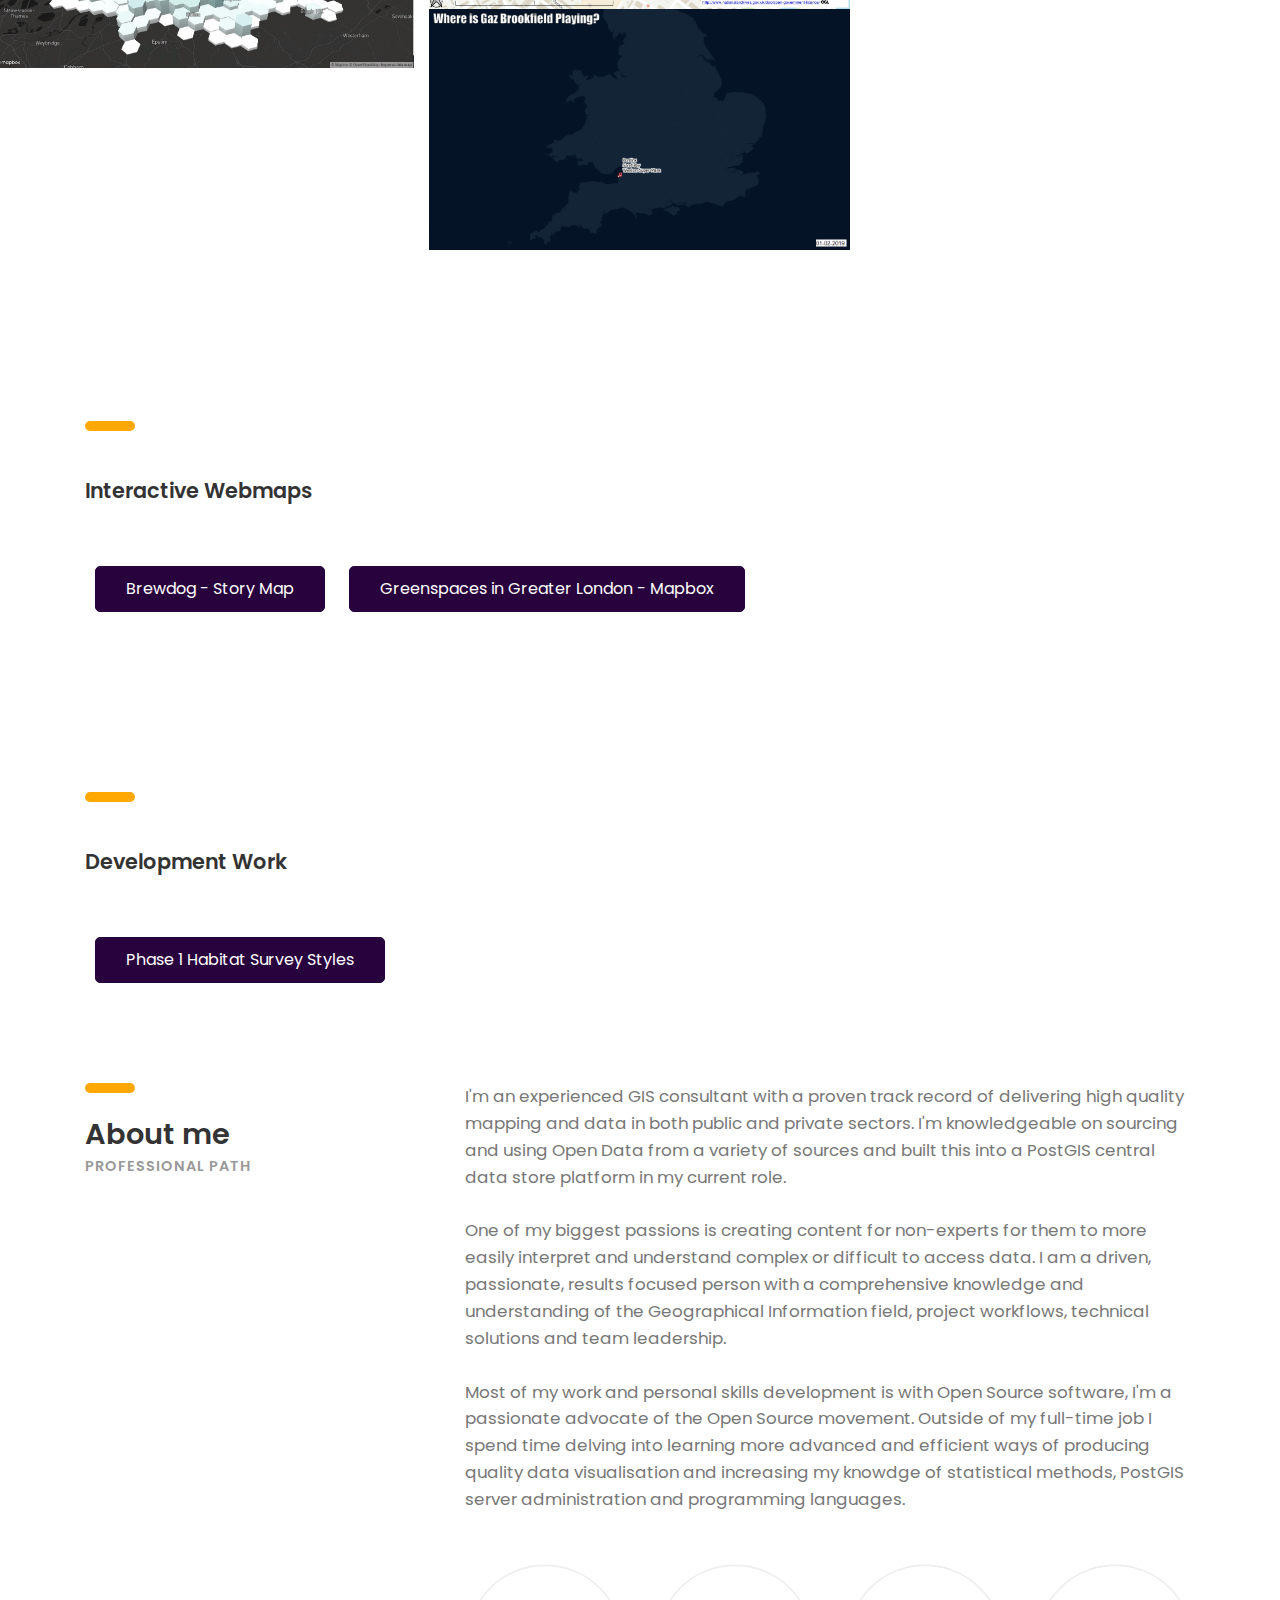
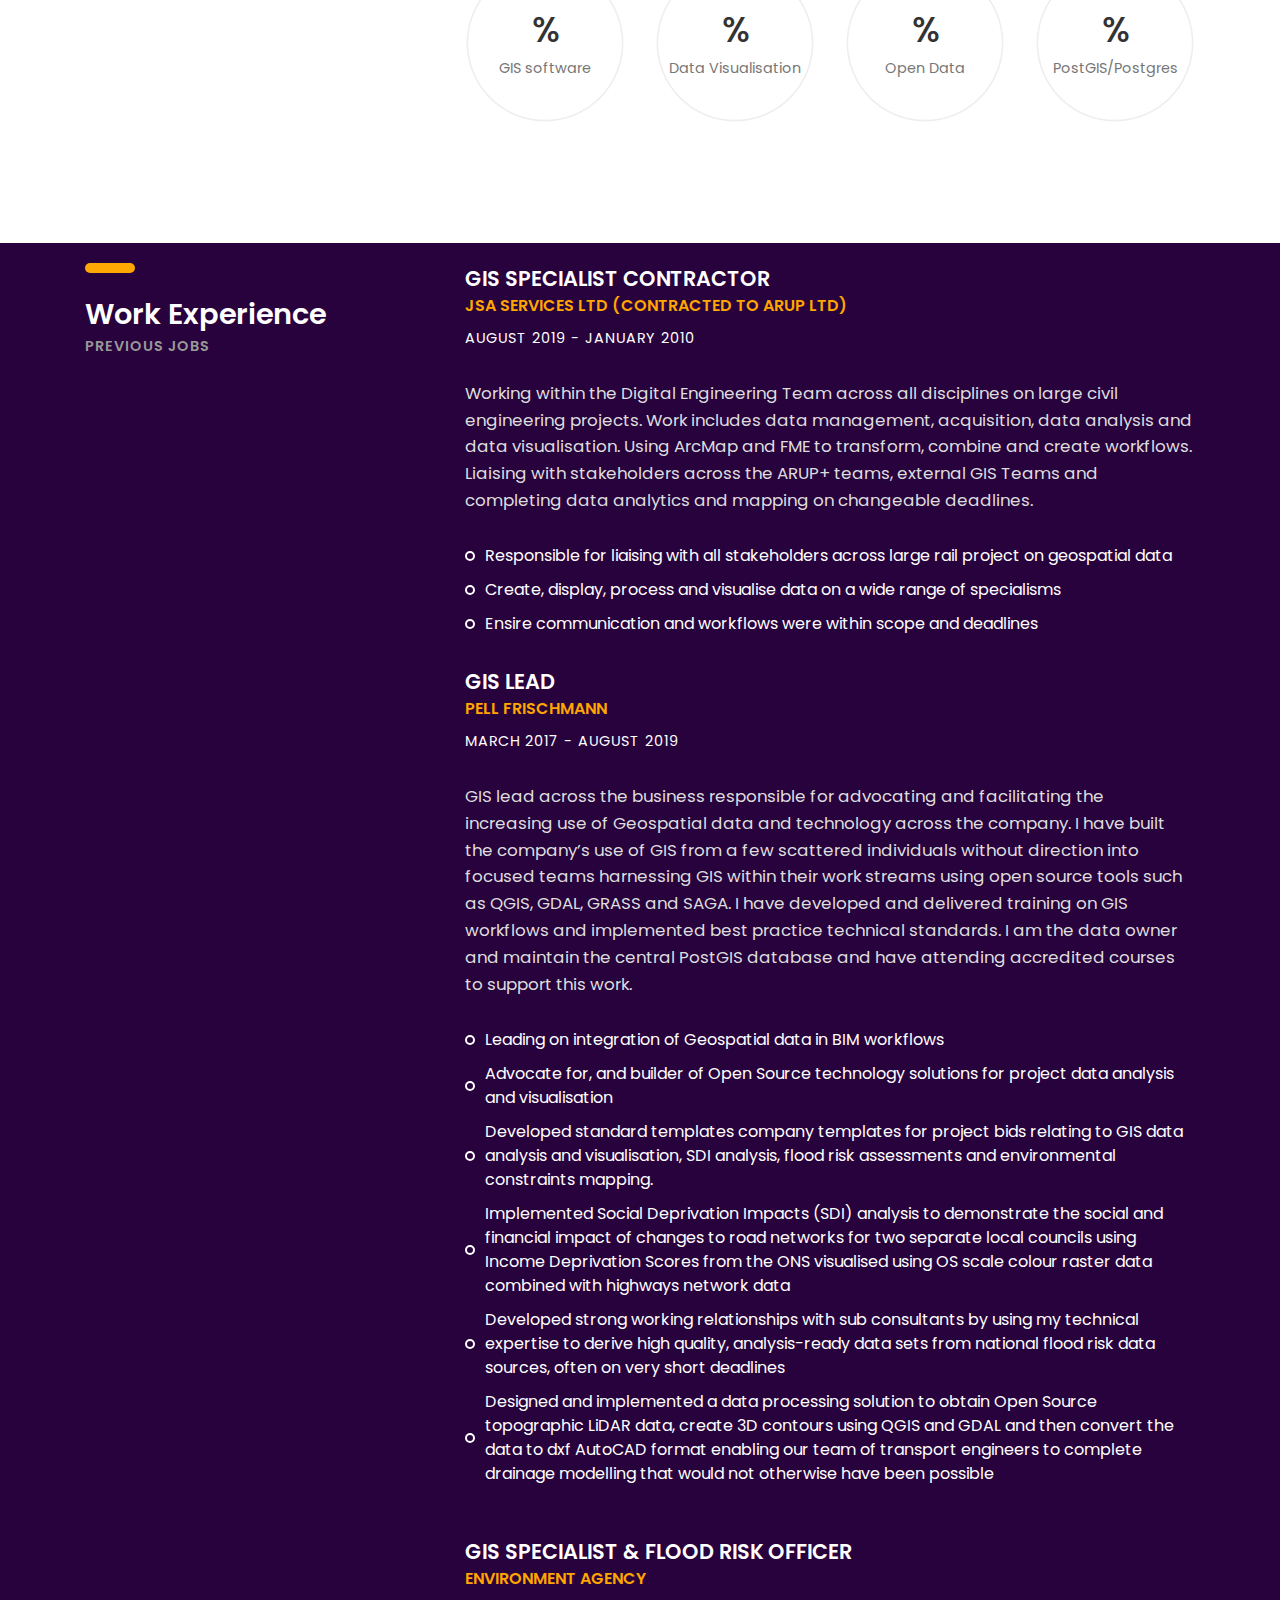
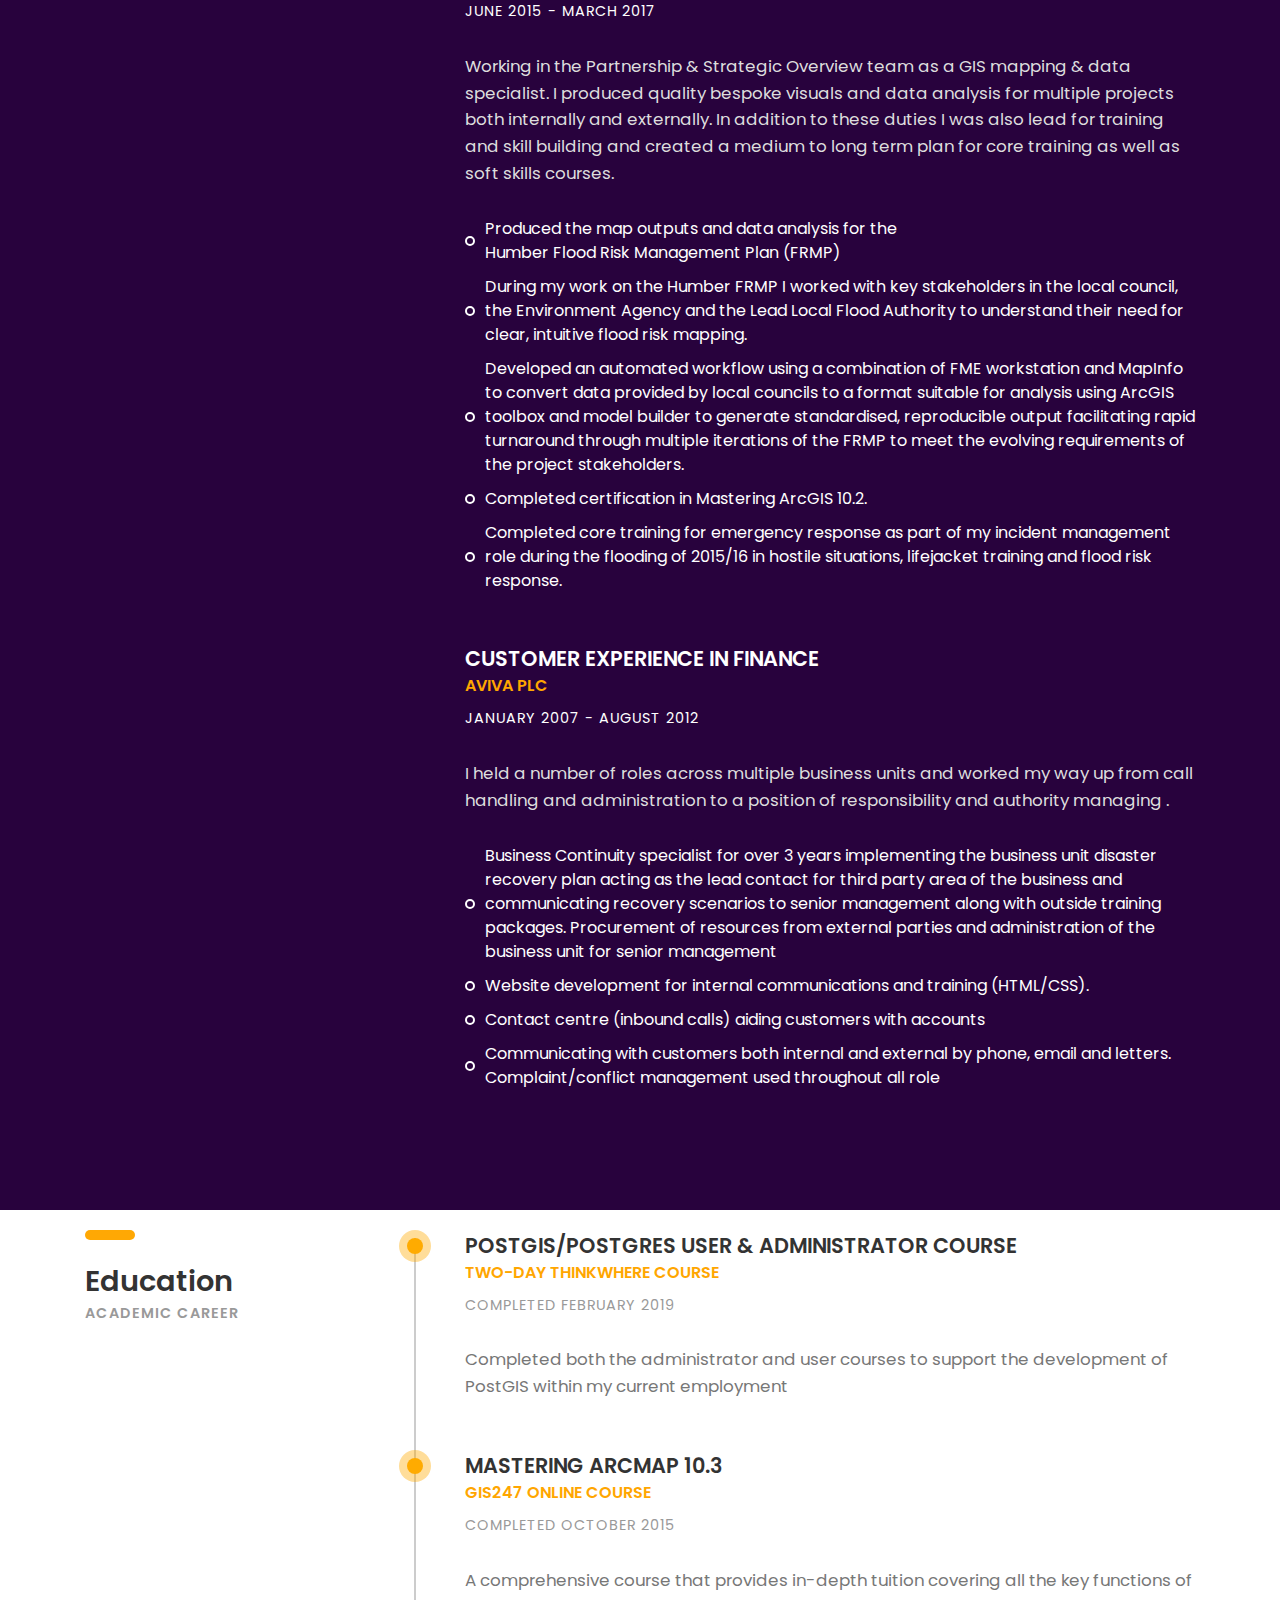
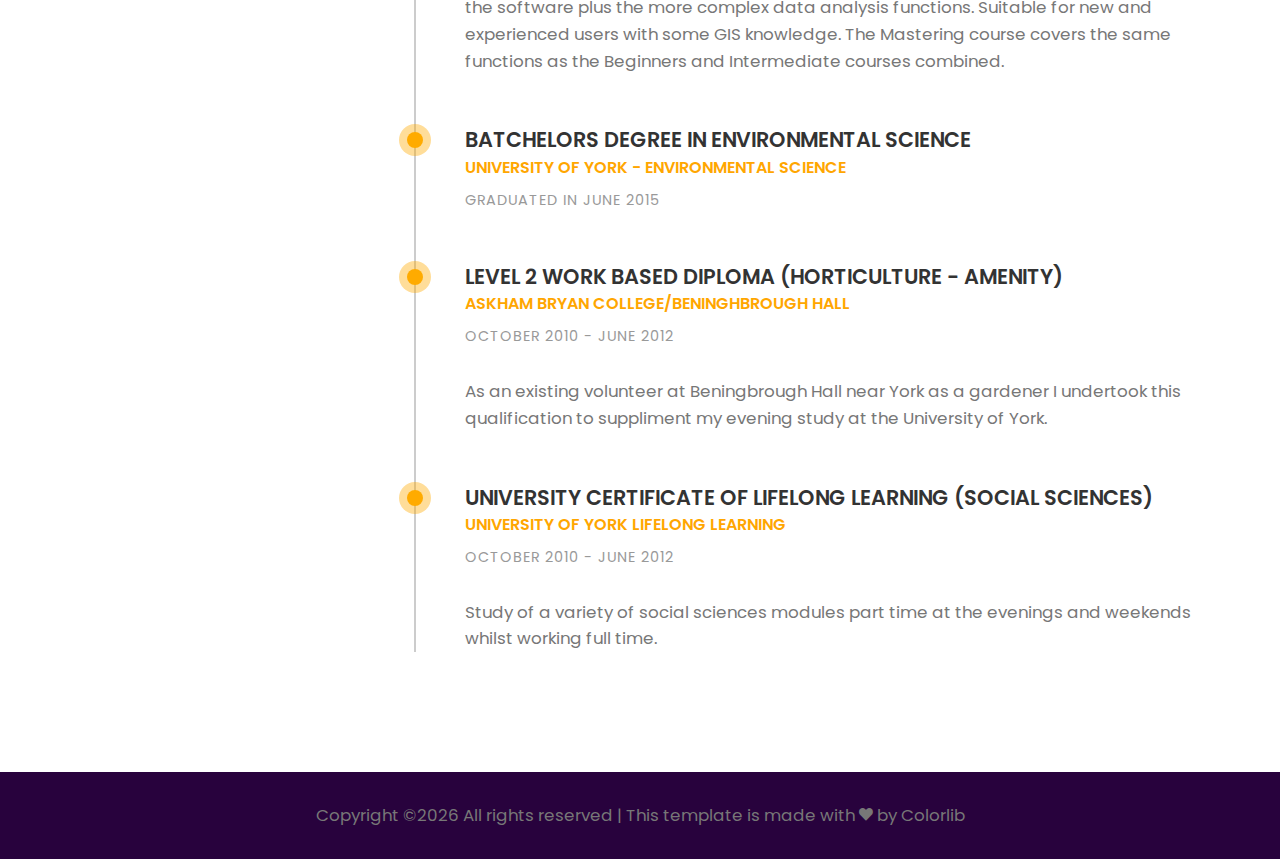
==== commit 1bc81565: "Add files via upload" ====
--- a/index.html
+++ b/index.html
@@ -280,11 +280,28 @@
 					</div>
 				</div><!-- col-sm-4 -->
 				<div class="col-sm-8">
+						<div class="experience margin-b-50">
+						<h4><b>GIS SPECIALIST CONTRACTOR</b></h4>
+						<h5 class="font-yellow"><b>JSA SERVICES LTD (CONTRACTED TO ARUP LTD)</b></h5>
+						<h6 class="margin-t-10">AUGUST 2019 - JANUARY 2010</h6>
+						<p class="font-semi-white margin-tb-30">Working within the Digital Engineering Team across all disciplines on large civil engineering projects. 
+						Work includes data management, acquisition, data analysis and data visualisation. Using ArcMap and FME to transform, combine and create workflows.
+						Liaising with stakeholders across the ARUP+ teams, external GIS Teams and completing data analytics and mapping on changeable deadlines. </p>
+						<ul class="list margin-b-30">
+							<li>Responsible for liaising with all stakeholders across large rail project on geospatial data</li>
+							<li>Create, display, process and visualise data on a wide range of specialisms</li>
+							<li>Ensire communication and workflows were within scope and deadlines</li>
+														
+							<!--<li>XXXXX</li>
+							<li>XXXXX</li>
+							<li>XXXXX</li>
+							<li>XXXXX</li> -->
+						</ul>
 				
 					<div class="experience margin-b-50">
 						<h4><b>GIS LEAD</b></h4>
 						<h5 class="font-yellow"><b>PELL FRISCHMANN</b></h5>
-						<h6 class="margin-t-10">MARCH 2017 - PRESENT</h6>
+						<h6 class="margin-t-10">MARCH 2017 - AUGUST 2019</h6>
 						<p class="font-semi-white margin-tb-30">GIS lead across the business responsible for advocating 
 						and facilitating the increasing use of Geospatial data and technology across the company.  
 						I have built the company’s use of GIS from a few scattered individuals without direction into focused teams 
